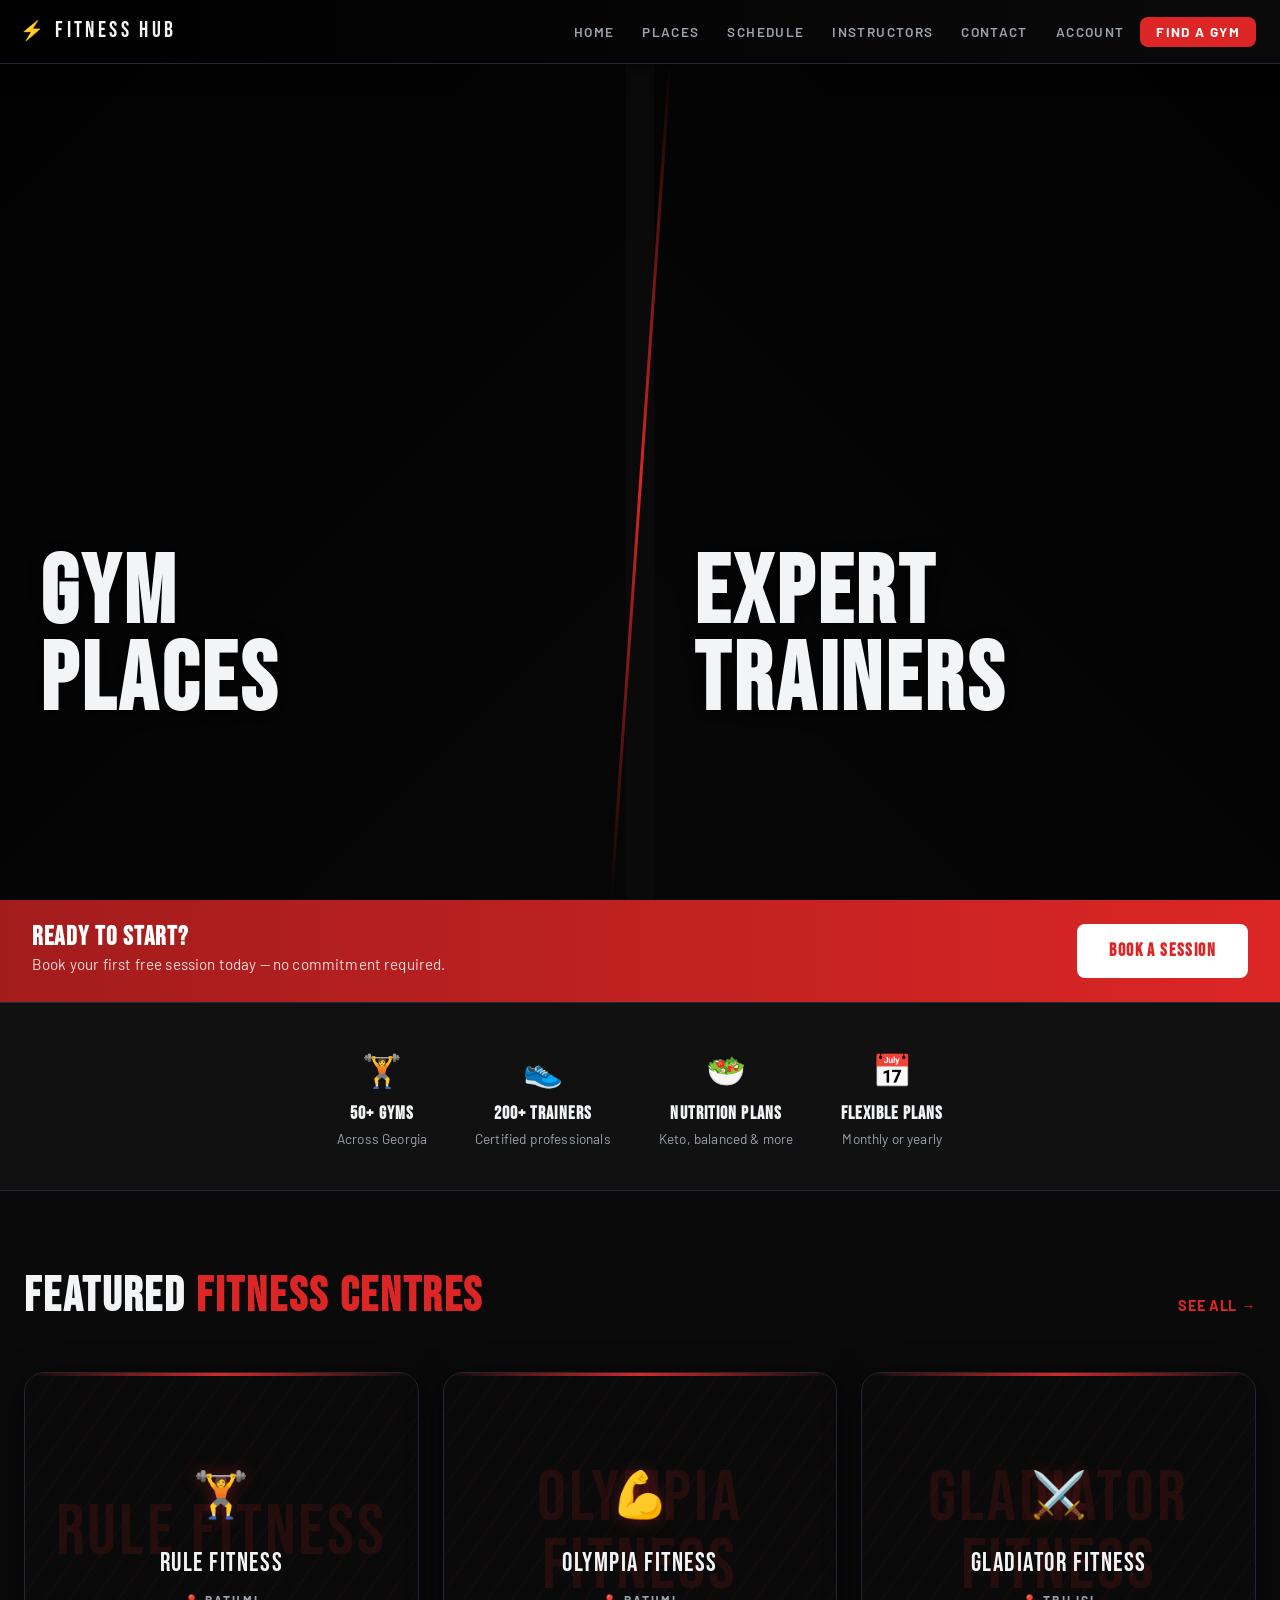
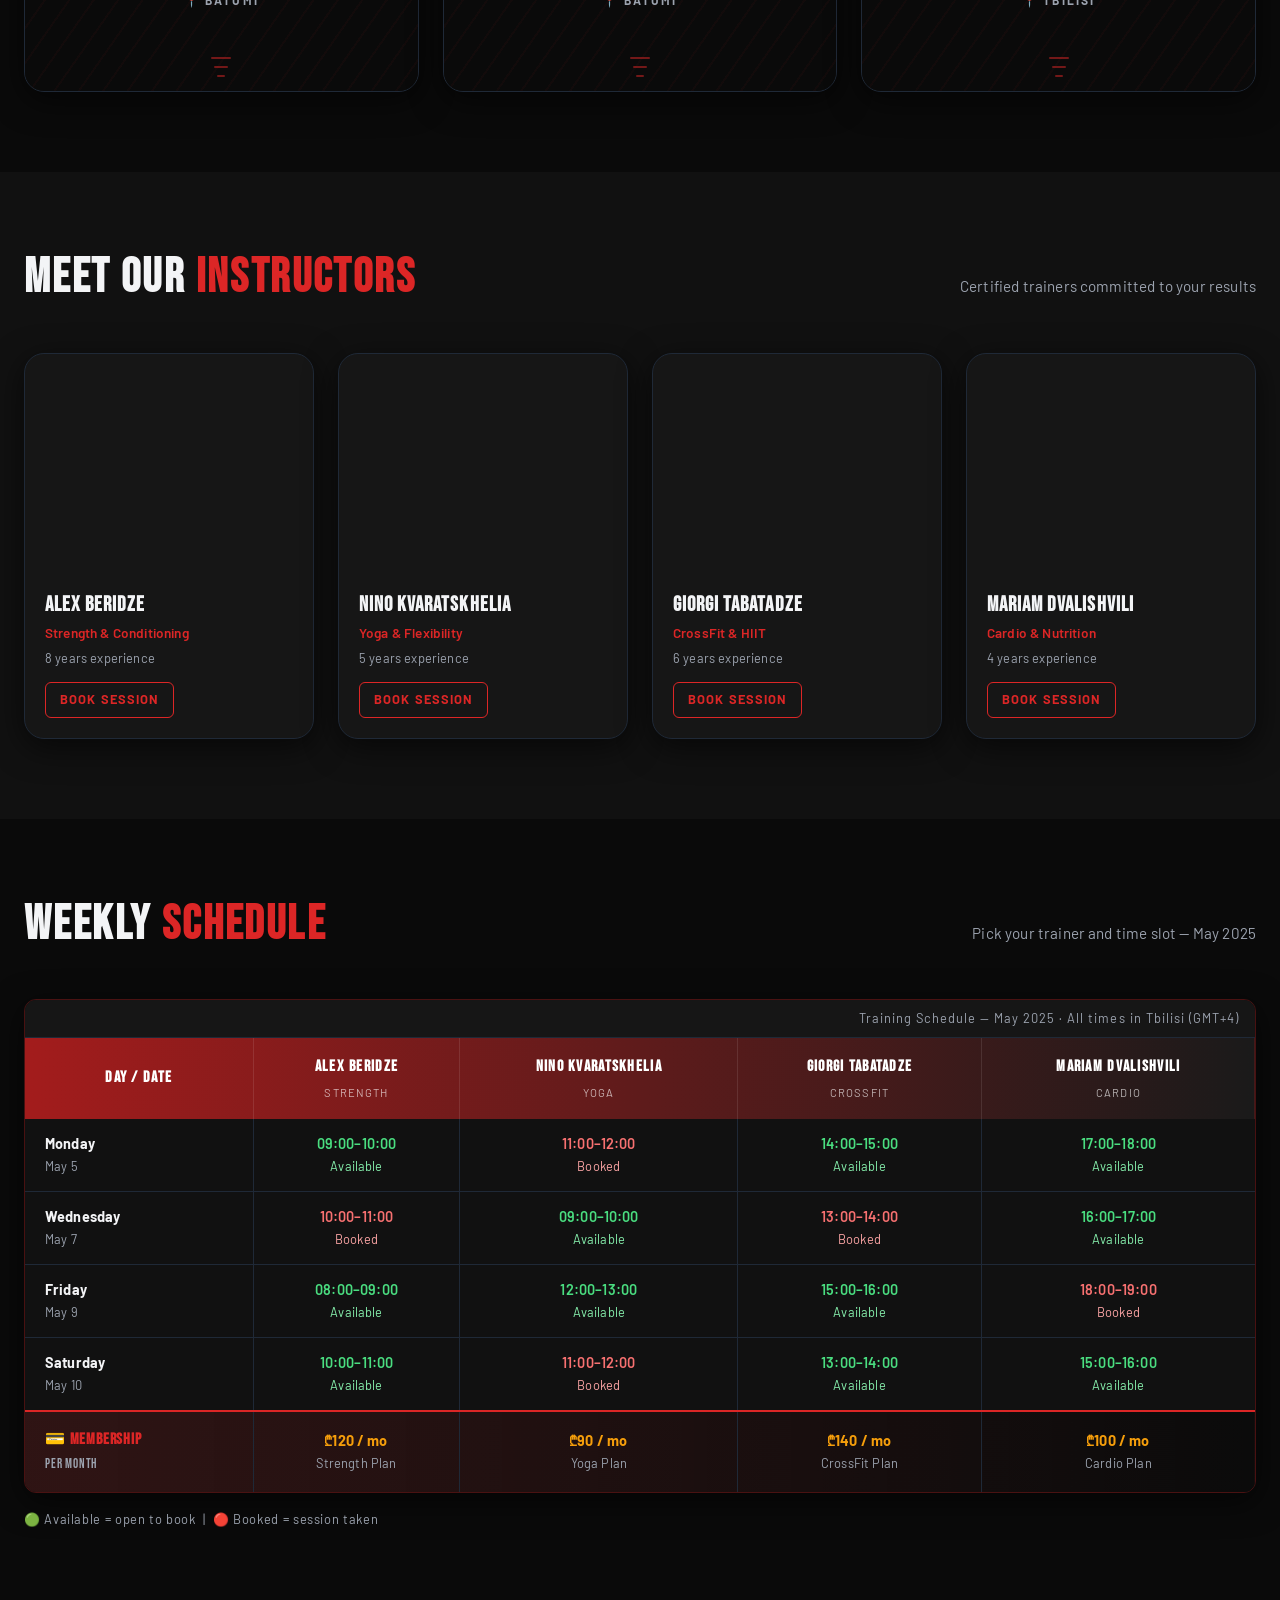
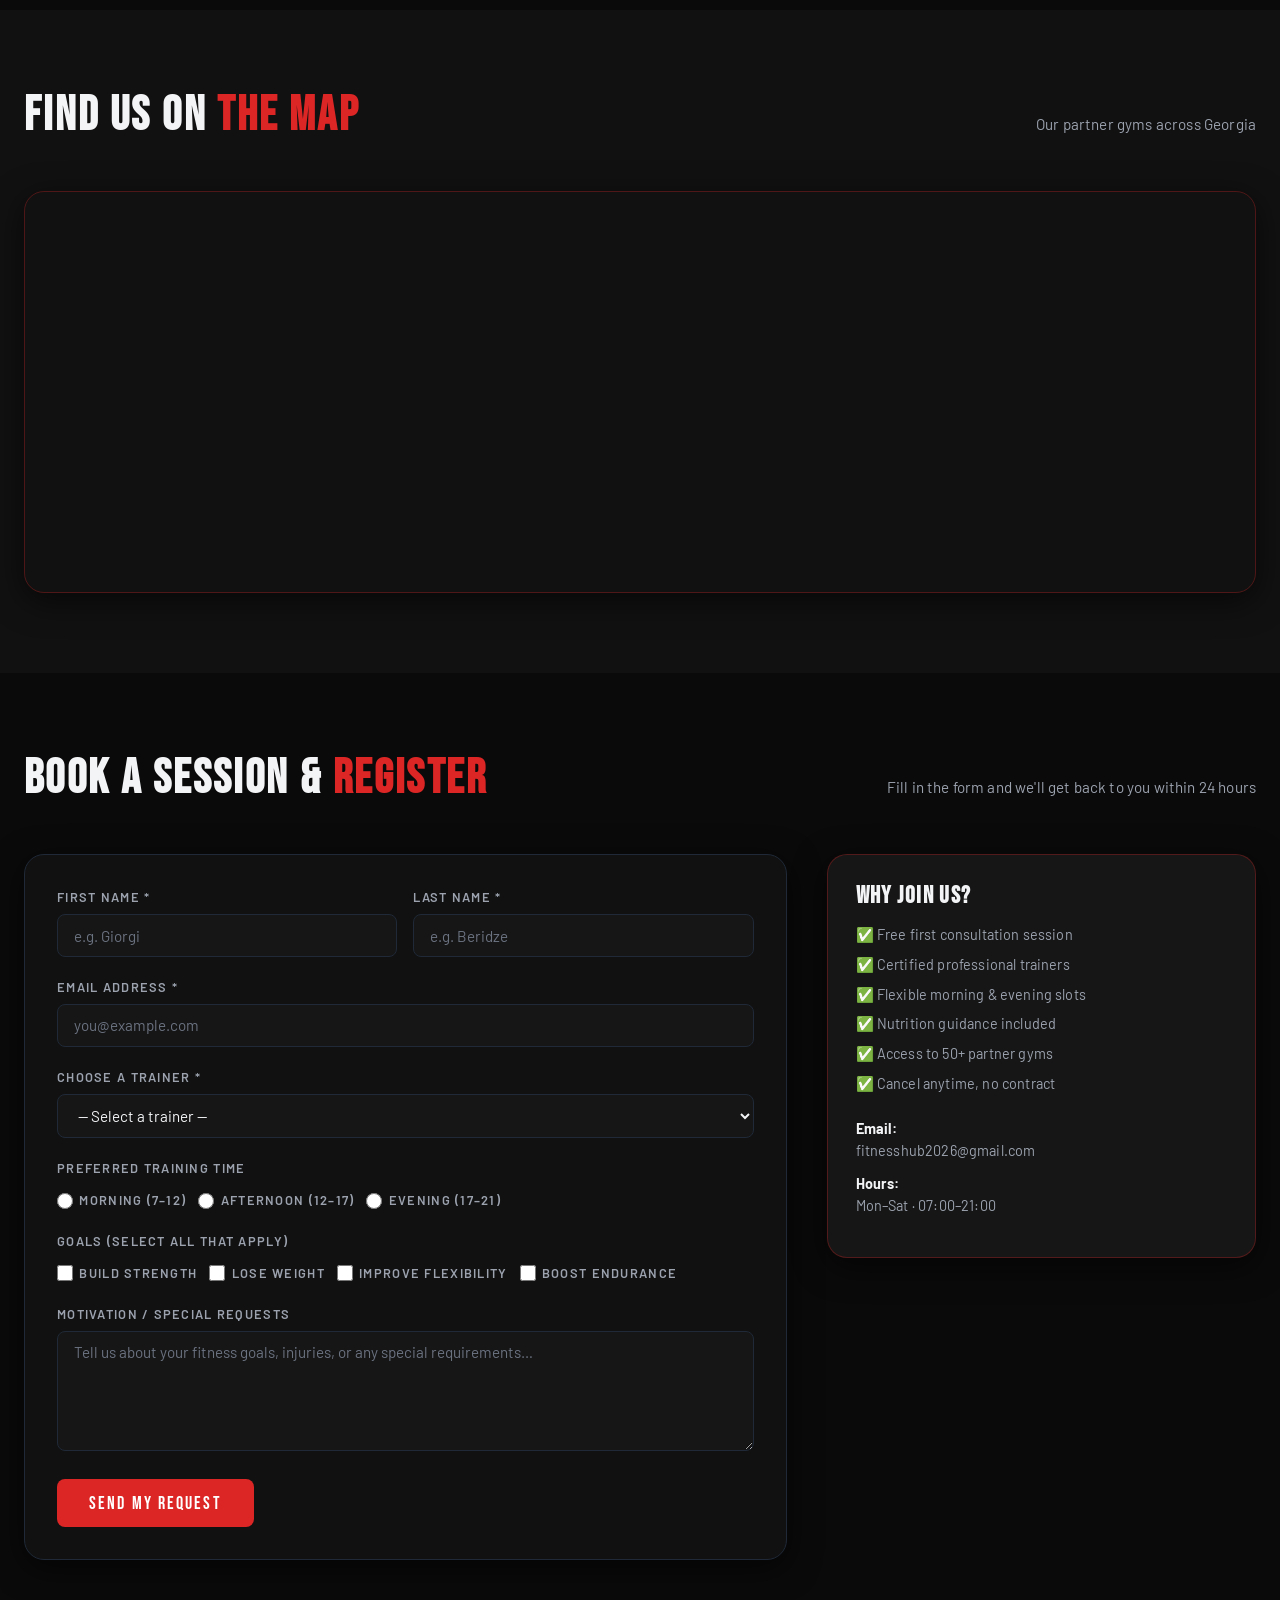
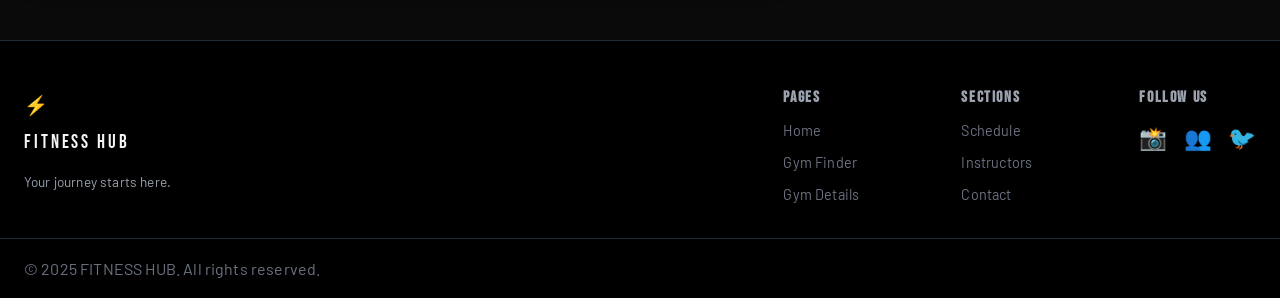
==== FitHub/index.html @ e9c4c748 "Updated Version - FitHub FOLDER ADDED + LOCATIONS ADDED + LOCATIONS FIXED" ====
<!DOCTYPE html>
<html lang="en">
<head>
  <meta charset="UTF-8" />
  <meta name="viewport" content="width=device-width, initial-scale=1.0"/>
  <title>FITNESS HUB — Start Training Now</title>
  <link rel="preconnect" href="https://fonts.googleapis.com" />
  <link rel="preconnect" href="https://fonts.gstatic.com" crossorigin />
  <link href="https://fonts.googleapis.com/css2?family=Bebas+Neue&family=Barlow:ital,wght@0,300;0,400;0,600;0,700;1,400&display=swap" rel="stylesheet"/>
  <link rel="stylesheet" href="style.css" />
</head>
<body>

  <!-- ===================== HEADER / NAV ===================== -->
  <header>
    <nav class="nav-container">
      <a href="index.html" class="nav-logo">
        <span class="logo-icon">⚡</span>
        FITNESS HUB
      </a>
      <ul class="nav-links">
        <li><a href="#hero" class="nav-link">Home</a></li>
        <li><a href="gyms.html" class="nav-link">Places</a></li>
        <li><a href="#schedule" class="nav-link">Schedule</a></li>
        <li><a href="#instructors-section" class="nav-link">Instructors</a></li>
        <li><a href="#contact" class="nav-link">Contact</a></li>
        <li><a href="account.html" class="nav-link">Account</a></li>
        <li><a href="gym-place.html" class="nav-link nav-cta">Find a Gym</a></li>
      </ul>
      <!-- Mobile hamburger (CSS only toggle trick) -->
      <label class="hamburger" for="mobile-toggle">
        <span></span><span></span><span></span>
      </label>
      <input type="checkbox" id="mobile-toggle" class="mobile-toggle-input" />
      <ul class="mobile-menu">
        <li><a href="#hero">Home</a></li>
        <li><a href="gyms.html">Places</a></li>
        <li><a href="#schedule">Schedule</a></li>
        <li><a href="#instructors-section">Instructors</a></li>
        <li><a href="#contact">Contact</a></li>
        <li><a href="gym-place.html">Find a Gym</a></li>
      </ul>
    </nav>
  </header>

  <main>

    <!-- ===================== SPLIT CURTAIN HERO ===================== -->
    <section id="hero" class="hero-split">

      <!-- LEFT PANEL — GYM PLACES -->
      <div class="hero-panel panel-left">
        <div class="panel-bg panel-bg-left"></div>
        <div class="panel-overlay overlay-left"></div>
        <div class="panel-content">
          <span class="panel-tag">Explore</span>
          <h2 class="panel-heading">GYM<br>PLACES</h2>
          <p class="panel-sub">Find the best fitness centres near you — rated, reviewed and ready.</p>
          <a href="gyms.html" class="panel-btn">Browse Gyms →</a>
        </div>
      </div>

      <!-- DIVIDER — flex child so it moves with the panels -->
      <div class="curtain-divider" aria-hidden="true">
        <div class="divider-line"></div>
      </div>

      <!-- RIGHT PANEL — INSTRUCTORS -->
      <div class="hero-panel panel-right">
        <div class="panel-bg panel-bg-right"></div>
        <div class="panel-overlay overlay-right"></div>
        <div class="panel-content">
          <span class="panel-tag">Meet</span>
          <h2 class="panel-heading">EXPERT<br>TRAINERS</h2>
          <p class="panel-sub">Connect with certified personal trainers who push you further.</p>
          <a href="#instructors-section" class="panel-btn">Meet Trainers →</a>
        </div>
      </div>

    </section>

    <!-- ===================== BOOK A SESSION BANNER ===================== -->
    <section class="book-banner">
      <div class="book-banner-inner">
        <div class="book-banner-text">
          <h3>Ready to Start?</h3>
          <p>Book your first free session today — no commitment required.</p>
        </div>
        <a href="#contact" class="book-banner-btn">Book a Session</a>
      </div>
    </section>

    <!-- ===================== FEATURES STRIP ===================== -->
    <section class="features-strip">
      <div class="feature-item">
        <span class="feature-icon">🏋️</span>
        <h4>50+ Gyms</h4>
        <p>Across Georgia</p>
      </div>
      <div class="feature-item">
        <span class="feature-icon">👟</span>
        <h4>200+ Trainers</h4>
        <p>Certified professionals</p>
      </div>
      <div class="feature-item">
        <span class="feature-icon">🥗</span>
        <h4>Nutrition Plans</h4>
        <p>Keto, balanced &amp; more</p>
      </div>
      <div class="feature-item">
        <span class="feature-icon">📅</span>
        <h4>Flexible Plans</h4>
        <p>Monthly or yearly</p>
      </div>
    </section>

    <!-- ===================== FEATURED GYM PLACES ===================== -->
    <section id="places-section" class="section-container">
      <div class="section-header">
        <h2 class="section-title">Featured <span class="accent">Fitness Centres</span></h2>
        <a href="gyms.html" class="section-link">See All →</a>
      </div>
      <div class="cards-grid">
        <article class="gym-card">
          <div class="gym-card-inner">
            <!-- Visual panel (default visible) -->
            <div class="gym-card-visual">
              <div class="gym-card-watermark">Rule Fitness</div>
              <div class="gym-card-visual-info">
                <span class="gym-icon">🏋️</span>
                <p class="gym-name-big">Rule Fitness</p>
                <p class="gym-location-tag">📍 Batumi</p>
              </div>
              <div class="gym-card-scroll-hint">
                <span></span><span></span><span></span>
              </div>
            </div>
            <!-- Body panel (revealed on hover) -->
            <div class="gym-card-body">
              <h3>Rule Fitness</h3>
              <p class="gym-meta">Batumi · Premium</p>
              <p class="gym-rating">★ 4.8 <span style="color:var(--red);font-size:0.7rem;font-weight:700;letter-spacing:0.12em;background:rgba(220,38,38,0.12);padding:0.15rem 0.5rem;border-radius:4px;border:1px solid rgba(220,38,38,0.3);">PREMIUM</span></p>
              <p class="gym-card-desc">Top-tier equipment, powerlifting platforms, sauna &amp; full recovery zone. The best in Batumi.</p>
              <a href="gym-place.html" class="gym-card-btn">View Details →</a>
            </div>
          </div>
        </article>

        <article class="gym-card">
          <div class="gym-card-inner">
            <div class="gym-card-visual">
              <div class="gym-card-watermark">Olympia Fitness</div>
              <div class="gym-card-visual-info">
                <span class="gym-icon">💪</span>
                <p class="gym-name-big">Olympia Fitness</p>
                <p class="gym-location-tag">📍 Batumi</p>
              </div>
              <div class="gym-card-scroll-hint">
                <span></span><span></span><span></span>
              </div>
            </div>
            <div class="gym-card-body">
              <h3>Olympia Fitness</h3>
              <p class="gym-meta">Batumi · Budget</p>
              <p class="gym-rating">★ 4.5 <span style="color:#4ADE80;font-size:0.7rem;font-weight:700;letter-spacing:0.12em;background:rgba(74,222,128,0.08);padding:0.15rem 0.5rem;border-radius:4px;border:1px solid rgba(74,222,128,0.25);">BUDGET</span></p>
              <p class="gym-card-desc">Affordable, clean, solid cardio section and free weights area. Perfect for students and daily trainers.</p>
              <a href="gym-place.html" class="gym-card-btn">View Details →</a>
            </div>
          </div>
        </article>

        <article class="gym-card">
          <div class="gym-card-inner">
            <div class="gym-card-visual">
              <div class="gym-card-watermark">Gladiator Fitness</div>
              <div class="gym-card-visual-info">
                <span class="gym-icon">⚔️</span>
                <p class="gym-name-big">Gladiator Fitness</p>
                <p class="gym-location-tag">📍 Tbilisi</p>
              </div>
              <div class="gym-card-scroll-hint">
                <span></span><span></span><span></span>
              </div>
            </div>
            <div class="gym-card-body">
              <h3>Gladiator Fitness</h3>
              <p class="gym-meta">Tbilisi · Premium</p>
              <p class="gym-rating">★ 4.9 <span style="color:var(--red);font-size:0.7rem;font-weight:700;letter-spacing:0.12em;background:rgba(220,38,38,0.12);padding:0.15rem 0.5rem;border-radius:4px;border:1px solid rgba(220,38,38,0.3);">PREMIUM</span></p>
              <p class="gym-card-desc">World-class CrossFit boxes, Olympic lifting platforms and elite coaching. Tbilisi's #1 rated gym.</p>
              <a href="gym-place.html" class="gym-card-btn">View Details →</a>
            </div>
          </div>
        </article>
      </div>
    </section>

    <!-- ===================== INSTRUCTORS ===================== -->
    <section id="instructors-section" class="section-container section-dark">
      <div class="section-header">
        <h2 class="section-title">Meet Our <span class="accent">Instructors</span></h2>
        <p class="section-subtitle">Certified trainers committed to your results</p>
      </div>
      <div class="instructors-grid">
        <article class="instructor-card">
          <div class="instructor-img" style="background-image:url('https://placehold.co/300x320/111/DC2626?text=TRAINER')"></div>
          <div class="instructor-info">
            <h3>Alex Beridze</h3>
            <p class="instructor-spec">Strength &amp; Conditioning</p>
            <p class="instructor-exp">8 years experience</p>
            <a href="#contact" class="instructor-btn">Book Session</a>
          </div>
        </article>
        <article class="instructor-card">
          <div class="instructor-img" style="background-image:url('https://placehold.co/300x320/111/DC2626?text=TRAINER')"></div>
          <div class="instructor-info">
            <h3>Nino Kvaratskhelia</h3>
            <p class="instructor-spec">Yoga &amp; Flexibility</p>
            <p class="instructor-exp">5 years experience</p>
            <a href="#contact" class="instructor-btn">Book Session</a>
          </div>
        </article>
        <article class="instructor-card">
          <div class="instructor-img" style="background-image:url('https://placehold.co/300x320/111/DC2626?text=TRAINER')"></div>
          <div class="instructor-info">
            <h3>Giorgi Tabatadze</h3>
            <p class="instructor-spec">CrossFit &amp; HIIT</p>
            <p class="instructor-exp">6 years experience</p>
            <a href="#contact" class="instructor-btn">Book Session</a>
          </div>
        </article>
        <article class="instructor-card">
          <div class="instructor-img" style="background-image:url('https://placehold.co/300x320/111/DC2626?text=TRAINER')"></div>
          <div class="instructor-info">
            <h3>Mariam Dvalishvili</h3>
            <p class="instructor-spec">Cardio &amp; Nutrition</p>
            <p class="instructor-exp">4 years experience</p>
            <a href="#contact" class="instructor-btn">Book Session</a>
          </div>
        </article>
      </div>
    </section>

    <!-- ===================== SCHEDULE + PRICING TABLE ===================== -->
    <section id="schedule" class="section-container">
      <div class="section-header">
        <h2 class="section-title">Weekly <span class="accent">Schedule</span></h2>
        <p class="section-subtitle">Pick your trainer and time slot — May 2025</p>
      </div>

      <div class="table-wrapper">
        <table class="schedule-table">
          <caption>Training Schedule — May 2025 · All times in Tbilisi (GMT+4)</caption>
          <thead>
            <tr>
              <th>Day / Date</th>
              <th>Alex Beridze<br><small>Strength</small></th>
              <th>Nino Kvaratskhelia<br><small>Yoga</small></th>
              <th>Giorgi Tabatadze<br><small>CrossFit</small></th>
              <th>Mariam Dvalishvili<br><small>Cardio</small></th>
            </tr>
          </thead>
          <tbody>
            <tr>
              <td class="day-cell">Monday<br><small>May 5</small></td>
              <td class="slot-available">09:00–10:00<br><small>Available</small></td>
              <td class="slot-booked">11:00–12:00<br><small>Booked</small></td>
              <td class="slot-available">14:00–15:00<br><small>Available</small></td>
              <td class="slot-available">17:00–18:00<br><small>Available</small></td>
            </tr>
            <tr>
              <td class="day-cell">Wednesday<br><small>May 7</small></td>
              <td class="slot-booked">10:00–11:00<br><small>Booked</small></td>
              <td class="slot-available">09:00–10:00<br><small>Available</small></td>
              <td class="slot-booked">13:00–14:00<br><small>Booked</small></td>
              <td class="slot-available">16:00–17:00<br><small>Available</small></td>
            </tr>
            <tr>
              <td class="day-cell">Friday<br><small>May 9</small></td>
              <td class="slot-available">08:00–09:00<br><small>Available</small></td>
              <td class="slot-available">12:00–13:00<br><small>Available</small></td>
              <td class="slot-available">15:00–16:00<br><small>Available</small></td>
              <td class="slot-booked">18:00–19:00<br><small>Booked</small></td>
            </tr>
            <tr>
              <td class="day-cell">Saturday<br><small>May 10</small></td>
              <td class="slot-available">10:00–11:00<br><small>Available</small></td>
              <td class="slot-booked">11:00–12:00<br><small>Booked</small></td>
              <td class="slot-available">13:00–14:00<br><small>Available</small></td>
              <td class="slot-available">15:00–16:00<br><small>Available</small></td>
            </tr>
          </tbody>
          <!-- Membership pricing row pinned at the bottom -->
          <tfoot>
            <tr class="pricing-row">
              <td class="pricing-label">💳 Membership<br><small>per month</small></td>
              <td>₾120 / mo<br><small>Strength Plan</small></td>
              <td>₾90 / mo<br><small>Yoga Plan</small></td>
              <td>₾140 / mo<br><small>CrossFit Plan</small></td>
              <td>₾100 / mo<br><small>Cardio Plan</small></td>
            </tr>
          </tfoot>
        </table>
      </div>
      <p class="table-note">🟢 Available = open to book &nbsp;|&nbsp; 🔴 Booked = session taken</p>
    </section>

    <!-- ===================== MAP SECTION ===================== -->
    <section id="map-section" class="section-container section-dark">
      <div class="section-header">
        <h2 class="section-title">Find Us on <span class="accent">the Map</span></h2>
        <p class="section-subtitle">Our partner gyms across Georgia</p>
      </div>
      <div class="map-wrapper">
        <iframe
          src="https://www.google.com/maps/embed?pb=!1m14!1m12!1m3!1d95986.04028507668!2d44.8130!3d41.6940!2m3!1f0!2f0!3f0!3m2!1i1024!2i768!4f13.1!5e0!3m2!1sen!2sge!4v1700000000000"
          width="100%"
          height="400"
          style="border:0;"
          allowfullscreen=""
          loading="lazy"
          title="Fitness Hub locations in Georgia"
        ></iframe>
      </div>
    </section>

    <!-- ===================== CONTACT / REGISTRATION FORM ===================== -->
    <section id="contact" class="section-container">
      <div class="section-header">
        <h2 class="section-title">Book a Session &amp; <span class="accent">Register</span></h2>
        <p class="section-subtitle">Fill in the form and we'll get back to you within 24 hours</p>
      </div>

      <div class="form-layout">
        <form class="contact-form" action="#" method="post">
          <div class="form-row">
            <div class="form-group">
              <label for="fname">First Name *</label>
              <input type="text" id="fname" name="fname" placeholder="e.g. Giorgi" required />
            </div>
            <div class="form-group">
              <label for="lname">Last Name *</label>
              <input type="text" id="lname" name="lname" placeholder="e.g. Beridze" required />
            </div>
          </div>

          <div class="form-group">
            <label for="email">Email Address *</label>
            <input type="email" id="email" name="email" placeholder="you@example.com" required />
          </div>

          <div class="form-group">
            <label for="trainer">Choose a Trainer *</label>
            <select id="trainer" name="trainer" required>
              <option value="" disabled selected>— Select a trainer —</option>
              <option value="alex">Alex Beridze — Strength &amp; Conditioning</option>
              <option value="nino">Nino Kvaratskhelia — Yoga &amp; Flexibility</option>
              <option value="giorgi">Giorgi Tabatadze — CrossFit &amp; HIIT</option>
              <option value="mariam">Mariam Dvalishvili — Cardio &amp; Nutrition</option>
            </select>
          </div>

          <div class="form-group">
            <label>Preferred Training Time</label>
            <div class="radio-group">
              <label class="radio-label">
                <input type="radio" name="time" value="morning" /> Morning (7–12)
              </label>
              <label class="radio-label">
                <input type="radio" name="time" value="afternoon" /> Afternoon (12–17)
              </label>
              <label class="radio-label">
                <input type="radio" name="time" value="evening" /> Evening (17–21)
              </label>
            </div>
          </div>

          <div class="form-group">
            <label>Goals (select all that apply)</label>
            <div class="checkbox-group">
              <label class="checkbox-label">
                <input type="checkbox" name="goals" value="strength" /> Build Strength
              </label>
              <label class="checkbox-label">
                <input type="checkbox" name="goals" value="weight" /> Lose Weight
              </label>
              <label class="checkbox-label">
                <input type="checkbox" name="goals" value="flexibility" /> Improve Flexibility
              </label>
              <label class="checkbox-label">
                <input type="checkbox" name="goals" value="endurance" /> Boost Endurance
              </label>
            </div>
          </div>

          <div class="form-group">
            <label for="motivation">Motivation / Special Requests</label>
            <textarea id="motivation" name="motivation" rows="5"
              placeholder="Tell us about your fitness goals, injuries, or any special requirements…"></textarea>
          </div>

          <button type="submit" class="form-submit">Send My Request</button>
        </form>

        <!-- Side info card -->
        <aside class="form-aside">
          <h3>Why Join Us?</h3>
          <ul class="aside-list">
            <li>✅ Free first consultation session</li>
            <li>✅ Certified professional trainers</li>
            <li>✅ Flexible morning &amp; evening slots</li>
            <li>✅ Nutrition guidance included</li>
            <li>✅ Access to 50+ partner gyms</li>
            <li>✅ Cancel anytime, no contract</li>
          </ul>
          <div class="aside-contact">
            <p><strong>Email:</strong><br>fitnesshub2026@gmail.com</p>
            <p><strong>Hours:</strong><br>Mon–Sat · 07:00–21:00</p>
          </div>
        </aside>
      </div>
    </section>

  </main>

  <!-- ===================== FOOTER ===================== -->
  <footer>
    <div class="footer-inner">
      <div class="footer-brand">
        <span class="logo-icon">⚡</span>
        <span>FITNESS HUB</span>
        <p>Your journey starts here.</p>
      </div>
      <div class="footer-links">
        <h4>Pages</h4>
        <a href="index.html">Home</a>
        <a href="gyms.html">Gym Finder</a>
        <a href="gym-place.html">Gym Details</a>
      </div>
      <div class="footer-links">
        <h4>Sections</h4>
        <a href="#schedule">Schedule</a>
        <a href="#instructors-section">Instructors</a>
        <a href="#contact">Contact</a>
      </div>
      <div class="footer-social">
        <h4>Follow Us</h4>
        <div class="social-icons">
          <a href="https://www.instagram.com" target="_blank" aria-label="Instagram">📸</a>
          <a href="https://www.facebook.com" target="_blank" aria-label="Facebook">👥</a>
          <a href="https://twitter.com" target="_blank" aria-label="Twitter">🐦</a>
        </div>
      </div>
    </div>
    <div class="footer-bottom">
      <p>&copy; 2025 FITNESS HUB. All rights reserved.</p>
    </div>
  </footer>

</body>
</html>
---- FitHub/style.css ----
/* ============================================================
   FITNESS HUB — style.css
   Pure CSS: no JavaScript dependencies
   Covers: index.html | gyms.html | gym-place.html
   ============================================================ */

/* ===================== GOOGLE FONTS ===================== */
/* Bebas Neue (display) + Barlow (body) — imported in HTML */

/* ===================== CSS VARIABLES ===================== */
:root {
  --red:        #DC2626;
  --red-dark:   #A31C1C;
  --red-glow:   rgba(220, 38, 38, 0.35);
  --black:      #000000;
  --near-black: #0A0A0A;
  --dark-card:  #111111;
  --dark-card2: #161616;
  --border:     #1f2937;
  --border-red: rgba(220, 38, 38, 0.3);
  --text:       #F3F4F6;
  --text-muted: #9CA3AF;
  --text-dim:   #6B7280;

  --font-display: 'Bebas Neue', 'Impact', sans-serif;
  --font-body:    'Barlow', 'Segoe UI', sans-serif;

  --radius:   12px;
  --radius-lg: 20px;
  --shadow:   0 8px 32px rgba(0,0,0,0.6);
  --shadow-red: 0 0 24px rgba(220,38,38,0.25);

  --nav-h: 64px;
  --transition: 0.28s ease;
}

/* ===================== RESET & BASE ===================== */
*, *::before, *::after { box-sizing: border-box; margin: 0; padding: 0; }

html { scroll-behavior: smooth; font-size: 16px; }

body {
  background-color: var(--near-black);
  color: var(--text);
  font-family: var(--font-body);
  font-weight: 400;
  line-height: 1.65;
  letter-spacing: 0.01em;
  min-height: 100vh;
  display: flex;
  flex-direction: column;
}

main { flex-grow: 1; }

img { max-width: 100%; display: block; }

a { color: inherit; text-decoration: none; }

ul { list-style: none; }

/* ===================== TYPOGRAPHY ===================== */
h1, h2, h3, h4 {
  font-family: var(--font-display);
  line-height: 1.1;
  letter-spacing: 0.04em;
}

h1 { font-size: clamp(2.8rem, 7vw, 5.5rem); }
h2 { font-size: clamp(2rem, 4vw, 3.2rem); }
h3 { font-size: clamp(1.3rem, 2.5vw, 1.8rem); }
h4 { font-size: 1.1rem; }

p { font-size: 1rem; line-height: 1.7; }
small { font-size: 0.8rem; }

.accent { color: var(--red); }

/* ===================== HEADER / NAV ===================== */
header {
  position: sticky;
  top: 0;
  z-index: 100;
  height: var(--nav-h);
  background: linear-gradient(to right, rgba(0,0,0,0.97), rgba(10,10,10,0.95));
  backdrop-filter: blur(8px);
  -webkit-backdrop-filter: blur(8px);
  border-bottom: 1px solid var(--border);
  box-shadow: 0 2px 20px rgba(0,0,0,0.5);
}

.nav-container {
  max-width: 1280px;
  margin: 0 auto;
  padding: 0 1.5rem;
  height: 100%;
  display: flex;
  align-items: center;
  justify-content: space-between;
  position: relative;
}

.nav-logo {
  display: flex;
  align-items: center;
  gap: 0.5rem;
  font-family: var(--font-display);
  font-size: 1.4rem;
  letter-spacing: 0.15em;
  color: var(--text);
  transition: color var(--transition);
  margin-left: -0.5rem; /* nudge logo further left */
  padding-left: 0.25rem;
}
.nav-logo:hover { color: var(--red); }
.logo-icon { font-size: 1.2rem; }

.nav-links {
  display: flex;
  align-items: center;
  gap: 0.25rem;
}

.nav-link {
  padding: 0.4rem 0.75rem;
  font-size: 0.85rem;
  font-weight: 600;
  letter-spacing: 0.1em;
  text-transform: uppercase;
  color: var(--text-muted);
  border-radius: 6px;
  transition: color var(--transition), background var(--transition), transform 0.15s;
}
.nav-link:hover { color: var(--text); background: rgba(255,255,255,0.06); }
.nav-link:active { transform: scale(0.96); }
.nav-link.active { color: var(--red); }

.nav-cta {
  background: var(--red);
  color: #fff !important;
  padding: 0.4rem 1rem;
  border-radius: 8px;
  font-weight: 700;
  transition: background var(--transition), transform 0.15s, box-shadow var(--transition);
}
.nav-cta:hover {
  background: var(--red-dark);
  box-shadow: var(--shadow-red);
  transform: translateY(-1px);
}
.nav-cta:active { transform: translateY(0) scale(0.97); }

/* Mobile hamburger toggle (CSS only) */
.hamburger {
  display: none;
  flex-direction: column;
  gap: 5px;
  cursor: pointer;
  padding: 0.4rem;
  z-index: 101;
}
.hamburger span {
  display: block;
  width: 24px;
  height: 2px;
  background: var(--text);
  border-radius: 2px;
  transition: transform 0.3s, opacity 0.3s;
}
.mobile-toggle-input { display: none; }

.mobile-menu {
  display: none;
  position: absolute;
  top: var(--nav-h);
  left: 0;
  right: 0;
  background: var(--black);
  border-bottom: 1px solid var(--border);
  padding: 1rem 1.5rem;
  flex-direction: column;
  gap: 0.25rem;
}
.mobile-menu li a {
  display: block;
  padding: 0.6rem 0;
  font-size: 0.95rem;
  font-weight: 600;
  letter-spacing: 0.08em;
  text-transform: uppercase;
  color: var(--text-muted);
  border-bottom: 1px solid var(--border);
  transition: color var(--transition);
}
.mobile-menu li:last-child a { border-bottom: none; }
.mobile-menu li a:hover { color: var(--red); }

/* Show mobile menu when checkbox checked */
.mobile-toggle-input:checked ~ .mobile-menu { display: flex; }
.mobile-toggle-input:checked + .hamburger span:nth-child(1) { transform: translateY(7px) rotate(45deg); }
.mobile-toggle-input:checked + .hamburger span:nth-child(2) { opacity: 0; }
.mobile-toggle-input:checked + .hamburger span:nth-child(3) { transform: translateY(-7px) rotate(-45deg); }

/* ===================== HERO — SPLIT CURTAIN ===================== */
.hero-split {
  display: flex;
  height: calc(100vh - var(--nav-h));
  min-height: 520px;
  position: relative;
  overflow: hidden;
  /* Fade-in entry animation */
  animation: heroFadeIn 0.9s ease both;
}

@keyframes heroFadeIn {
  from { opacity: 0; transform: translateY(20px); }
  to   { opacity: 1; transform: translateY(0); }
}

/* Each panel takes 50% by default, expands on hover */
.hero-panel {
  position: relative;
  flex: 1;
  overflow: hidden;
  cursor: pointer;
  transition: flex 0.55s cubic-bezier(0.77, 0, 0.175, 1);
}

/* On hover, the hovered panel grows and the other shrinks */
.hero-split:hover .hero-panel { flex: 0.55; }
.hero-split .hero-panel:hover { flex: 1.45 !important; }

/* Background images */
.panel-bg {
  position: absolute;
  inset: 0;
  background-size: cover;
  background-position: center;
  transition: transform 0.55s cubic-bezier(0.77, 0, 0.175, 1);
}
.panel-bg-left {
  background-image: url('https://placehold.co/900x700/0A0A0A/DC2626?text=GYM+PLACES');
}
.panel-bg-right {
  background-image: url('https://placehold.co/900x700/111111/DC2626?text=INSTRUCTORS');
}

.hero-panel:hover .panel-bg { transform: scale(1.07); }

/* Overlays */
.panel-overlay {
  position: absolute;
  inset: 0;
  transition: opacity var(--transition);
}
.overlay-left  { background: linear-gradient(135deg, rgba(0,0,0,0.75) 0%, rgba(0,0,0,0.3) 100%); }
.overlay-right { background: linear-gradient(225deg, rgba(0,0,0,0.75) 0%, rgba(0,0,0,0.3) 100%); }
.hero-panel:hover .panel-overlay { opacity: 0.45; }

/* Panel content */
.panel-content {
  position: absolute;
  inset: 0;
  display: flex;
  flex-direction: column;
  justify-content: flex-end;
  padding: 2.5rem;
  z-index: 2;
}

.panel-tag {
  display: inline-block;
  font-size: 0.75rem;
  font-weight: 700;
  letter-spacing: 0.2em;
  text-transform: uppercase;
  color: var(--red);
  margin-bottom: 0.5rem;
  opacity: 0;
  transform: translateY(10px);
  transition: opacity 0.4s 0.1s, transform 0.4s 0.1s;
}
.hero-panel:hover .panel-tag { opacity: 1; transform: translateY(0); }

.panel-heading {
  font-family: var(--font-display);
  font-size: clamp(3rem, 8vw, 6rem);
  line-height: 0.9;
  color: var(--text);
  text-shadow: 0 2px 20px rgba(0,0,0,0.8);
  transition: transform 0.4s ease, color 0.3s;
}
.hero-panel:hover .panel-heading { color: #fff; transform: translateY(-4px); }

.panel-sub {
  font-size: 1rem;
  color: var(--text-muted);
  margin-top: 0.75rem;
  max-width: 320px;
  opacity: 0;
  transform: translateY(12px);
  transition: opacity 0.4s 0.15s, transform 0.4s 0.15s;
}
.hero-panel:hover .panel-sub { opacity: 1; transform: translateY(0); }

.panel-btn {
  display: inline-block;
  margin-top: 1.25rem;
  padding: 0.65rem 1.5rem;
  background: var(--red);
  color: #fff;
  font-family: var(--font-display);
  font-size: 1.05rem;
  letter-spacing: 0.1em;
  border-radius: 8px;
  width: fit-content;
  opacity: 0;
  transform: translateY(10px);
  transition: opacity 0.4s 0.2s, transform 0.4s 0.2s, background 0.2s, box-shadow 0.2s;
}
.hero-panel:hover .panel-btn { opacity: 1; transform: translateY(0); }
.panel-btn:hover { background: var(--red-dark); box-shadow: var(--shadow-red); }

/* Centre divider — flex child so it naturally moves with panels */
.curtain-divider {
  position: relative;
  transform: skewX(-4deg);
  width: 28px;
  flex-shrink: 0;
  display: flex;
  flex-direction: column;
  align-items: center;
  justify-content: center;
  z-index: 10;
  pointer-events: none;
  gap: 0;
}

.divider-line {
  flex: 1;
  width: 3px;
  background: linear-gradient(to bottom, transparent 0%, var(--red) 50%, transparent 100%);
}

.divider-logo {
  background: var(--red);
  color: #fff;
  font-family: var(--font-display);
  font-size: 0.85rem;
  letter-spacing: 0.12em;
  padding: 0.45rem 0.55rem;
  border-radius: 6px;
  box-shadow: var(--shadow-red);
  flex-shrink: 0;
  transform: skewX(4deg);
  transition: transform 0.3s ease, box-shadow 0.3s ease;
}

.hero-split:hover .divider-logo {
  box-shadow: 0 0 18px rgba(220,38,38,0.7), var(--shadow-red);
}

/* ===================== BOOK BANNER ===================== */
.book-banner {
  background: linear-gradient(90deg, var(--red-dark), var(--red));
  padding: 1.5rem 2rem;
  /* Entry animation */
  animation: slideInBanner 0.7s 0.4s ease both;
}
@keyframes slideInBanner {
  from { opacity: 0; transform: translateX(-30px); }
  to   { opacity: 1; transform: translateX(0); }
}

.book-banner-inner {
  max-width: 1280px;
  margin: 0 auto;
  display: flex;
  align-items: center;
  justify-content: space-between;
  gap: 1.5rem;
  flex-wrap: wrap;
}
.book-banner-text h3 {
  font-family: var(--font-display);
  font-size: 1.6rem;
  letter-spacing: 0.06em;
  color: #fff;
}
.book-banner-text p { color: rgba(255,255,255,0.85); font-size: 0.95rem; }
.book-banner-btn {
  padding: 0.75rem 2rem;
  background: #fff;
  color: var(--red);
  font-family: var(--font-display);
  font-size: 1.1rem;
  letter-spacing: 0.08em;
  border-radius: 8px;
  font-weight: 700;
  white-space: nowrap;
  transition: background 0.2s, transform 0.15s, box-shadow 0.2s;
}
.book-banner-btn:hover {
  background: var(--near-black);
  color: var(--red);
  transform: translateY(-2px);
  box-shadow: 0 6px 20px rgba(0,0,0,0.4);
}
.book-banner-btn:active { transform: scale(0.97); }

/* ===================== FEATURES STRIP ===================== */
.features-strip {
  background: var(--dark-card);
  border-top: 1px solid var(--border);
  border-bottom: 1px solid var(--border);
  padding: 2.5rem 2rem;
  display: flex;
  justify-content: center;
  gap: 3rem;
  flex-wrap: wrap;
}

.feature-item {
  text-align: center;
  transition: transform var(--transition);
  animation: featurePopIn 0.5s ease both;
}
.feature-item:nth-child(1) { animation-delay: 0.1s; }
.feature-item:nth-child(2) { animation-delay: 0.2s; }
.feature-item:nth-child(3) { animation-delay: 0.3s; }
.feature-item:nth-child(4) { animation-delay: 0.4s; }

@keyframes featurePopIn {
  from { opacity: 0; transform: scale(0.8) translateY(10px); }
  to   { opacity: 1; transform: scale(1) translateY(0); }
}

.feature-item:hover { transform: translateY(-4px); }
.feature-icon { font-size: 2rem; display: block; margin-bottom: 0.5rem; }
.feature-item h4 {
  font-family: var(--font-display);
  font-size: 1.15rem;
  letter-spacing: 0.06em;
  color: var(--text);
}
.feature-item p { color: var(--text-muted); font-size: 0.85rem; margin-top: 0.2rem; }

/* ===================== SECTION CONTAINERS ===================== */
.section-container {
  max-width: 1280px;
  margin: 0 auto;
  padding: 5rem 1.5rem;
}

.section-dark {
  background: var(--dark-card);
  max-width: none;
  padding-left: 2rem;
  padding-right: 2rem;
}
.section-dark > * { max-width: 1280px; margin-left: auto; margin-right: auto; }
.section-dark.section-container { padding-left: 1.5rem; padding-right: 1.5rem; }
/* Fix: for section-dark + section-container combined */
section.section-container.section-dark {
  max-width: none;
}

.section-header {
  display: flex;
  align-items: baseline;
  justify-content: space-between;
  flex-wrap: wrap;
  gap: 1rem;
  margin-bottom: 3rem;
}
.section-title {
  font-family: var(--font-display);
  font-size: clamp(2rem, 4vw, 3rem);
  letter-spacing: 0.05em;
}
.section-subtitle {
  color: var(--text-muted);
  font-size: 0.95rem;
  margin-top: 0.3rem;
}
.section-link {
  font-size: 0.9rem;
  font-weight: 700;
  color: var(--red);
  letter-spacing: 0.05em;
  text-transform: uppercase;
  transition: color var(--transition), letter-spacing var(--transition);
}
.section-link:hover { color: #fff; letter-spacing: 0.12em; }

/* ===================== GYM CARDS (index) ===================== */
.cards-grid {
  display: flex;
  gap: 1.5rem;
  flex-wrap: wrap;
}

/* Card is a fixed-height container — overflow hidden clips the scroll panel */
.gym-card {
  flex: 1;
  min-width: 260px;
  height: 320px;               /* fixed height so scroll effect works */
  background: var(--dark-card);
  border: 1px solid var(--border);
  border-radius: var(--radius-lg);
  overflow: hidden;
  box-shadow: var(--shadow);
  position: relative;
  cursor: pointer;
  transition: border-color var(--transition), box-shadow var(--transition), transform var(--transition);
}
.gym-card:hover {
  border-color: var(--red);
  box-shadow: var(--shadow), var(--shadow-red);
  transform: translateY(-5px);
}
.gym-card:active { transform: scale(0.98); }

/* Inner scroll track — slides up on hover */
.gym-card-inner {
  display: flex;
  flex-direction: column;
  transition: transform 0.45s cubic-bezier(0.77, 0, 0.175, 1);
  height: 200%;           /* tall enough for visual panel + body panel */
}
.gym-card:hover .gym-card-inner {
  transform: translateY(-50%);  /* scroll up to reveal body */
}

/* TOP visual panel — dark with gym name watermark */
.gym-card-visual {
  height: 320px;               /* same as card height */
  flex-shrink: 0;
  position: relative;
  display: flex;
  flex-direction: column;
  align-items: center;
  justify-content: center;
  overflow: hidden;
  background: var(--near-black);
}

/* Subtle red diagonal stripe background */
.gym-card-visual::before {
  content: '';
  position: absolute;
  inset: 0;
  background:
    repeating-linear-gradient(
      -55deg,
      transparent,
      transparent 18px,
      rgba(220,38,38,0.04) 18px,
      rgba(220,38,38,0.04) 20px
    );
}

/* Large watermark gym name in background */
.gym-card-watermark {
  font-family: var(--font-display);
  font-size: 4.5rem;
  letter-spacing: 0.04em;
  color: rgba(220,38,38,0.12);
  text-align: center;
  line-height: 0.95;
  position: absolute;
  inset: 0;
  display: flex;
  align-items: center;
  justify-content: center;
  padding: 1rem;
  word-break: break-word;
  text-transform: uppercase;
}

/* Foreground info on the visual panel */
.gym-card-visual-info {
  position: relative;
  z-index: 2;
  text-align: center;
  padding: 1.5rem;
}
.gym-card-visual-info .gym-icon {
  font-size: 2.8rem;
  display: block;
  margin-bottom: 0.75rem;
  filter: drop-shadow(0 0 8px rgba(220,38,38,0.4));
}
.gym-card-visual-info .gym-name-big {
  font-family: var(--font-display);
  font-size: 1.6rem;
  letter-spacing: 0.06em;
  color: var(--text);
}
.gym-card-visual-info .gym-location-tag {
  font-size: 0.75rem;
  font-weight: 700;
  letter-spacing: 0.18em;
  text-transform: uppercase;
  color: var(--text-muted);
  margin-top: 0.3rem;
}

/* Scroll hint arrow — fades out on hover */
.gym-card-scroll-hint {
  position: absolute;
  bottom: 1rem;
  left: 50%;
  transform: translateX(-50%);
  z-index: 3;
  display: flex;
  flex-direction: column;
  align-items: center;
  gap: 0.25rem;
  opacity: 0.5;
  transition: opacity 0.3s;
  animation: bounceHint 1.8s ease-in-out infinite;
}
.gym-card:hover .gym-card-scroll-hint { opacity: 0; }
@keyframes bounceHint {
  0%, 100% { transform: translateX(-50%) translateY(0); }
  50%       { transform: translateX(-50%) translateY(5px); }
}
.gym-card-scroll-hint span {
  display: block;
  width: 20px;
  height: 2px;
  background: var(--red);
  border-radius: 2px;
}
.gym-card-scroll-hint span:nth-child(2) { width: 14px; margin-top: 3px; }
.gym-card-scroll-hint span:nth-child(3) { width: 8px; margin-top: 3px; }

/* Red top accent bar on visual panel */
.gym-card-visual::after {
  content: '';
  position: absolute;
  top: 0;
  left: 0;
  right: 0;
  height: 3px;
  background: linear-gradient(90deg, transparent, var(--red), transparent);
}

/* BOTTOM body panel — revealed on scroll */
.gym-card-body {
  height: 320px;               /* same as card height */
  flex-shrink: 0;
  padding: 1.5rem 1.25rem;
  display: flex;
  flex-direction: column;
  gap: 0.5rem;
  background: var(--dark-card);
  position: relative;
}

/* Red top border when body revealed */
.gym-card-body::before {
  content: '';
  position: absolute;
  top: 0; left: 0; right: 0;
  height: 2px;
  background: linear-gradient(90deg, var(--red-dark), var(--red), transparent);
}

.gym-card-body h3 {
  font-family: var(--font-display);
  font-size: 1.5rem;
  letter-spacing: 0.06em;
  color: var(--text);
}
.gym-meta {
  font-size: 0.75rem;
  color: var(--text-muted);
  text-transform: uppercase;
  letter-spacing: 0.12em;
}
.gym-rating {
  font-size: 1rem;
  font-weight: 700;
  color: #F59E0B;
  display: flex;
  align-items: center;
  gap: 0.4rem;
}
.gym-card-desc {
  font-size: 0.85rem;
  color: var(--text-muted);
  line-height: 1.6;
  flex: 1;
}
.gym-card-btn {
  display: inline-block;
  padding: 0.55rem 1.1rem;
  background: var(--red);
  color: #fff;
  font-family: var(--font-display);
  font-size: 0.95rem;
  letter-spacing: 0.1em;
  text-transform: uppercase;
  border-radius: 8px;
  align-self: flex-start;
  margin-top: auto;
  transition: background 0.2s, transform 0.15s, box-shadow 0.2s;
}
.gym-card-btn:hover {
  background: var(--red-dark);
  transform: translateX(3px);
  box-shadow: var(--shadow-red);
}

/* ===================== INSTRUCTORS GRID ===================== */
.instructors-grid {
  display: flex;
  gap: 1.5rem;
  flex-wrap: wrap;
  max-width: 1280px;
  margin: 0 auto;
}

.instructor-card {
  flex: 1;
  min-width: 220px;
  background: var(--dark-card2);
  border: 1px solid var(--border);
  border-radius: var(--radius-lg);
  overflow: hidden;
  transition: transform var(--transition), border-color var(--transition), box-shadow var(--transition);
  box-shadow: var(--shadow);
}
.instructor-card:hover {
  transform: translateY(-8px);
  border-color: var(--red);
  box-shadow: var(--shadow), var(--shadow-red);
}

.instructor-img {
  height: 220px;
  background-size: cover;
  background-position: top center;
  transition: transform 0.5s ease;
}
.instructor-card:hover .instructor-img { transform: scale(1.06); }

.instructor-info {
  padding: 1.25rem;
}
.instructor-info h3 {
  font-family: var(--font-display);
  font-size: 1.3rem;
  letter-spacing: 0.05em;
  color: var(--text);
}
.instructor-spec { color: var(--red); font-size: 0.85rem; font-weight: 600; margin: 0.25rem 0; }
.instructor-exp { color: var(--text-muted); font-size: 0.8rem; margin-bottom: 0.75rem; }

.instructor-btn {
  display: inline-block;
  padding: 0.4rem 0.9rem;
  background: transparent;
  color: var(--red);
  border: 1px solid var(--red);
  font-size: 0.8rem;
  font-weight: 700;
  letter-spacing: 0.08em;
  text-transform: uppercase;
  border-radius: 6px;
  transition: background 0.2s, color 0.2s, transform 0.15s;
}
.instructor-btn:hover { background: var(--red); color: #fff; transform: scale(1.04); }

/* ===================== SCHEDULE TABLE ===================== */
.table-wrapper {
  overflow-x: auto;
  border-radius: var(--radius);
  border: 1px solid var(--border-red);
  box-shadow: var(--shadow);
}

.schedule-table {
  width: 100%;
  border-collapse: collapse;
  background: var(--dark-card);
  font-size: 0.9rem;
}

.schedule-table caption {
  font-size: 0.8rem;
  color: var(--text-muted);
  letter-spacing: 0.08em;
  text-align: right;
  padding: 0.5rem 1rem;
  background: var(--dark-card2);
  border-bottom: 1px solid var(--border);
}

.schedule-table thead tr {
  background: linear-gradient(90deg, var(--red-dark), #1a1a1a);
}
.schedule-table thead th {
  padding: 1rem 1.25rem;
  text-align: center;
  font-family: var(--font-display);
  font-size: 1rem;
  letter-spacing: 0.08em;
  color: #fff;
  border-right: 1px solid rgba(255,255,255,0.1);
}
.schedule-table thead th:last-child { border-right: none; }
.schedule-table thead th small {
  display: block;
  font-family: var(--font-body);
  font-size: 0.7rem;
  font-weight: 400;
  color: rgba(255,255,255,0.65);
  text-transform: uppercase;
  letter-spacing: 0.1em;
  margin-top: 0.2rem;
}

.schedule-table tbody tr {
  border-bottom: 1px solid var(--border);
  transition: background 0.2s;
}
.schedule-table tbody tr:hover { background: rgba(220,38,38,0.05); }

.schedule-table tbody td {
  padding: 0.9rem 1.25rem;
  text-align: center;
  vertical-align: middle;
  border-right: 1px solid var(--border);
  line-height: 1.5;
}
.schedule-table tbody td:last-child { border-right: none; }

.day-cell {
  font-weight: 700;
  color: var(--text);
  text-align: left !important;
  min-width: 110px;
}
.day-cell small { color: var(--text-muted); font-weight: 400; }

.slot-available {
  color: #4ADE80;
  font-weight: 600;
}
.slot-available small { color: #86EFAC; font-weight: 400; }

.slot-booked {
  color: #F87171;
  font-weight: 600;
}
.slot-booked small { color: #FCA5A5; font-weight: 400; }

/* Pricing footer row */
.schedule-table tfoot .pricing-row {
  background: linear-gradient(90deg, rgba(220,38,38,0.15), rgba(10,10,10,0.9));
  border-top: 2px solid var(--red);
}
.pricing-row td {
  padding: 1rem 1.25rem;
  text-align: center;
  font-weight: 700;
  color: #F59E0B;
  border-right: 1px solid var(--border);
  line-height: 1.5;
}
.pricing-row td:last-child { border-right: none; }
.pricing-label {
  text-align: left !important;
  color: var(--red) !important;
  font-family: var(--font-display);
  font-size: 1rem;
  letter-spacing: 0.05em;
}
.pricing-row small { color: var(--text-muted); font-weight: 400; }

.table-note {
  margin-top: 1rem;
  font-size: 0.8rem;
  color: var(--text-muted);
  letter-spacing: 0.05em;
}

/* ===================== MAP SECTION ===================== */
.map-wrapper {
  border-radius: var(--radius-lg);
  overflow: hidden;
  border: 1px solid var(--border-red);
  box-shadow: var(--shadow);
}
.map-wrapper iframe { display: block; filter: grayscale(80%) contrast(1.1); }

/* ===================== CONTACT FORM ===================== */
.form-layout {
  display: flex;
  gap: 2.5rem;
  align-items: flex-start;
  flex-wrap: wrap;
}

.contact-form {
  flex: 1.5;
  min-width: 280px;
  background: var(--dark-card);
  border: 1px solid var(--border);
  border-radius: var(--radius-lg);
  padding: 2rem;
  box-shadow: var(--shadow);
  display: flex;
  flex-direction: column;
  gap: 1.25rem;
}

.form-row {
  display: flex;
  gap: 1rem;
  flex-wrap: wrap;
}
.form-row .form-group { flex: 1; min-width: 140px; }

.form-group {
  display: flex;
  flex-direction: column;
  gap: 0.4rem;
}
.form-group label {
  font-size: 0.8rem;
  font-weight: 600;
  letter-spacing: 0.1em;
  text-transform: uppercase;
  color: var(--text-muted);
}

.form-group input[type="text"],
.form-group input[type="email"],
.form-group select,
.form-group textarea {
  background: var(--dark-card2);
  border: 1px solid var(--border);
  border-radius: 8px;
  padding: 0.7rem 1rem;
  color: var(--text);
  font-family: var(--font-body);
  font-size: 0.95rem;
  outline: none;
  transition: border-color var(--transition), box-shadow var(--transition);
  width: 100%;
}
.form-group input:focus,
.form-group select:focus,
.form-group textarea:focus {
  border-color: var(--red);
  box-shadow: 0 0 0 3px rgba(220,38,38,0.2);
}
.form-group select option { background: var(--dark-card2); }
.form-group textarea { resize: vertical; min-height: 120px; }
.form-group input::placeholder,
.form-group textarea::placeholder { color: var(--text-dim); }

.radio-group, .checkbox-group {
  display: flex;
  flex-wrap: wrap;
  gap: 0.75rem;
  margin-top: 0.25rem;
}
.radio-label, .checkbox-label {
  display: flex;
  align-items: center;
  gap: 0.4rem;
  font-size: 0.9rem;
  color: var(--text-muted);
  cursor: pointer;
  transition: color var(--transition);
}
.radio-label:hover, .checkbox-label:hover { color: var(--text); }
.radio-label input, .checkbox-label input {
  accent-color: var(--red);
  width: 1rem;
  height: 1rem;
  cursor: pointer;
}

.form-submit {
  padding: 0.85rem 2rem;
  background: var(--red);
  color: #fff;
  font-family: var(--font-display);
  font-size: 1.1rem;
  letter-spacing: 0.12em;
  border: none;
  border-radius: 8px;
  cursor: pointer;
  transition: background var(--transition), transform 0.15s, box-shadow var(--transition);
  align-self: flex-start;
  margin-top: 0.5rem;
}
.form-submit:hover {
  background: var(--red-dark);
  transform: translateY(-2px);
  box-shadow: var(--shadow-red);
}
.form-submit:active { transform: scale(0.97) translateY(0); }

/* Form aside */
.form-aside {
  flex: 0.8;
  min-width: 240px;
  background: var(--dark-card2);
  border: 1px solid var(--border-red);
  border-radius: var(--radius-lg);
  padding: 1.75rem;
  box-shadow: var(--shadow);
}
.form-aside h3 {
  font-family: var(--font-display);
  font-size: 1.5rem;
  letter-spacing: 0.06em;
  color: var(--text);
  margin-bottom: 1rem;
}
.aside-list {
  display: flex;
  flex-direction: column;
  gap: 0.6rem;
  margin-bottom: 1.5rem;
}
.aside-list li { font-size: 0.9rem; color: var(--text-muted); line-height: 1.4; }
.aside-contact p { font-size: 0.9rem; color: var(--text-muted); margin-bottom: 0.75rem; line-height: 1.5; }
.aside-contact strong { color: var(--text); }

/* ===================== FOOTER ===================== */
footer {
  background: var(--black);
  border-top: 1px solid var(--border);
  margin-top: auto;
}

.footer-inner {
  max-width: 1280px;
  margin: 0 auto;
  padding: 3rem 1.5rem 2rem;
  display: flex;
  gap: 3rem;
  flex-wrap: wrap;
}

.footer-brand {
  flex: 1;
  min-width: 180px;
  display: flex;
  flex-direction: column;
  gap: 0.4rem;
}
.footer-brand span:nth-child(2) {
  font-family: var(--font-display);
  font-size: 1.2rem;
  letter-spacing: 0.15em;
}
.footer-brand p { font-size: 0.85rem; color: var(--text-muted); margin-top: 0.25rem; }

.footer-links {
  display: flex;
  flex-direction: column;
  gap: 0.5rem;
  min-width: 130px;
}
.footer-links h4 {
  font-family: var(--font-display);
  font-size: 1rem;
  letter-spacing: 0.1em;
  color: var(--text-muted);
  text-transform: uppercase;
  margin-bottom: 0.25rem;
}
.footer-links a {
  font-size: 0.9rem;
  color: var(--text-dim);
  transition: color var(--transition);
}
.footer-links a:hover { color: var(--red); }

.footer-social h4 {
  font-family: var(--font-display);
  font-size: 1rem;
  letter-spacing: 0.1em;
  color: var(--text-muted);
  text-transform: uppercase;
  margin-bottom: 0.75rem;
}
.social-icons { display: flex; gap: 1rem; }
.social-icons a {
  font-size: 1.4rem;
  text-decoration: none;
  transition: transform var(--transition), filter var(--transition);
}
.social-icons a:hover { transform: scale(1.2) translateY(-2px); filter: drop-shadow(0 0 6px var(--red)); }

.footer-bottom {
  max-width: 1280px;
  margin: 0 auto;
  padding: 1rem 1.5rem;
  border-top: 1px solid var(--border);
  font-size: 0.8rem;
  color: var(--text-dim);
}

/* ===================== PAGE TAG ===================== */
.page-tag {
  display: inline-block;
  font-size: 0.7rem;
  font-weight: 700;
  letter-spacing: 0.25em;
  text-transform: uppercase;
  color: var(--red);
  border: 1px solid var(--red);
  padding: 0.2rem 0.6rem;
  border-radius: 4px;
  margin-bottom: 0.75rem;
}

/* ===================== GYMS PAGE (gyms.html) ===================== */
.gyms-page { background: var(--near-black); }

.gyms-hero {
  background: radial-gradient(ellipse at 60% 40%, rgba(220,38,38,0.18) 0%, rgba(0,0,0,0.92) 60%, var(--near-black) 100%);
  padding: 5rem 1.5rem 3rem;
  text-align: center;
  animation: heroFadeIn 0.8s ease both;
}
.gyms-hero-inner { max-width: 700px; margin: 0 auto; }
.gyms-hero h1 { margin-top: 0.5rem; }
.gyms-hero p { color: var(--text-muted); margin-top: 1rem; font-size: 1.05rem; }

/* Filter */
.filter-section {
  max-width: 900px;
  margin: -1rem auto 0;
  padding: 0 1.5rem 2rem;
  position: relative;
  z-index: 5;
}
.filter-bar {
  background: var(--dark-card);
  border: 1px solid var(--border-red);
  border-radius: var(--radius-lg);
  padding: 1.5rem;
  display: flex;
  gap: 1rem;
  flex-wrap: wrap;
  align-items: flex-end;
  box-shadow: var(--shadow);
}
.filter-group {
  display: flex;
  flex-direction: column;
  gap: 0.35rem;
  flex: 1;
  min-width: 140px;
}
.filter-group label {
  font-size: 0.75rem;
  font-weight: 700;
  letter-spacing: 0.12em;
  text-transform: uppercase;
  color: var(--text-muted);
}
.filter-group select {
  background: var(--dark-card2);
  border: 1px solid var(--border);
  border-radius: 8px;
  padding: 0.65rem 1rem;
  color: var(--text);
  font-family: var(--font-body);
  font-size: 0.9rem;
  outline: none;
  transition: border-color var(--transition), box-shadow var(--transition);
  width: 100%;
}
.filter-group select:focus {
  border-color: var(--red);
  box-shadow: 0 0 0 3px var(--red-glow);
}
.filter-btn {
  padding: 0.7rem 1.75rem;
  background: var(--red);
  color: #fff;
  font-family: var(--font-display);
  font-size: 1rem;
  letter-spacing: 0.1em;
  border: none;
  border-radius: 8px;
  cursor: pointer;
  white-space: nowrap;
  align-self: flex-end;
  transition: background 0.2s, transform 0.15s, box-shadow 0.2s;
  text-transform: uppercase;
}
.filter-btn:hover {
  background: var(--red-dark);
  transform: translateY(-2px);
  box-shadow: var(--shadow-red);
}

/* Gyms layout */
.gyms-layout {
  display: flex;
  gap: 2.5rem;
  align-items: flex-start;
  flex-wrap: wrap;
}
.gyms-list { flex: 1.4; min-width: 280px; }
.gyms-list .section-title { margin-bottom: 1.5rem; }

/* Gym list cards */
.gym-list-card {
  display: flex;
  gap: 1rem;
  background: var(--dark-card);
  border: 1px solid var(--border);
  border-radius: var(--radius-lg);
  overflow: hidden;
  margin-bottom: 1.25rem;
  box-shadow: var(--shadow);
  transition: transform var(--transition), border-color var(--transition), box-shadow var(--transition);
}
.gym-list-card:hover {
  transform: translateY(-4px);
  border-color: var(--red);
  box-shadow: var(--shadow), var(--shadow-red);
}

.glc-img {
  width: 120px;
  min-height: 100%;
  flex-shrink: 0;
  background-size: cover;
  background-position: center;
  transition: transform 0.4s;
}
.gym-list-card:hover .glc-img { transform: scale(1.04); }

.glc-body { padding: 1rem 1.25rem; flex: 1; display: flex; flex-direction: column; gap: 0.5rem; min-width: 0; }
.glc-top {
  display: flex;
  justify-content: space-between;
  align-items: flex-start; /* rating pins to the top-right */
  gap: 0.75rem;
  flex-wrap: nowrap; /* never let it drop below */
}
.glc-top > div:first-child { min-width: 0; flex: 1; } /* text side stretches */
.glc-body h3 { font-family: var(--font-display); font-size: 1.3rem; letter-spacing: 0.04em; }
.glc-meta { font-size: 0.75rem; color: var(--text-muted); letter-spacing: 0.1em; text-transform: uppercase; }
.glc-desc { font-size: 0.9rem; color: var(--text-muted); line-height: 1.5; }
.glc-rating {
  text-align: right;
  flex-shrink: 0;      /* never squish or wrap */
  display: flex;
  flex-direction: column;
  align-items: flex-end;
  gap: 0.3rem;
}
.stars { font-size: 1rem; font-weight: 700; color: #F59E0B; white-space: nowrap; }
.price-tag {
  display: inline-block;
  font-size: 0.7rem;
  font-weight: 700;
  letter-spacing: 0.15em;
  text-transform: uppercase;
  padding: 0.15rem 0.5rem;
  border-radius: 4px;
  white-space: nowrap;
}
.price-tag.premium { background: rgba(220,38,38,0.15); color: var(--red); border: 1px solid var(--red-glow); }
.price-tag.budget  { background: rgba(74,222,128,0.1); color: #4ADE80; border: 1px solid rgba(74,222,128,0.3); }

.glc-reviews { font-size: 0.8rem; color: var(--text-dim); line-height: 1.6; font-style: italic; }
.glc-reviews p::before { content: '"'; }
.glc-reviews p::after { content: '"'; }

.glc-actions { display: flex; gap: 0.75rem; flex-wrap: wrap; margin-top: 0.25rem; }
.glc-btn {
  padding: 0.4rem 0.9rem;
  background: var(--red);
  color: #fff;
  font-size: 0.8rem;
  font-weight: 700;
  letter-spacing: 0.08em;
  text-transform: uppercase;
  border-radius: 6px;
  transition: background 0.2s, transform 0.15s;
}
.glc-btn:hover { background: var(--red-dark); transform: scale(1.04); }
.glc-btn-outline {
  background: transparent;
  color: var(--text-muted);
  border: 1px solid var(--border);
}
.glc-btn-outline:hover { border-color: var(--red); color: var(--red); background: transparent; transform: scale(1.04); }

/* Map panel */
.gyms-map-panel {
  flex: 0.9;
  min-width: 280px;
  background: var(--dark-card);
  border: 1px solid var(--border);
  border-radius: var(--radius-lg);
  padding: 1.5rem;
  position: sticky;
  top: calc(var(--nav-h) + 1rem);
  box-shadow: var(--shadow);
}
.gyms-map-panel h3 {
  font-family: var(--font-display);
  font-size: 1.4rem;
  letter-spacing: 0.05em;
  margin-bottom: 0.5rem;
}
.map-hint { font-size: 0.8rem; color: var(--text-muted); margin-bottom: 1rem; }
.map-embed { border-radius: var(--radius); overflow: hidden; border: 1px solid var(--border); }
.map-embed iframe { display: block; filter: grayscale(80%); }
.map-embed-small { margin-top: 0.75rem; }

.map-legend {
  display: flex;
  gap: 1.5rem;
  margin-top: 1rem;
  font-size: 0.8rem;
  color: var(--text-muted);
}
.legend-item { display: flex; align-items: center; gap: 0.4rem; }
.legend-dot { width: 10px; height: 10px; border-radius: 50%; }
.premium-dot { background: var(--red); }
.budget-dot { background: #4ADE80; }

/* ===================== GYM PLACE PAGE (gym-place.html) ===================== */
.gym-place-page { background: var(--near-black); }

/* Place hero */
.place-hero {
  position: relative;
  height: 380px;
  overflow: hidden;
  animation: heroFadeIn 0.8s ease both;
}
.place-hero-bg {
  position: absolute;
  inset: 0;
  background-size: cover;
  background-position: center;
  transition: transform 0.5s ease;
}
.place-hero:hover .place-hero-bg { transform: scale(1.03); }
.place-hero-overlay {
  position: absolute;
  inset: 0;
  background: linear-gradient(to top, rgba(0,0,0,0.92) 0%, rgba(0,0,0,0.4) 60%, transparent 100%);
}
.place-hero-content {
  position: absolute;
  bottom: 0;
  left: 0;
  right: 0;
  padding: 2rem 2.5rem;
  z-index: 2;
}
.back-link {
  display: inline-block;
  font-size: 0.8rem;
  font-weight: 700;
  letter-spacing: 0.1em;
  text-transform: uppercase;
  color: var(--text-muted);
  margin-bottom: 0.75rem;
  transition: color var(--transition);
}
.back-link:hover { color: var(--red); }
.place-meta {
  display: flex;
  align-items: center;
  gap: 1rem;
  margin-top: 0.5rem;
  flex-wrap: wrap;
}
.place-rating { font-size: 1.1rem; font-weight: 700; color: #F59E0B; }
.place-city { font-size: 0.9rem; color: var(--text-muted); }
.premium-badge {
  font-size: 0.7rem;
  font-weight: 700;
  letter-spacing: 0.15em;
  text-transform: uppercase;
  padding: 0.2rem 0.6rem;
  border-radius: 4px;
  background: rgba(220,38,38,0.2);
  color: var(--red);
  border: 1px solid var(--red-glow);
}

/* Place details layout */
.place-details {
  display: flex;
  gap: 2.5rem;
  align-items: flex-start;
  flex-wrap: wrap;
}
.place-info { flex: 1.5; min-width: 280px; }
.place-sidebar { flex: 0.8; min-width: 260px; position: sticky; top: calc(var(--nav-h) + 1rem); }

.info-block {
  margin-bottom: 2.5rem;
}
.info-block h2, .info-block h3 {
  margin-bottom: 1rem;
}
.info-block p { color: var(--text-muted); font-size: 0.95rem; line-height: 1.7; }

/* Gallery */
.gallery-grid {
  display: flex;
  gap: 1rem;
  flex-wrap: wrap;
}
.gallery-img {
  flex: 1;
  min-width: 200px;
  border-radius: var(--radius);
  border: 1px solid var(--border);
  object-fit: cover;
  height: 160px;
  transition: transform var(--transition), border-color var(--transition), box-shadow var(--transition);
}
.gallery-img:hover {
  transform: scale(1.04);
  border-color: var(--red);
  box-shadow: var(--shadow-red);
}

/* Amenities */
.amenities-list {
  display: grid;
  grid-template-columns: repeat(auto-fill, minmax(220px, 1fr));
  gap: 0.6rem;
  list-style: none;
}
.amenities-list li {
  font-size: 0.9rem;
  color: var(--text-muted);
  padding: 0.6rem 0.8rem;
  background: var(--dark-card2);
  border: 1px solid var(--border);
  border-radius: 8px;
  transition: border-color var(--transition), color var(--transition);
}
.amenities-list li:hover { border-color: var(--red); color: var(--text); }

/* Membership table extras */
.membership-table tbody tr:nth-child(even) { background: rgba(255,255,255,0.02); }
.price-cell { font-weight: 700; color: #F59E0B; }
.accent-cell { color: var(--red) !important; }

/* Hours */
.hours-grid { display: flex; flex-direction: column; gap: 0.5rem; }
.hours-row {
  display: flex;
  justify-content: space-between;
  padding: 0.6rem 1rem;
  background: var(--dark-card2);
  border: 1px solid var(--border);
  border-radius: 8px;
  font-size: 0.9rem;
  color: var(--text-muted);
}
.hours-time { font-weight: 700; color: var(--text); }

/* Sidebar cards */
.sidebar-card {
  background: var(--dark-card);
  border: 1px solid var(--border);
  border-radius: var(--radius-lg);
  padding: 1.5rem;
  margin-bottom: 1.25rem;
  box-shadow: var(--shadow);
}
.sidebar-card h3 {
  font-family: var(--font-display);
  font-size: 1.25rem;
  letter-spacing: 0.05em;
  margin-bottom: 1rem;
  color: var(--text);
}

.quick-info-list {
  display: flex;
  flex-direction: column;
  gap: 0.75rem;
  margin-bottom: 1.25rem;
}
.quick-info-list li {
  display: flex;
  justify-content: space-between;
  gap: 0.75rem;
  font-size: 0.85rem;
  padding-bottom: 0.6rem;
  border-bottom: 1px solid var(--border);
}
.quick-info-list li:last-child { border-bottom: none; padding-bottom: 0; }
.quick-info-list li span:first-child { color: var(--text-muted); white-space: nowrap; }
.quick-info-list li span:last-child { color: var(--text); text-align: right; font-weight: 600; }

.sidebar-cta {
  display: block;
  padding: 0.7rem 1rem;
  background: var(--red);
  color: #fff;
  text-align: center;
  font-family: var(--font-display);
  font-size: 1rem;
  letter-spacing: 0.08em;
  border-radius: 8px;
  margin-bottom: 0.65rem;
  transition: background 0.2s, transform 0.15s, box-shadow 0.2s;
}
.sidebar-cta:hover {
  background: var(--red-dark);
  transform: translateY(-2px);
  box-shadow: var(--shadow-red);
}
.sidebar-cta-outline {
  background: transparent;
  color: var(--red);
  border: 1px solid var(--red-glow);
}
.sidebar-cta-outline:hover { background: rgba(220,38,38,0.08); color: var(--red); transform: translateY(-2px); box-shadow: none; }

/* Reviews */
.review-item {
  padding: 0.75rem 0;
  border-bottom: 1px solid var(--border);
}
.review-item:last-child { border-bottom: none; }
.review-stars { color: #F59E0B; font-size: 0.85rem; margin-bottom: 0.3rem; }
.review-item p { font-size: 0.85rem; color: var(--text-muted); font-style: italic; line-height: 1.5; }
.reviewer { font-size: 0.75rem; color: var(--text-dim); margin-top: 0.3rem; display: block; }

/* Place CTA band */
.place-cta-band {
  background: linear-gradient(135deg, var(--red-dark) 0%, #1a0000 100%);
  text-align: center;
  padding: 4rem 1.5rem;
  margin-top: 0;
}
.place-cta-band h2 {
  font-family: var(--font-display);
  font-size: clamp(2rem, 5vw, 3.5rem);
  letter-spacing: 0.05em;
  color: #fff;
  margin-bottom: 0.75rem;
}
.place-cta-band p { color: rgba(255,255,255,0.75); font-size: 1.05rem; margin-bottom: 2rem; }

/* ===================== KEYFRAME ANIMATIONS ===================== */

/* Hero entry — used on all hero sections */
@keyframes heroFadeIn {
  from { opacity: 0; transform: translateY(20px); }
  to   { opacity: 1; transform: translateY(0); }
}

/* Staggered card entrance (for gym cards grid) */
@keyframes cardSlideUp {
  from { opacity: 0; transform: translateY(30px); }
  to   { opacity: 1; transform: translateY(0); }
}
.cards-grid .gym-card:nth-child(1) { animation: cardSlideUp 0.5s 0.1s ease both; }
.cards-grid .gym-card:nth-child(2) { animation: cardSlideUp 0.5s 0.2s ease both; }
.cards-grid .gym-card:nth-child(3) { animation: cardSlideUp 0.5s 0.3s ease both; }

/* Instructor cards entrance */
.instructors-grid .instructor-card:nth-child(1) { animation: cardSlideUp 0.5s 0.15s ease both; }
.instructors-grid .instructor-card:nth-child(2) { animation: cardSlideUp 0.5s 0.25s ease both; }
.instructors-grid .instructor-card:nth-child(3) { animation: cardSlideUp 0.5s 0.35s ease both; }
.instructors-grid .instructor-card:nth-child(4) { animation: cardSlideUp 0.5s 0.45s ease both; }

/* Pulsing red glow on nav CTA */
@keyframes pulseRed {
  0%, 100% { box-shadow: 0 0 0 0 rgba(220,38,38,0.5); }
  50%       { box-shadow: 0 0 0 8px rgba(220,38,38,0); }
}
.nav-cta { animation: pulseRed 2.5s infinite; }

/* Gym list cards stagger */
.gym-list-card:nth-child(1) { animation: cardSlideUp 0.45s 0.1s ease both; }
.gym-list-card:nth-child(2) { animation: cardSlideUp 0.45s 0.2s ease both; }
.gym-list-card:nth-child(3) { animation: cardSlideUp 0.45s 0.3s ease both; }
.gym-list-card:nth-child(4) { animation: cardSlideUp 0.45s 0.4s ease both; }
.gym-list-card:nth-child(5) { animation: cardSlideUp 0.45s 0.5s ease both; }

/* ===================== RESPONSIVE — MOBILE ===================== */
@media (max-width: 768px) {

  /* Nav */
  .nav-links { display: none; }
  .hamburger { display: flex; }

  /* Split hero: stack vertically on mobile */
  .hero-split {
    flex-direction: column;
    height: auto;
    min-height: auto;
  }
  .hero-panel { flex: none !important; height: 50vw; min-height: 220px; }
  .hero-split:hover .hero-panel,
  .hero-split .hero-panel:hover { flex: none !important; }
  .curtain-divider {
    transform: none;
    width: 100%;
    height: 28px;
    flex-direction: row;
    align-items: center;
    justify-content: center;
  }
  .divider-line {
    flex: 1;
    height: 3px;
    width: auto;
    background: linear-gradient(to right, transparent 0%, var(--red) 50%, transparent 100%);
  }
  .divider-logo { display: none; }

  /* Panel content always visible on mobile */
  .panel-tag, .panel-sub, .panel-btn {
    opacity: 1;
    transform: none;
  }

  /* Features strip: 2 columns */
  .features-strip { gap: 1.5rem; }
  .feature-item { flex: 0 0 calc(50% - 0.75rem); }

  /* Cards: single column */
  .cards-grid { flex-direction: column; }
  .gym-card { min-width: 100%; height: 300px; }
  /* On mobile: always show body panel (no hover) */
  .gym-card .gym-card-inner { transform: translateY(-50%); }
  .gym-card .gym-card-scroll-hint { display: none; }

  /* Instructors: 2 columns */
  .instructors-grid { flex-direction: row; }
  .instructor-card { flex: 0 0 calc(50% - 0.75rem); min-width: auto; }

  /* Form layout: stack */
  .form-layout { flex-direction: column; }
  .form-aside { width: 100%; }

  /* Footer */
  .footer-inner { flex-direction: column; gap: 1.5rem; }

  /* Gyms page */
  .gyms-layout { flex-direction: column; }
  .gyms-map-panel { position: static; width: 100%; }
  .gym-list-card { flex-direction: column; }
  .glc-img { width: 100%; height: 140px; }

  /* Place page */
  .place-details { flex-direction: column; }
  .place-sidebar { position: static; width: 100%; }
  .gallery-grid { flex-direction: column; }
  .gallery-img { min-width: 100%; height: 200px; }

  /* Book banner */
  .book-banner-inner { flex-direction: column; text-align: center; }

  /* Filter bar */
  .filter-bar { flex-direction: column; }
  .filter-btn { width: 100%; text-align: center; padding: 0.75rem; }

  /* Section header */
  .section-header { flex-direction: column; align-items: flex-start; }

  /* Table: allow horizontal scroll */
  .table-wrapper { overflow-x: auto; -webkit-overflow-scrolling: touch; }
}

@media (max-width: 480px) {
  .instructor-card { flex: 0 0 100%; }
  .feature-item { flex: 0 0 100%; }
  .panel-heading { font-size: 2.5rem; }
  h1 { font-size: 2.5rem; }
}

/* ============================================================
   ACCOUNT PAGE (account.html)
   ============================================================ */

.account-page { background: var(--near-black); }

/* ── HERO ── */
.account-hero {
  background: linear-gradient(135deg, #0f0f0f 0%, rgba(220,38,38,0.12) 50%, #0a0a0a 100%);
  border-bottom: 1px solid var(--border);
  padding: 3rem 2rem 2.5rem;
  animation: heroFadeIn 0.7s ease both;
}
.account-hero-inner {
  max-width: 1280px;
  margin: 0 auto;
  display: flex;
  align-items: center;
  gap: 2rem;
  flex-wrap: wrap;
}

/* Avatar circle */
.account-avatar {
  position: relative;
  flex-shrink: 0;
}
.avatar-initials {
  display: flex;
  align-items: center;
  justify-content: center;
  width: 88px;
  height: 88px;
  border-radius: 50%;
  background: linear-gradient(135deg, var(--red-dark), var(--red));
  font-family: var(--font-display);
  font-size: 2rem;
  letter-spacing: 0.08em;
  color: #fff;
  box-shadow: 0 0 0 3px rgba(220,38,38,0.4), var(--shadow);
}
.avatar-badge {
  position: absolute;
  bottom: 2px;
  right: 2px;
  font-size: 0.6rem;
  font-weight: 700;
  letter-spacing: 0.12em;
  text-transform: uppercase;
  background: #16a34a;
  color: #fff;
  padding: 0.15rem 0.45rem;
  border-radius: 10px;
  border: 2px solid var(--near-black);
}

.account-hero-text h1 { margin-top: 0.35rem; }
.account-since {
  font-size: 0.9rem;
  color: var(--text-muted);
  margin-top: 0.4rem;
  letter-spacing: 0.04em;
}

/* ── LAYOUT: sidebar + content ── */
.account-layout {
  display: flex;
  gap: 2rem;
  align-items: flex-start;
  padding-top: 2.5rem;
  padding-bottom: 4rem;
}

/* ── SIDEBAR NAV ── */
.account-sidebar {
  flex: 0 0 220px;
  position: sticky;
  top: calc(var(--nav-h) + 1rem);
}
.account-nav {
  background: var(--dark-card);
  border: 1px solid var(--border);
  border-radius: var(--radius-lg);
  overflow: hidden;
  box-shadow: var(--shadow);
}
.account-nav-item {
  display: flex;
  align-items: center;
  gap: 0.75rem;
  padding: 0.9rem 1.25rem;
  font-size: 0.9rem;
  font-weight: 600;
  letter-spacing: 0.04em;
  color: var(--text-muted);
  border-left: 3px solid transparent;
  border-bottom: 1px solid var(--border);
  transition: color var(--transition), background var(--transition), border-color var(--transition);
  text-decoration: none;
}
.account-nav-item:last-child { border-bottom: none; }
.account-nav-item:hover {
  color: var(--text);
  background: rgba(255,255,255,0.04);
  border-left-color: var(--red);
}
.account-nav-item.active-tab {
  color: var(--red);
  background: rgba(220,38,38,0.07);
  border-left-color: var(--red);
}
.account-nav-logout {
  color: #F87171 !important;
  margin-top: 0.25rem;
}
.account-nav-logout:hover { background: rgba(248,113,113,0.08) !important; border-left-color: #F87171 !important; }
.anav-icon { font-size: 1rem; flex-shrink: 0; }

/* ── CONTENT AREA ── */
.account-content {
  flex: 1;
  min-width: 0;
  display: flex;
  flex-direction: column;
  gap: 2rem;
}

/* ── PANELS ── */
.account-panel {
  background: var(--dark-card);
  border: 1px solid var(--border);
  border-radius: var(--radius-lg);
  padding: 2rem;
  box-shadow: var(--shadow);
  animation: cardSlideUp 0.45s ease both;
}
.account-panel:nth-child(2) { animation-delay: 0.1s; }
.account-panel:nth-child(3) { animation-delay: 0.2s; }
.account-panel:nth-child(4) { animation-delay: 0.3s; }
.account-panel:nth-child(5) { animation-delay: 0.4s; }

.panel-title-row {
  display: flex;
  justify-content: space-between;
  align-items: center;
  margin-bottom: 1.75rem;
  flex-wrap: wrap;
  gap: 0.75rem;
}
.panel-title-row h2 { margin: 0; }

.panel-edit-btn {
  padding: 0.4rem 1rem;
  font-size: 0.8rem;
  font-weight: 700;
  letter-spacing: 0.1em;
  text-transform: uppercase;
  color: var(--red);
  border: 1px solid var(--red-glow);
  border-radius: 6px;
  background: transparent;
  transition: background 0.2s, color 0.2s, transform 0.15s;
}
.panel-edit-btn:hover { background: var(--red); color: #fff; transform: scale(1.04); }
.panel-upgrade-btn { background: var(--red); color: #fff !important; }
.panel-upgrade-btn:hover { background: var(--red-dark); }

.sub-heading {
  font-family: var(--font-display);
  font-size: 1.15rem;
  letter-spacing: 0.06em;
  color: var(--text-muted);
  text-transform: uppercase;
  margin-bottom: 1rem;
  padding-bottom: 0.4rem;
  border-bottom: 1px solid var(--border);
}

/* ── PROFILE GRID ── */
.profile-grid {
  display: grid;
  grid-template-columns: repeat(auto-fill, minmax(220px, 1fr));
  gap: 1rem;
  margin-bottom: 2rem;
}
.profile-field {
  background: var(--dark-card2);
  border: 1px solid var(--border);
  border-radius: 10px;
  padding: 0.85rem 1.1rem;
  display: flex;
  flex-direction: column;
  gap: 0.3rem;
  transition: border-color var(--transition);
}
.profile-field:hover { border-color: var(--red-glow); }
.profile-field-full { grid-column: 1 / -1; }

.field-label {
  font-size: 0.7rem;
  font-weight: 700;
  letter-spacing: 0.15em;
  text-transform: uppercase;
  color: var(--text-dim);
}
.field-value {
  font-size: 0.95rem;
  font-weight: 600;
  color: var(--text);
}

.goal-tags { display: flex; flex-wrap: wrap; gap: 0.5rem; margin-top: 0.25rem; }
.goal-tag {
  font-size: 0.8rem;
  font-weight: 600;
  padding: 0.25rem 0.7rem;
  background: rgba(220,38,38,0.1);
  color: var(--red);
  border: 1px solid var(--red-glow);
  border-radius: 20px;
}

/* ── STATS ROW ── */
.stats-row {
  display: flex;
  gap: 1rem;
  flex-wrap: wrap;
  border-top: 1px solid var(--border);
  padding-top: 1.5rem;
}
.stat-box {
  flex: 1;
  min-width: 100px;
  background: var(--dark-card2);
  border: 1px solid var(--border);
  border-radius: 10px;
  padding: 1.1rem 1rem;
  text-align: center;
  transition: border-color var(--transition), transform var(--transition);
}
.stat-box:hover { border-color: var(--red); transform: translateY(-3px); }
.stat-num {
  display: block;
  font-family: var(--font-display);
  font-size: 2.2rem;
  letter-spacing: 0.04em;
  color: var(--text);
  line-height: 1;
}
.stat-num.accent { color: var(--red); }
.stat-label {
  display: block;
  font-size: 0.75rem;
  color: var(--text-dim);
  letter-spacing: 0.08em;
  text-transform: uppercase;
  margin-top: 0.35rem;
}

/* ── MEMBERSHIP CARD ── */
.membership-card {
  background: linear-gradient(135deg, rgba(220,38,38,0.12) 0%, var(--dark-card2) 100%);
  border: 1px solid var(--border-red);
  border-radius: var(--radius-lg);
  padding: 1.5rem;
  display: flex;
  justify-content: space-between;
  align-items: center;
  gap: 1.5rem;
  flex-wrap: wrap;
  margin-bottom: 2rem;
  box-shadow: var(--shadow-red);
}
.mc-plan {
  font-family: var(--font-display);
  font-size: 1.8rem;
  letter-spacing: 0.06em;
  color: var(--red);
  display: block;
  margin-bottom: 0.4rem;
}
.mc-includes { font-size: 0.9rem; color: var(--text-muted); margin-bottom: 0.75rem; }
.mc-dates { display: flex; gap: 1.5rem; flex-wrap: wrap; }
.mc-dates span { font-size: 0.8rem; color: var(--text-dim); }
.mc-dates strong { color: var(--text); }
.mc-right { text-align: right; flex-shrink: 0; }
.mc-price {
  display: block;
  font-family: var(--font-display);
  font-size: 2.5rem;
  letter-spacing: 0.04em;
  color: var(--text);
  line-height: 1;
}
.mc-period { display: block; font-size: 0.8rem; color: var(--text-dim); margin-bottom: 0.5rem; }
.mc-status { display: inline-block; }
.active-status {
  font-size: 0.75rem;
  font-weight: 700;
  letter-spacing: 0.12em;
  text-transform: uppercase;
  background: rgba(22,163,74,0.15);
  color: #4ade80;
  border: 1px solid rgba(74,222,128,0.3);
  padding: 0.2rem 0.6rem;
  border-radius: 10px;
}

/* Plans compare table */
.plans-compare { display: flex; flex-direction: column; gap: 0.5rem; }
.plan-row {
  display: flex;
  align-items: center;
  gap: 1rem;
  padding: 0.85rem 1.1rem;
  background: var(--dark-card2);
  border: 1px solid var(--border);
  border-radius: 10px;
  flex-wrap: wrap;
  transition: border-color var(--transition);
}
.plan-row:hover { border-color: var(--red-glow); }
.plan-row-current { border-color: var(--red) !important; background: rgba(220,38,38,0.06); }
.plan-name { font-weight: 700; font-size: 0.95rem; min-width: 70px; color: var(--text); }
.plan-desc { flex: 1; font-size: 0.85rem; color: var(--text-muted); }
.plan-duration { font-size: 0.8rem; color: var(--text-dim); min-width: 80px; text-align: right; }
.plan-price { font-weight: 700; font-size: 1rem; color: #F59E0B; min-width: 55px; text-align: right; }
.plan-select-btn {
  padding: 0.3rem 0.75rem;
  font-size: 0.75rem;
  font-weight: 700;
  letter-spacing: 0.08em;
  text-transform: uppercase;
  background: transparent;
  color: var(--red);
  border: 1px solid var(--red-glow);
  border-radius: 6px;
  transition: background 0.2s, color 0.2s;
  white-space: nowrap;
}
.plan-select-btn:hover { background: var(--red); color: #fff; }
.plan-current-badge {
  font-size: 0.7rem;
  font-weight: 700;
  letter-spacing: 0.1em;
  text-transform: uppercase;
  color: var(--red);
  border: 1px solid var(--red-glow);
  padding: 0.25rem 0.6rem;
  border-radius: 6px;
  background: rgba(220,38,38,0.08);
  white-space: nowrap;
}

/* ── BOOKINGS ── */
.bookings-list { display: flex; flex-direction: column; gap: 0.75rem; }
.booking-item {
  display: flex;
  align-items: center;
  gap: 1.25rem;
  padding: 1rem 1.25rem;
  background: var(--dark-card2);
  border: 1px solid var(--border);
  border-radius: 12px;
  flex-wrap: wrap;
  transition: border-color var(--transition), transform var(--transition);
}
.booking-upcoming:hover { border-color: var(--red); transform: translateX(4px); }
.booking-past { opacity: 0.65; }
.booking-past:hover { opacity: 0.9; border-color: var(--border); transform: none; }

.booking-date-box {
  display: flex;
  flex-direction: column;
  align-items: center;
  justify-content: center;
  min-width: 52px;
  height: 52px;
  background: linear-gradient(135deg, var(--red-dark), var(--red));
  border-radius: 10px;
  flex-shrink: 0;
  box-shadow: 0 4px 12px rgba(220,38,38,0.3);
}
.past-box { background: linear-gradient(135deg, #374151, #1f2937); box-shadow: none; }
.bdate-day { font-family: var(--font-display); font-size: 1.3rem; line-height: 1; color: #fff; }
.bdate-month { font-size: 0.65rem; font-weight: 700; letter-spacing: 0.1em; text-transform: uppercase; color: rgba(255,255,255,0.75); }

.booking-details { flex: 1; min-width: 160px; }
.booking-details h4 { font-family: var(--font-display); font-size: 1.1rem; letter-spacing: 0.04em; color: var(--text); margin-bottom: 0.2rem; }
.booking-details p { font-size: 0.82rem; color: var(--text-muted); line-height: 1.5; }
.booking-gym { color: var(--text-dim) !important; font-size: 0.78rem !important; }

.booking-status-badge {
  font-size: 0.7rem;
  font-weight: 700;
  letter-spacing: 0.12em;
  text-transform: uppercase;
  padding: 0.25rem 0.65rem;
  border-radius: 10px;
  white-space: nowrap;
  flex-shrink: 0;
}
.upcoming-badge { background: rgba(220,38,38,0.12); color: var(--red); border: 1px solid var(--red-glow); }
.past-badge { background: rgba(55,65,81,0.6); color: var(--text-dim); border: 1px solid var(--border); }

/* ── MY TRAINERS GRID ── */
.my-trainers-grid { display: flex; flex-direction: column; gap: 0.75rem; }
.my-trainer-card {
  display: flex;
  align-items: center;
  gap: 1.25rem;
  padding: 1rem 1.25rem;
  background: var(--dark-card2);
  border: 1px solid var(--border);
  border-radius: 12px;
  transition: border-color var(--transition), transform var(--transition);
  flex-wrap: wrap;
}
.my-trainer-card:hover { border-color: var(--red); transform: translateX(4px); }
.mt-avatar {
  width: 56px;
  height: 56px;
  border-radius: 50%;
  background-size: cover;
  background-position: center;
  border: 2px solid var(--red-glow);
  flex-shrink: 0;
}
.mt-info { flex: 1; min-width: 140px; }
.mt-info h4 { font-family: var(--font-display); font-size: 1.1rem; letter-spacing: 0.04em; color: var(--text); margin-bottom: 0.2rem; }
.mt-spec { font-size: 0.8rem; color: var(--red); font-weight: 600; }
.mt-sessions { font-size: 0.78rem; color: var(--text-dim); margin-top: 0.15rem; }
.mt-stars { font-size: 0.85rem; color: #F59E0B; margin-top: 0.2rem; }
.mt-book-btn {
  padding: 0.4rem 0.9rem;
  font-size: 0.8rem;
  font-weight: 700;
  letter-spacing: 0.08em;
  text-transform: uppercase;
  background: var(--red);
  color: #fff;
  border-radius: 6px;
  white-space: nowrap;
  transition: background 0.2s, transform 0.15s;
  flex-shrink: 0;
}
.mt-book-btn:hover { background: var(--red-dark); transform: scale(1.04); }

/* ── SETTINGS FORM ── */
.settings-form { display: flex; flex-direction: column; gap: 1.1rem; }
.settings-actions {
  display: flex;
  align-items: center;
  gap: 1.25rem;
  margin-top: 0.75rem;
  padding-top: 1.25rem;
  border-top: 1px solid var(--border);
}
.settings-cancel {
  font-size: 0.9rem;
  color: var(--text-muted);
  font-weight: 600;
  transition: color var(--transition);
}
.settings-cancel:hover { color: var(--red); }

/* ── ACCOUNT RESPONSIVE ── */
@media (max-width: 768px) {
  .account-layout { flex-direction: column; }
  .account-sidebar { position: static; width: 100%; flex: none; }
  .account-nav { display: flex; flex-wrap: wrap; border-radius: var(--radius); }
  .account-nav-item { flex: 1; min-width: 100px; border-left: none; border-bottom: 3px solid transparent; justify-content: center; font-size: 0.75rem; padding: 0.6rem 0.5rem; }
  .account-nav-item:hover, .account-nav-item.active-tab { border-left: none; border-bottom-color: var(--red); }
  .account-hero-inner { gap: 1.25rem; }
  .avatar-initials { width: 68px; height: 68px; font-size: 1.6rem; }
  .stats-row { flex-wrap: wrap; }
  .stat-box { flex: 0 0 calc(50% - 0.5rem); }
  .membership-card { flex-direction: column; }
  .mc-right { text-align: left; }
  .plan-row { gap: 0.5rem; }
  .plan-desc { display: none; }
  .my-trainer-card, .booking-item { flex-wrap: wrap; }
}
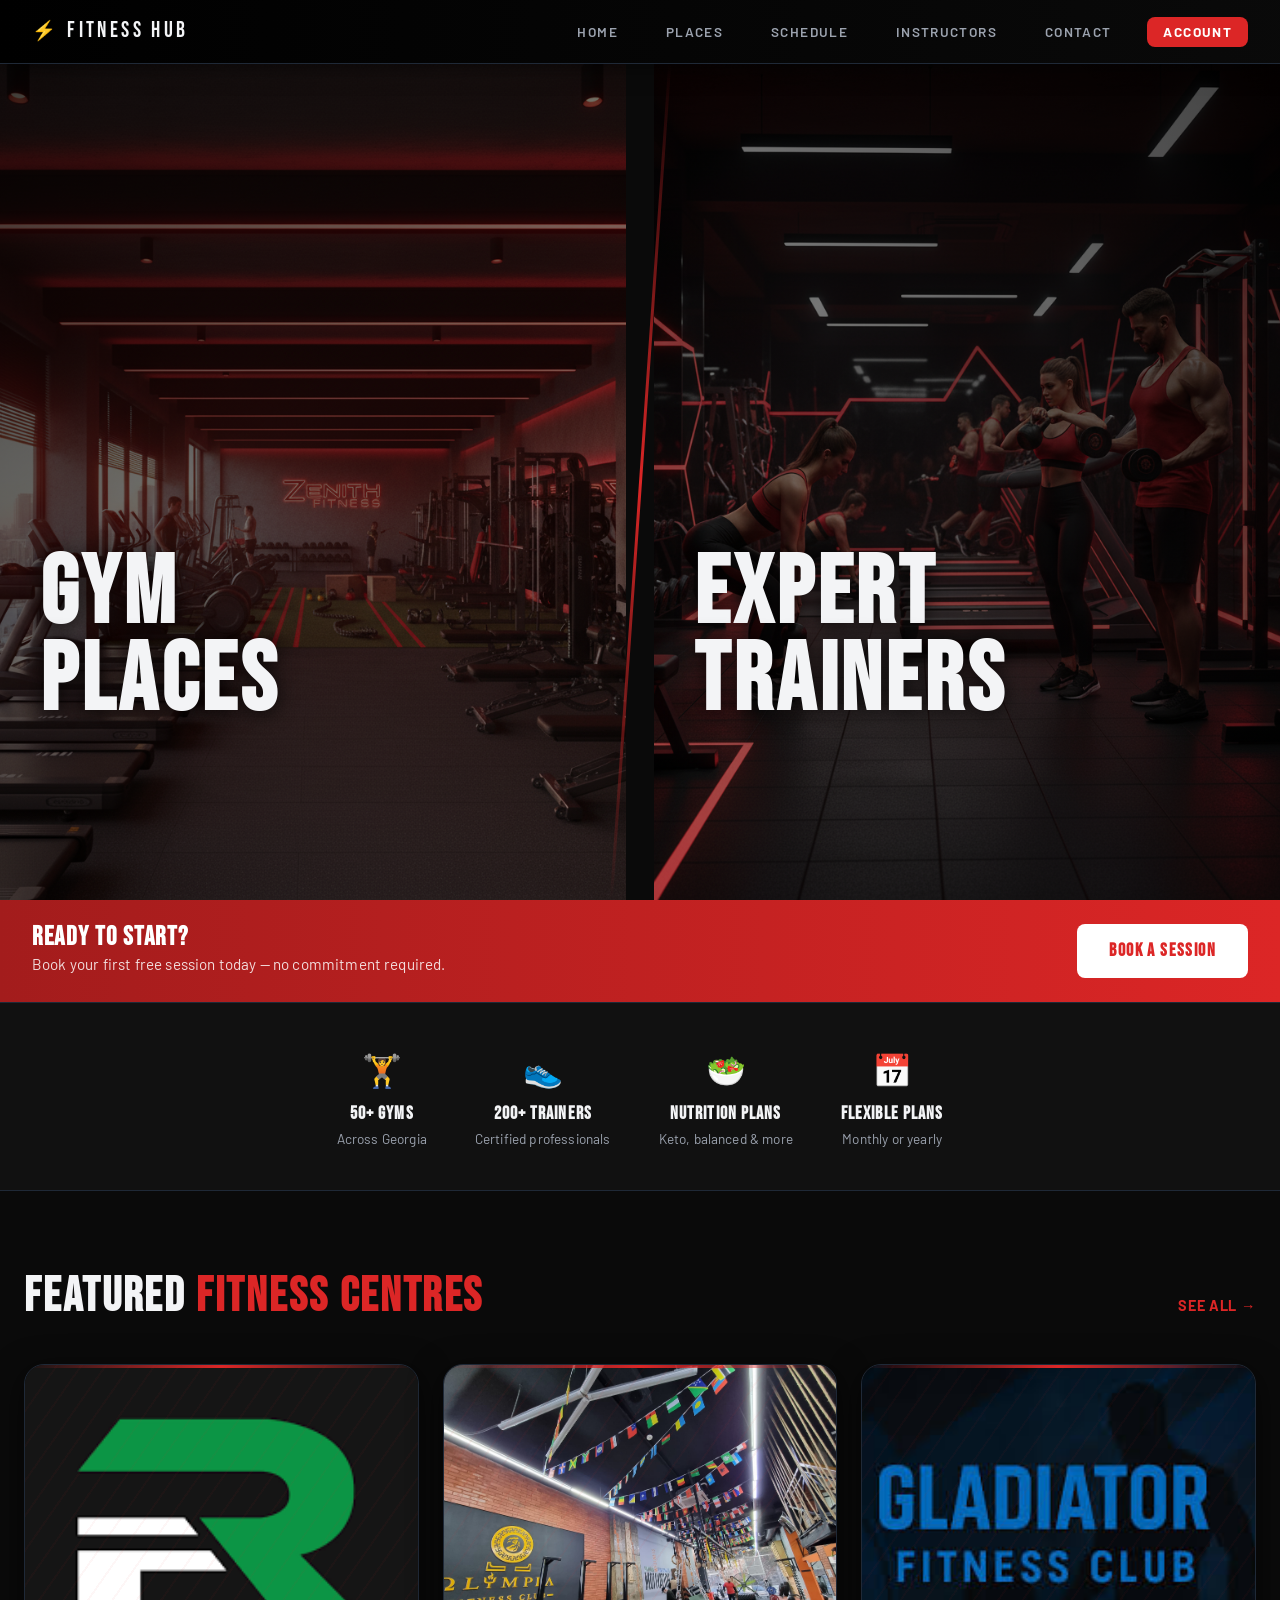
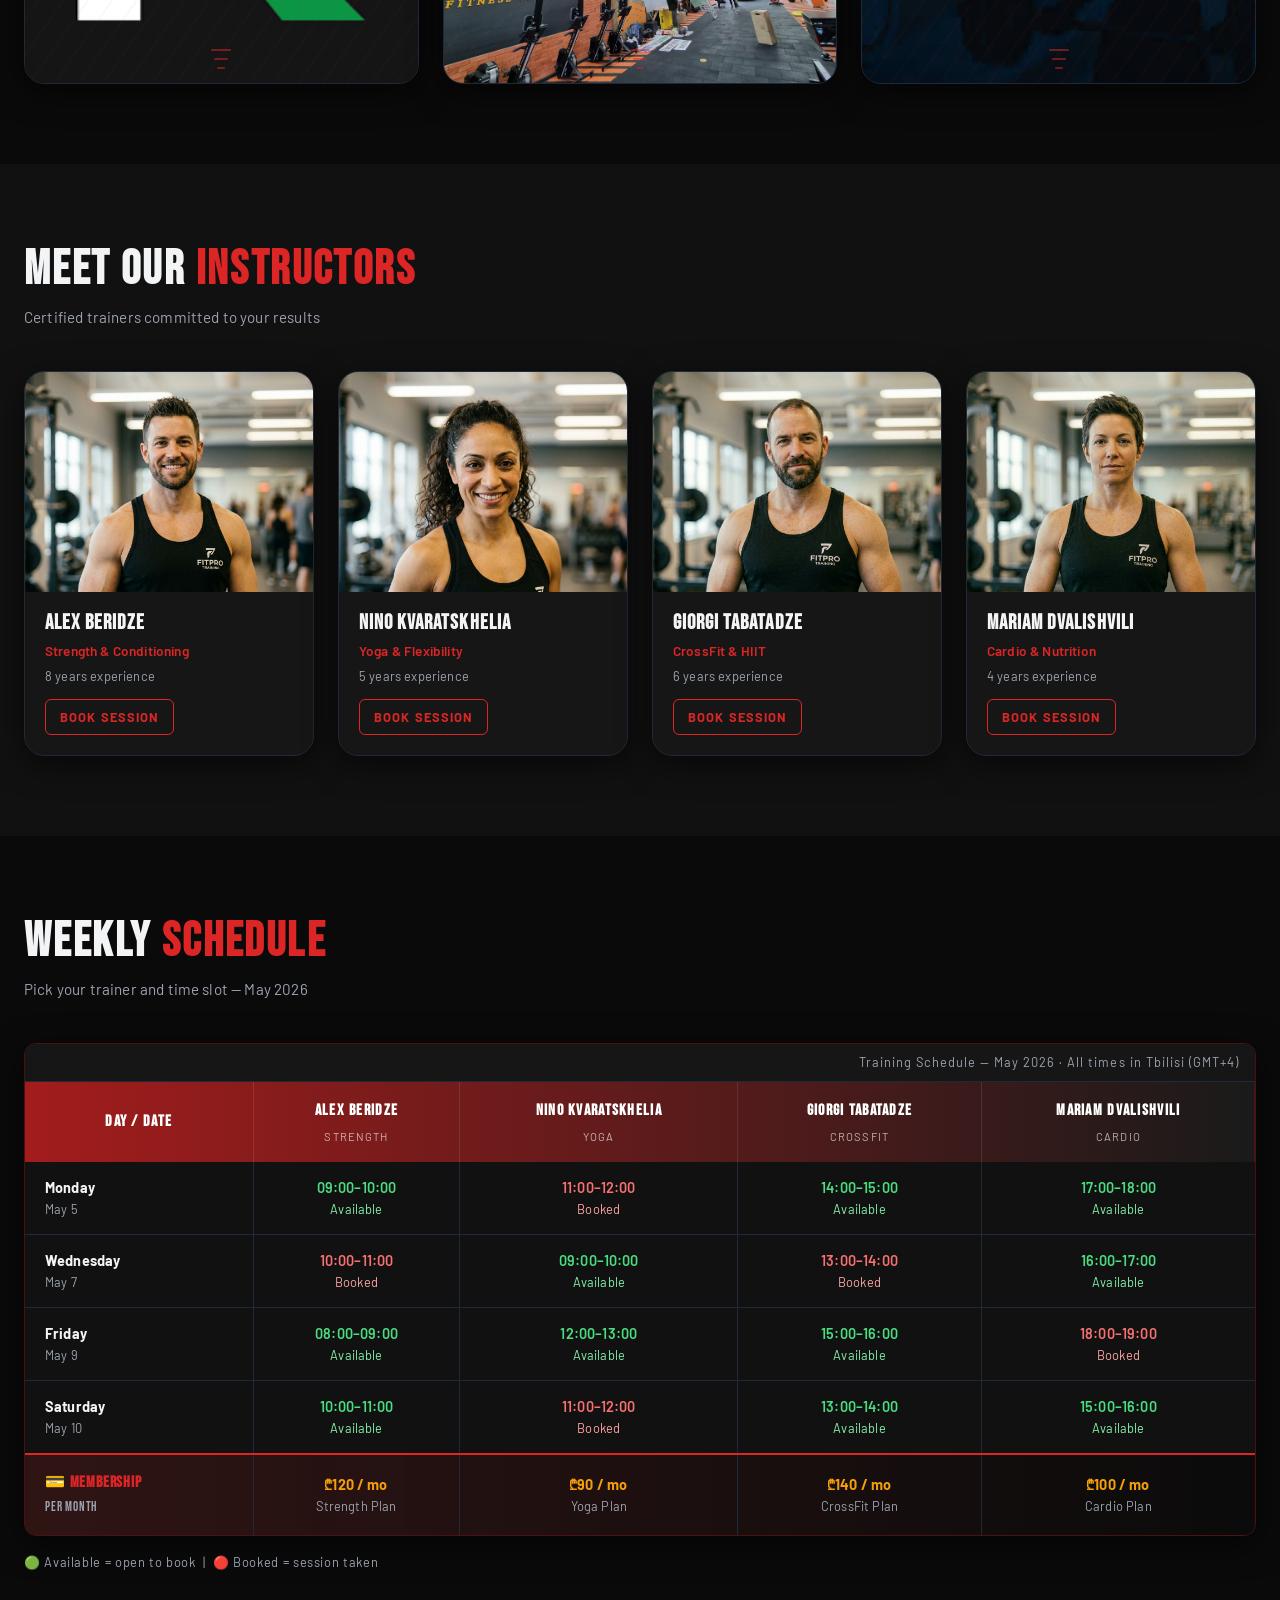
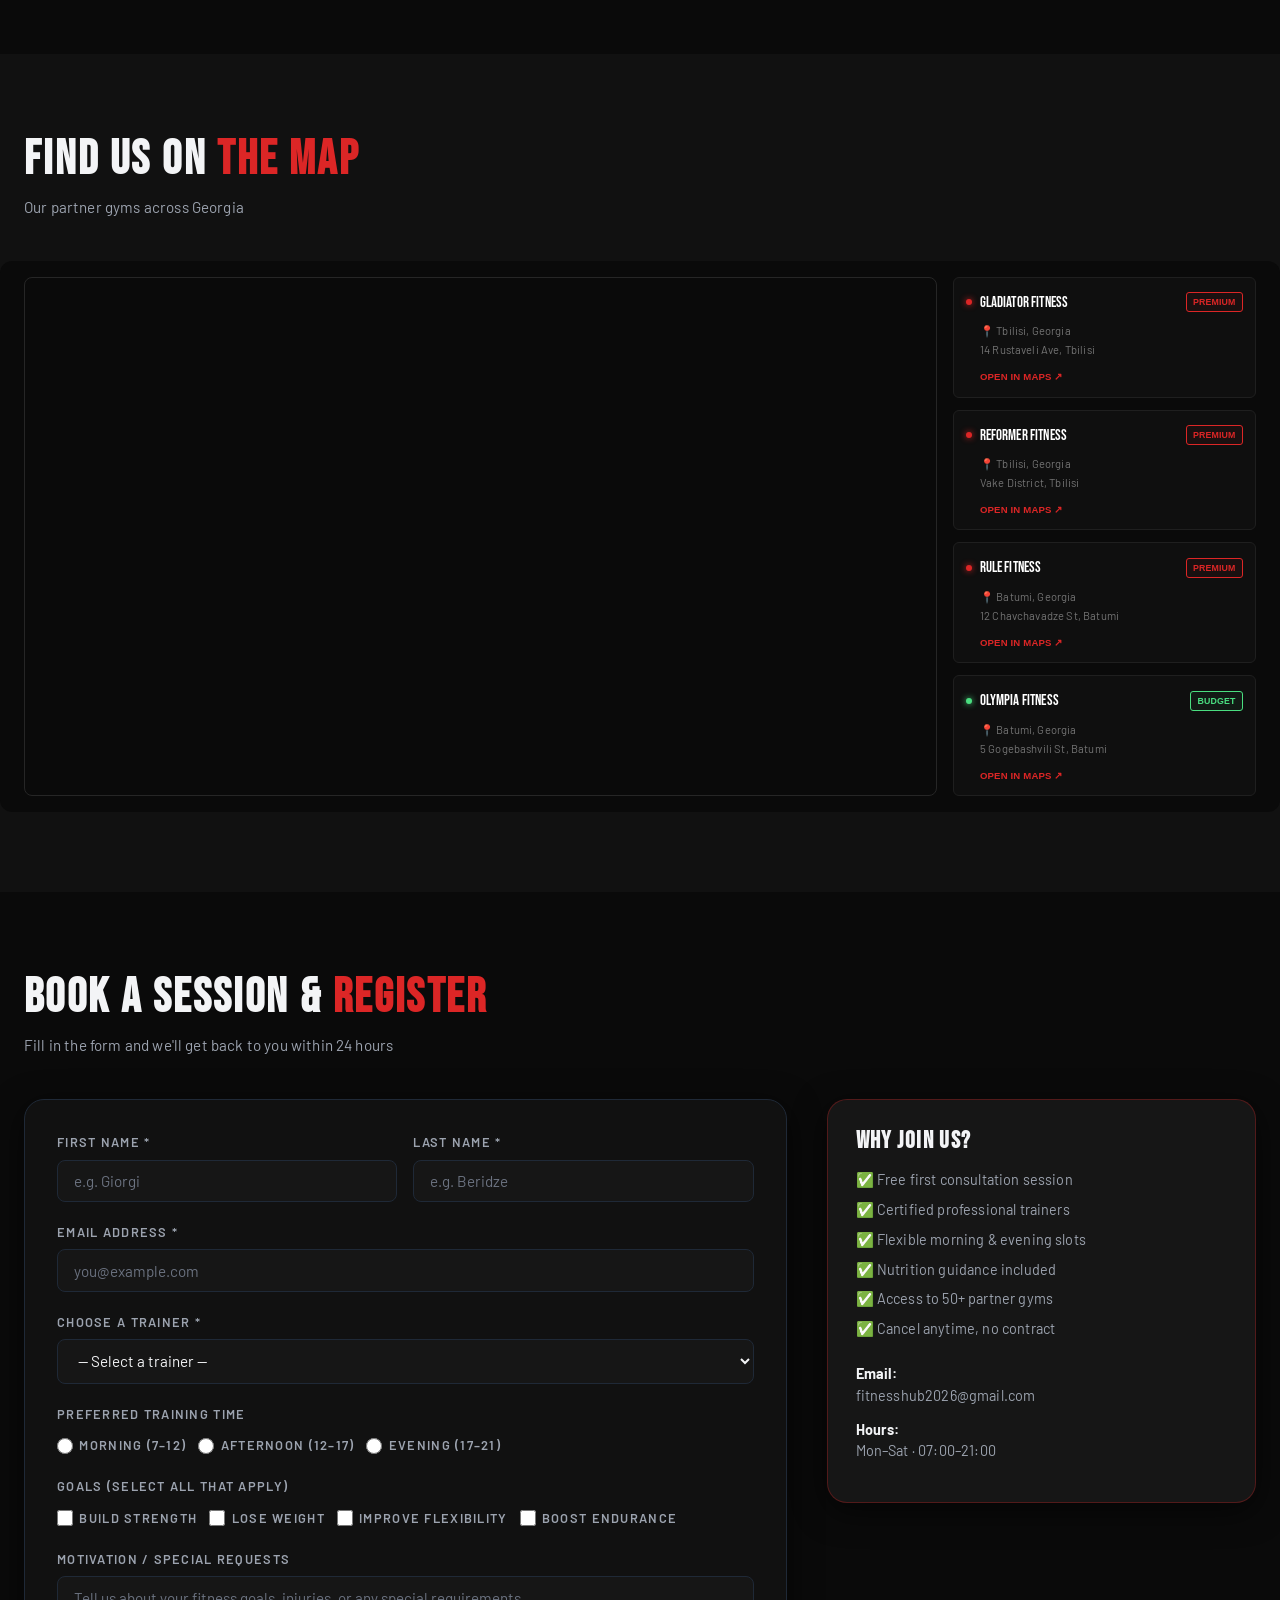
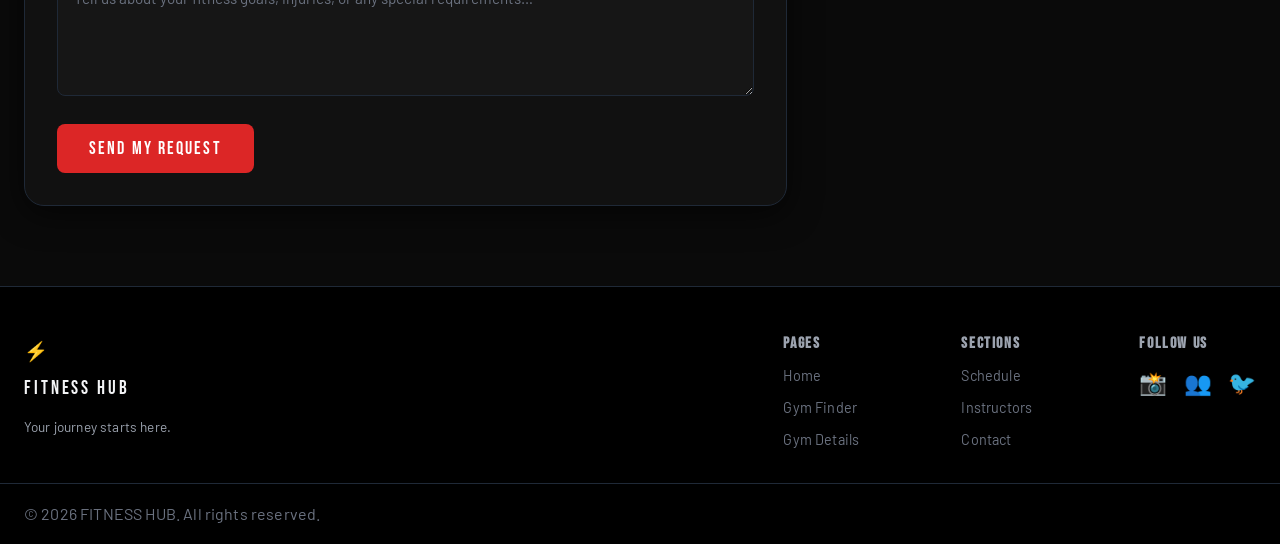
==== commit 2f90b638: "UPDATED FILES 1 UPDATE LEFT HTML CSS ONLY, gym-place TO BE UPDATED" ====
--- a/FitHub/index.html
+++ b/FitHub/index.html
@@ -8,26 +8,153 @@
   <link rel="preconnect" href="https://fonts.gstatic.com" crossorigin />
   <link href="https://fonts.googleapis.com/css2?family=Bebas+Neue&family=Barlow:ital,wght@0,300;0,400;0,600;0,700;1,400&display=swap" rel="stylesheet"/>
   <link rel="stylesheet" href="style.css" />
+
+
+  <style>
+    
+  
+    .nav-container {
+      display: flex !important;
+      align-items: center !important;
+      justify-content: space-between !important; 
+      width: 100% !important;
+      max-width: 100% !important; 
+      padding: 0.5rem 2rem !important; 
+      box-sizing: border-box !important;
+    } 
+    .nav-logo {
+      margin-right: auto !important; 
+      display: flex;
+      align-items: center;
+    }
+
+    .nav-links {
+      margin-left: auto !important; 
+      display: flex;
+      align-items: center;
+      gap: 1.5rem;
+      list-style: none;
+      padding: 0;
+      margin: 0;
+    }
+
+    /*  header gasworebuli saboloo / importantebi gamoyenebulia overridebistvis */
+    .section-header {
+      display: block !important;        
+      text-align: left;
+      margin-bottom: 2.5rem;
+    }
+    .section-subtitle {
+      display: block !important;
+      margin-top: 0.5rem !important;
+      text-align: left !important;
+      width: auto !important;
+      margin-left: 0 !important;
+    }
+    
+    #places-section .section-header {
+      display: flex !important;
+      align-items: baseline;
+      justify-content: space-between;
+    }
+
+    /* IFRAME ADGILISTVIS */
+    .map-section-layout {
+      display: flex;
+      gap: 1rem;
+      align-items: stretch;
+      flex-wrap: nowrap;
+      background: #0a0a0a;
+      padding: 1rem;
+      border-radius: 12px;
+    }
+    .map-iframe-wrap {
+      flex: 3;
+      min-width: 300px;
+      border-radius: 8px;
+      overflow: hidden;
+      border: 1px solid #262626;
+    }
+    .map-iframe-wrap iframe {
+      display: block;
+      width: 100%;
+      height: 450px;
+      filter: contrast(1.2);
+      border: 0;
+    }
+    .map-locations-panel {
+      flex: 1;
+      min-width: 260px;
+      display: flex;
+      flex-direction: column;
+      gap: 0.75rem;
+      padding-right: 0;
+    }
+    .map-locations-panel::-webkit-scrollbar { width: 4px; }
+    .map-locations-panel::-webkit-scrollbar-track { background: #0a0a0a; }
+    .map-locations-panel::-webkit-scrollbar-thumb { background: #262626; border-radius: 10px; }
+
+    .map-loc-card {
+      background: #0f0f0f;
+      border: 1px solid #1f1f1f;
+      border-radius: 6px;
+      padding: 0.75rem;
+      transition: all 0.2s;
+      text-decoration: none;
+    }
+    .map-loc-card:hover {
+      border-color: #DC2626;
+      background: #141414;
+    }
+    .mlc-top { display: flex; align-items: center; gap: 0.5rem; margin-bottom: 0.4rem; }
+    .mlc-dot { width: 6px; height: 6px; border-radius: 50%; }
+    .mlc-dot.red   { background: #DC2626; box-shadow: 0 0 6px #DC2626; }
+    .mlc-dot.green { background: #4ADE80; box-shadow: 0 0 6px #4ADE80; }
+    .mlc-name { font-family: 'Bebas Neue', sans-serif; font-size: 0.95rem; color: #fff; }
+    .mlc-badge {
+      margin-left: auto;
+      font-size: 0.55rem;
+      font-weight: 800;
+      padding: 0.1rem 0.4rem;
+      border-radius: 3px;
+      text-transform: uppercase;
+    }
+    .mlc-badge.premium { color: #DC2626; border: 1px solid #DC2626; background: rgba(220,38,38,0.05); }
+    .mlc-badge.budget  { color: #4ADE80; border: 1px solid #4ADE80; background: rgba(74,222,128,0.05); }
+    .mlc-city, .mlc-addr { font-size: 0.7rem; color: #737373; margin-left: 0.9rem; }
+    .mlc-open-btn {
+      display: block;
+      margin-top: 0.6rem;
+      margin-left: 0.9rem;
+      font-size: 0.6rem;
+      font-weight: 800;
+      text-transform: uppercase;
+      color: #DC2626;
+      text-decoration: none;
+    }
+    /* @media */
+    @media (max-width: 992px) {
+      .map-section-layout { flex-direction: column; }
+      .map-locations-panel { max-height: none; width: 100%; }
+      .map-iframe-wrap { height: 300px; }
+    }
+  </style>
 </head>
 <body>
 
-  <!-- ===================== HEADER / NAV ===================== -->
   <header>
     <nav class="nav-container">
       <a href="index.html" class="nav-logo">
-        <span class="logo-icon">⚡</span>
-        FITNESS HUB
+        <span class="logo-icon">⚡</span>FITNESS HUB
       </a>
       <ul class="nav-links">
-        <li><a href="#hero" class="nav-link">Home</a></li>
-        <li><a href="gyms.html" class="nav-link">Places</a></li>
-        <li><a href="#schedule" class="nav-link">Schedule</a></li>
+        <li><a href="#hero"               class="nav-link">Home</a></li>
+        <li><a href="gyms.html"           class="nav-link">Places</a></li>
+        <li><a href="#schedule"           class="nav-link">Schedule</a></li>
         <li><a href="#instructors-section" class="nav-link">Instructors</a></li>
-        <li><a href="#contact" class="nav-link">Contact</a></li>
-        <li><a href="account.html" class="nav-link">Account</a></li>
-        <li><a href="gym-place.html" class="nav-link nav-cta">Find a Gym</a></li>
+        <li><a href="#contact"            class="nav-link">Contact</a></li>
+        <li><a href="account.html"        class="nav-link nav-cta">Account</a></li>
       </ul>
-      <!-- Mobile hamburger (CSS only toggle trick) -->
       <label class="hamburger" for="mobile-toggle">
         <span></span><span></span><span></span>
       </label>
@@ -38,6 +165,7 @@
         <li><a href="#schedule">Schedule</a></li>
         <li><a href="#instructors-section">Instructors</a></li>
         <li><a href="#contact">Contact</a></li>
+        <li><a href="account.html">Account</a></li>
         <li><a href="gym-place.html">Find a Gym</a></li>
       </ul>
     </nav>
@@ -45,10 +173,8 @@
 
   <main>
 
-    <!-- ===================== SPLIT CURTAIN HERO ===================== -->
+    <!-- HERO -->
     <section id="hero" class="hero-split">
-
-      <!-- LEFT PANEL — GYM PLACES -->
       <div class="hero-panel panel-left">
         <div class="panel-bg panel-bg-left"></div>
         <div class="panel-overlay overlay-left"></div>
@@ -59,13 +185,9 @@
           <a href="gyms.html" class="panel-btn">Browse Gyms →</a>
         </div>
       </div>
-
-      <!-- DIVIDER — flex child so it moves with the panels -->
       <div class="curtain-divider" aria-hidden="true">
         <div class="divider-line"></div>
       </div>
-
-      <!-- RIGHT PANEL — INSTRUCTORS -->
       <div class="hero-panel panel-right">
         <div class="panel-bg panel-bg-right"></div>
         <div class="panel-overlay overlay-right"></div>
@@ -76,10 +198,9 @@
           <a href="#instructors-section" class="panel-btn">Meet Trainers →</a>
         </div>
       </div>
-
-    </section>
-
-    <!-- ===================== BOOK A SESSION BANNER ===================== -->
+    </section>
+
+    <!-- Book banner - dasajavshni -->
     <section class="book-banner">
       <div class="book-banner-inner">
         <div class="book-banner-text">
@@ -90,7 +211,7 @@
       </div>
     </section>
 
-    <!-- ===================== FEATURES STRIP ===================== -->
+    <!-- features strip - ras vtavazobt -->
     <section class="features-strip">
       <div class="feature-item">
         <span class="feature-icon">🏋️</span>
@@ -114,87 +235,66 @@
       </div>
     </section>
 
-    <!-- ===================== FEATURED GYM PLACES ===================== -->
+    <!-- gym card-ebi modzraobit scrollebit -->
     <section id="places-section" class="section-container">
       <div class="section-header">
         <h2 class="section-title">Featured <span class="accent">Fitness Centres</span></h2>
         <a href="gyms.html" class="section-link">See All →</a>
       </div>
       <div class="cards-grid">
+
         <article class="gym-card">
           <div class="gym-card-inner">
-            <!-- Visual panel (default visible) -->
-            <div class="gym-card-visual">
-              <div class="gym-card-watermark">Rule Fitness</div>
-              <div class="gym-card-visual-info">
-                <span class="gym-icon">🏋️</span>
-                <p class="gym-name-big">Rule Fitness</p>
-                <p class="gym-location-tag">📍 Batumi</p>
-              </div>
-              <div class="gym-card-scroll-hint">
-                <span></span><span></span><span></span>
-              </div>
-            </div>
-            <!-- Body panel (revealed on hover) -->
+            <div class="gym-card-visual" style="background-image:url('Images/Rulefit.png'); background-size:cover; background-position:center;">
+              <div class="gym-card-visual-info"></div>
+              <div class="gym-card-scroll-hint"><span></span><span></span><span></span></div>
+            </div>
             <div class="gym-card-body">
               <h3>Rule Fitness</h3>
               <p class="gym-meta">Batumi · Premium</p>
-              <p class="gym-rating">★ 4.8 <span style="color:var(--red);font-size:0.7rem;font-weight:700;letter-spacing:0.12em;background:rgba(220,38,38,0.12);padding:0.15rem 0.5rem;border-radius:4px;border:1px solid rgba(220,38,38,0.3);">PREMIUM</span></p>
-              <p class="gym-card-desc">Top-tier equipment, powerlifting platforms, sauna &amp; full recovery zone. The best in Batumi.</p>
-              <a href="gym-place.html" class="gym-card-btn">View Details →</a>
+              <span class="gym-rating">★ 4.8</span>
+              <p class="gym-card-desc">Top-tier equipment, powerlifting area, sauna &amp; recovery zone.</p>
+              <a href="gym-place.html" class="gym-card-btn">View Details</a>
             </div>
           </div>
         </article>
 
         <article class="gym-card">
           <div class="gym-card-inner">
-            <div class="gym-card-visual">
-              <div class="gym-card-watermark">Olympia Fitness</div>
-              <div class="gym-card-visual-info">
-                <span class="gym-icon">💪</span>
-                <p class="gym-name-big">Olympia Fitness</p>
-                <p class="gym-location-tag">📍 Batumi</p>
-              </div>
-              <div class="gym-card-scroll-hint">
-                <span></span><span></span><span></span>
-              </div>
+            <div class="gym-card-visual" style="background-image:url('Images/Olympiafit.jpg'); background-size:cover; background-position:center;">
+              <div class="gym-card-visual-info"></div>
+              <div class="gym-card-scroll-hint"><span></span><span></span><span></span></div>
             </div>
             <div class="gym-card-body">
               <h3>Olympia Fitness</h3>
               <p class="gym-meta">Batumi · Budget</p>
-              <p class="gym-rating">★ 4.5 <span style="color:#4ADE80;font-size:0.7rem;font-weight:700;letter-spacing:0.12em;background:rgba(74,222,128,0.08);padding:0.15rem 0.5rem;border-radius:4px;border:1px solid rgba(74,222,128,0.25);">BUDGET</span></p>
-              <p class="gym-card-desc">Affordable, clean, solid cardio section and free weights area. Perfect for students and daily trainers.</p>
-              <a href="gym-place.html" class="gym-card-btn">View Details →</a>
+              <span class="gym-rating">★ 4.5</span>
+              <p class="gym-card-desc">Affordable, clean, solid cardio section and free weights area.</p>
+              <a href="gym-place.html" class="gym-card-btn">View Details</a>
             </div>
           </div>
         </article>
 
         <article class="gym-card">
           <div class="gym-card-inner">
-            <div class="gym-card-visual">
-              <div class="gym-card-watermark">Gladiator Fitness</div>
-              <div class="gym-card-visual-info">
-                <span class="gym-icon">⚔️</span>
-                <p class="gym-name-big">Gladiator Fitness</p>
-                <p class="gym-location-tag">📍 Tbilisi</p>
-              </div>
-              <div class="gym-card-scroll-hint">
-                <span></span><span></span><span></span>
-              </div>
+            <div class="gym-card-visual" style="background-image:url('Images/Gladiatorfit.jpg'); background-size:cover; background-position:center;">
+              <div class="gym-card-visual-info"></div>
+              <div class="gym-card-scroll-hint"><span></span><span></span><span></span></div>
             </div>
             <div class="gym-card-body">
               <h3>Gladiator Fitness</h3>
               <p class="gym-meta">Tbilisi · Premium</p>
-              <p class="gym-rating">★ 4.9 <span style="color:var(--red);font-size:0.7rem;font-weight:700;letter-spacing:0.12em;background:rgba(220,38,38,0.12);padding:0.15rem 0.5rem;border-radius:4px;border:1px solid rgba(220,38,38,0.3);">PREMIUM</span></p>
-              <p class="gym-card-desc">World-class CrossFit boxes, Olympic lifting platforms and elite coaching. Tbilisi's #1 rated gym.</p>
-              <a href="gym-place.html" class="gym-card-btn">View Details →</a>
-            </div>
-          </div>
-        </article>
-      </div>
-    </section>
-
-    <!-- ===================== INSTRUCTORS ===================== -->
+              <span class="gym-rating">★ 4.9</span>
+              <p class="gym-card-desc">World-class CrossFit boxes, Olympic lifting platforms, elite coaching.</p>
+              <a href="gym-place.html" class="gym-card-btn">View Details</a>
+            </div>
+          </div>
+        </article>
+
+      </div>
+    </section>
+
+    <!-- INSTRUCTORS -->
     <section id="instructors-section" class="section-container section-dark">
       <div class="section-header">
         <h2 class="section-title">Meet Our <span class="accent">Instructors</span></h2>
@@ -202,7 +302,7 @@
       </div>
       <div class="instructors-grid">
         <article class="instructor-card">
-          <div class="instructor-img" style="background-image:url('https://placehold.co/300x320/111/DC2626?text=TRAINER')"></div>
+          <div class="instructor-img" style="background-image:url('Images/TrainerALEX.png')"></div>
           <div class="instructor-info">
             <h3>Alex Beridze</h3>
             <p class="instructor-spec">Strength &amp; Conditioning</p>
@@ -211,7 +311,7 @@
           </div>
         </article>
         <article class="instructor-card">
-          <div class="instructor-img" style="background-image:url('https://placehold.co/300x320/111/DC2626?text=TRAINER')"></div>
+          <div class="instructor-img" style="background-image:url('Images/TrainerNINO.png')"></div>
           <div class="instructor-info">
             <h3>Nino Kvaratskhelia</h3>
             <p class="instructor-spec">Yoga &amp; Flexibility</p>
@@ -220,7 +320,7 @@
           </div>
         </article>
         <article class="instructor-card">
-          <div class="instructor-img" style="background-image:url('https://placehold.co/300x320/111/DC2626?text=TRAINER')"></div>
+          <div class="instructor-img" style="background-image:url('Images/TrainerGIO.png')"></div>
           <div class="instructor-info">
             <h3>Giorgi Tabatadze</h3>
             <p class="instructor-spec">CrossFit &amp; HIIT</p>
@@ -229,7 +329,7 @@
           </div>
         </article>
         <article class="instructor-card">
-          <div class="instructor-img" style="background-image:url('https://placehold.co/300x320/111/DC2626?text=TRAINER')"></div>
+          <div class="instructor-img" style="background-image:url('Images/TrainerMARIAM.png')"></div>
           <div class="instructor-info">
             <h3>Mariam Dvalishvili</h3>
             <p class="instructor-spec">Cardio &amp; Nutrition</p>
@@ -240,16 +340,15 @@
       </div>
     </section>
 
-    <!-- ===================== SCHEDULE + PRICING TABLE ===================== -->
+    <!-- SCHEDULE  -->
     <section id="schedule" class="section-container">
       <div class="section-header">
         <h2 class="section-title">Weekly <span class="accent">Schedule</span></h2>
-        <p class="section-subtitle">Pick your trainer and time slot — May 2025</p>
-      </div>
-
+        <p class="section-subtitle">Pick your trainer and time slot — May 2026</p>
+      </div>
       <div class="table-wrapper">
         <table class="schedule-table">
-          <caption>Training Schedule — May 2025 · All times in Tbilisi (GMT+4)</caption>
+          <caption>Training Schedule — May 2026 · All times in Tbilisi (GMT+4)</caption>
           <thead>
             <tr>
               <th>Day / Date</th>
@@ -289,7 +388,6 @@
               <td class="slot-available">15:00–16:00<br><small>Available</small></td>
             </tr>
           </tbody>
-          <!-- Membership pricing row pinned at the bottom -->
           <tfoot>
             <tr class="pricing-row">
               <td class="pricing-label">💳 Membership<br><small>per month</small></td>
@@ -304,32 +402,72 @@
       <p class="table-note">🟢 Available = open to book &nbsp;|&nbsp; 🔴 Booked = session taken</p>
     </section>
 
-    <!-- ===================== MAP SECTION ===================== -->
+    <!-- RUKA IFRAME -->
     <section id="map-section" class="section-container section-dark">
       <div class="section-header">
         <h2 class="section-title">Find Us on <span class="accent">the Map</span></h2>
         <p class="section-subtitle">Our partner gyms across Georgia</p>
       </div>
-      <div class="map-wrapper">
-        <iframe
-          src="https://www.google.com/maps/embed?pb=!1m14!1m12!1m3!1d95986.04028507668!2d44.8130!3d41.6940!2m3!1f0!2f0!3f0!3m2!1i1024!2i768!4f13.1!5e0!3m2!1sen!2sge!4v1700000000000"
-          width="100%"
-          height="400"
-          style="border:0;"
-          allowfullscreen=""
-          loading="lazy"
-          title="Fitness Hub locations in Georgia"
-        ></iframe>
-      </div>
-    </section>
-
-    <!-- ===================== CONTACT / REGISTRATION FORM ===================== -->
+      <div class="map-section-layout">
+        <div class="map-iframe-wrap">
+          <iframe
+            name="gym-map"
+            src="https://www.google.com/maps/embed?pb=!1m16!1m12!1m3!1d500000!2d44.78!3d41.71!2m3!1f0!2f0!3f0!3m2!1i1024!2i768!4f13.1!2m1!1sgyms+in+georgia!5e0!3m2!1sen!2sge!4v1714890000000"
+            title="Fitness Hub gym locations"
+            loading="lazy"
+          ></iframe>
+        </div>
+        <aside class="map-locations-panel">
+          <a href="#" class="map-loc-card">
+            <div class="mlc-top">
+              <span class="mlc-dot red"></span>
+              <span class="mlc-name">Gladiator Fitness</span>
+              <span class="mlc-badge premium">Premium</span>
+            </div>
+            <p class="mlc-city">📍 Tbilisi, Georgia</p>
+            <p class="mlc-addr">14 Rustaveli Ave, Tbilisi</p>
+            <span class="mlc-open-btn">Open in Maps ↗</span>
+          </a>
+          <a href="#" class="map-loc-card">
+            <div class="mlc-top">
+              <span class="mlc-dot red"></span>
+              <span class="mlc-name">Reformer Fitness</span>
+              <span class="mlc-badge premium">Premium</span>
+            </div>
+            <p class="mlc-city">📍 Tbilisi, Georgia</p>
+            <p class="mlc-addr">Vake District, Tbilisi</p>
+            <span class="mlc-open-btn">Open in Maps ↗</span>
+          </a>
+          <a href="#" class="map-loc-card">
+            <div class="mlc-top">
+              <span class="mlc-dot red"></span>
+              <span class="mlc-name">Rule Fitness</span>
+              <span class="mlc-badge premium">Premium</span>
+            </div>
+            <p class="mlc-city">📍 Batumi, Georgia</p>
+            <p class="mlc-addr">12 Chavchavadze St, Batumi</p>
+            <span class="mlc-open-btn">Open in Maps ↗</span>
+          </a>
+          <a href="#" class="map-loc-card">
+            <div class="mlc-top">
+              <span class="mlc-dot green"></span>
+              <span class="mlc-name">Olympia Fitness</span>
+              <span class="mlc-badge budget">Budget</span>
+            </div>
+            <p class="mlc-city">📍 Batumi, Georgia</p>
+            <p class="mlc-addr">5 Gogebashvili St, Batumi</p>
+            <span class="mlc-open-btn">Open in Maps ↗</span>
+          </a>
+        </aside>
+      </div>
+    </section>
+
+    <!-- Contact informacia -->
     <section id="contact" class="section-container">
       <div class="section-header">
         <h2 class="section-title">Book a Session &amp; <span class="accent">Register</span></h2>
         <p class="section-subtitle">Fill in the form and we'll get back to you within 24 hours</p>
       </div>
-
       <div class="form-layout">
         <form class="contact-form" action="#" method="post">
           <div class="form-row">
@@ -342,12 +480,10 @@
               <input type="text" id="lname" name="lname" placeholder="e.g. Beridze" required />
             </div>
           </div>
-
           <div class="form-group">
             <label for="email">Email Address *</label>
             <input type="email" id="email" name="email" placeholder="you@example.com" required />
           </div>
-
           <div class="form-group">
             <label for="trainer">Choose a Trainer *</label>
             <select id="trainer" name="trainer" required>
@@ -358,50 +494,30 @@
               <option value="mariam">Mariam Dvalishvili — Cardio &amp; Nutrition</option>
             </select>
           </div>
-
           <div class="form-group">
             <label>Preferred Training Time</label>
             <div class="radio-group">
-              <label class="radio-label">
-                <input type="radio" name="time" value="morning" /> Morning (7–12)
-              </label>
-              <label class="radio-label">
-                <input type="radio" name="time" value="afternoon" /> Afternoon (12–17)
-              </label>
-              <label class="radio-label">
-                <input type="radio" name="time" value="evening" /> Evening (17–21)
-              </label>
-            </div>
-          </div>
-
+              <label class="radio-label"><input type="radio" name="time" value="morning" /> Morning (7–12)</label>
+              <label class="radio-label"><input type="radio" name="time" value="afternoon" /> Afternoon (12–17)</label>
+              <label class="radio-label"><input type="radio" name="time" value="evening" /> Evening (17–21)</label>
+            </div>
+          </div>
           <div class="form-group">
             <label>Goals (select all that apply)</label>
             <div class="checkbox-group">
-              <label class="checkbox-label">
-                <input type="checkbox" name="goals" value="strength" /> Build Strength
-              </label>
-              <label class="checkbox-label">
-                <input type="checkbox" name="goals" value="weight" /> Lose Weight
-              </label>
-              <label class="checkbox-label">
-                <input type="checkbox" name="goals" value="flexibility" /> Improve Flexibility
-              </label>
-              <label class="checkbox-label">
-                <input type="checkbox" name="goals" value="endurance" /> Boost Endurance
-              </label>
-            </div>
-          </div>
-
+              <label class="checkbox-label"><input type="checkbox" name="goals" value="strength" /> Build Strength</label>
+              <label class="checkbox-label"><input type="checkbox" name="goals" value="weight" /> Lose Weight</label>
+              <label class="checkbox-label"><input type="checkbox" name="goals" value="flexibility" /> Improve Flexibility</label>
+              <label class="checkbox-label"><input type="checkbox" name="goals" value="endurance" /> Boost Endurance</label>
+            </div>
+          </div>
           <div class="form-group">
             <label for="motivation">Motivation / Special Requests</label>
             <textarea id="motivation" name="motivation" rows="5"
               placeholder="Tell us about your fitness goals, injuries, or any special requirements…"></textarea>
           </div>
-
           <button type="submit" class="form-submit">Send My Request</button>
         </form>
-
-        <!-- Side info card -->
         <aside class="form-aside">
           <h3>Why Join Us?</h3>
           <ul class="aside-list">
@@ -422,7 +538,6 @@
 
   </main>
 
-  <!-- ===================== FOOTER ===================== -->
   <footer>
     <div class="footer-inner">
       <div class="footer-brand">
@@ -452,7 +567,7 @@
       </div>
     </div>
     <div class="footer-bottom">
-      <p>&copy; 2025 FITNESS HUB. All rights reserved.</p>
+      <p>&copy; 2026 FITNESS HUB. All rights reserved.</p>
     </div>
   </footer>
 
--- a/FitHub/style.css
+++ b/FitHub/style.css
@@ -1,13 +1,4 @@
-/* ============================================================
-   FITNESS HUB — style.css
-   Pure CSS: no JavaScript dependencies
-   Covers: index.html | gyms.html | gym-place.html
-   ============================================================ */
-
-/* ===================== GOOGLE FONTS ===================== */
-/* Bebas Neue (display) + Barlow (body) — imported in HTML */
-
-/* ===================== CSS VARIABLES ===================== */
+
 :root {
   --red:        #DC2626;
   --red-dark:   #A31C1C;
@@ -21,62 +12,46 @@
   --text:       #F3F4F6;
   --text-muted: #9CA3AF;
   --text-dim:   #6B7280;
-
   --font-display: 'Bebas Neue', 'Impact', sans-serif;
   --font-body:    'Barlow', 'Segoe UI', sans-serif;
-
-  --radius:   12px;
+  --radius:    12px;
   --radius-lg: 20px;
-  --shadow:   0 8px 32px rgba(0,0,0,0.6);
+  --shadow:    0 8px 32px rgba(0,0,0,0.6);
   --shadow-red: 0 0 24px rgba(220,38,38,0.25);
-
-  --nav-h: 64px;
+  --nav-h:     64px;
   --transition: 0.28s ease;
-}
-
-/* ===================== RESET & BASE ===================== */
+  --max-w:     1280px;
+}
+
+/*  BASE  */
 *, *::before, *::after { box-sizing: border-box; margin: 0; padding: 0; }
-
 html { scroll-behavior: smooth; font-size: 16px; }
-
 body {
   background-color: var(--near-black);
   color: var(--text);
   font-family: var(--font-body);
-  font-weight: 400;
   line-height: 1.65;
   letter-spacing: 0.01em;
   min-height: 100vh;
   display: flex;
   flex-direction: column;
 }
-
 main { flex-grow: 1; }
-
 img { max-width: 100%; display: block; }
-
 a { color: inherit; text-decoration: none; }
-
 ul { list-style: none; }
 
-/* ===================== TYPOGRAPHY ===================== */
-h1, h2, h3, h4 {
-  font-family: var(--font-display);
-  line-height: 1.1;
-  letter-spacing: 0.04em;
-}
-
+/*  typographia  */
+h1, h2, h3, h4 { font-family: var(--font-display); line-height: 1.1; letter-spacing: 0.04em; }
 h1 { font-size: clamp(2.8rem, 7vw, 5.5rem); }
 h2 { font-size: clamp(2rem, 4vw, 3.2rem); }
 h3 { font-size: clamp(1.3rem, 2.5vw, 1.8rem); }
 h4 { font-size: 1.1rem; }
-
 p { font-size: 1rem; line-height: 1.7; }
 small { font-size: 0.8rem; }
-
 .accent { color: var(--red); }
 
-/* ===================== HEADER / NAV ===================== */
+/*  Header da navigacia */
 header {
   position: sticky;
   top: 0;
@@ -84,16 +59,18 @@
   height: var(--nav-h);
   background: linear-gradient(to right, rgba(0,0,0,0.97), rgba(10,10,10,0.95));
   backdrop-filter: blur(8px);
-  -webkit-backdrop-filter: blur(8px);
   border-bottom: 1px solid var(--border);
   box-shadow: 0 2px 20px rgba(0,0,0,0.5);
-}
-
+  width: 100%;
+}
+
+/* nav-cont centrshi */
 .nav-container {
-  max-width: 1280px;
+  max-width: var(--max-w);
   margin: 0 auto;
   padding: 0 1.5rem;
   height: 100%;
+  width: 100%;
   display: flex;
   align-items: center;
   justify-content: space-between;
@@ -109,8 +86,7 @@
   letter-spacing: 0.15em;
   color: var(--text);
   transition: color var(--transition);
-  margin-left: -0.5rem; /* nudge logo further left */
-  padding-left: 0.25rem;
+  flex-shrink: 0;
 }
 .nav-logo:hover { color: var(--red); }
 .logo-icon { font-size: 1.2rem; }
@@ -119,8 +95,10 @@
   display: flex;
   align-items: center;
   gap: 0.25rem;
-}
-
+  list-style: none;
+  padding: 0;
+  margin: 0;
+}
 .nav-link {
   padding: 0.4rem 0.75rem;
   font-size: 0.85rem;
@@ -129,12 +107,10 @@
   text-transform: uppercase;
   color: var(--text-muted);
   border-radius: 6px;
-  transition: color var(--transition), background var(--transition), transform 0.15s;
+  transition: color var(--transition), background var(--transition);
 }
 .nav-link:hover { color: var(--text); background: rgba(255,255,255,0.06); }
-.nav-link:active { transform: scale(0.96); }
 .nav-link.active { color: var(--red); }
-
 .nav-cta {
   background: var(--red);
   color: #fff !important;
@@ -142,39 +118,19 @@
   border-radius: 8px;
   font-weight: 700;
   transition: background var(--transition), transform 0.15s, box-shadow var(--transition);
-}
-.nav-cta:hover {
-  background: var(--red-dark);
-  box-shadow: var(--shadow-red);
-  transform: translateY(-1px);
-}
-.nav-cta:active { transform: translateY(0) scale(0.97); }
-
-/* Mobile hamburger toggle (CSS only) */
-.hamburger {
-  display: none;
-  flex-direction: column;
-  gap: 5px;
-  cursor: pointer;
-  padding: 0.4rem;
-  z-index: 101;
-}
-.hamburger span {
-  display: block;
-  width: 24px;
-  height: 2px;
-  background: var(--text);
-  border-radius: 2px;
-  transition: transform 0.3s, opacity 0.3s;
-}
+  animation: pulseRed 2.5s infinite;
+}
+.nav-cta:hover { background: var(--red-dark); box-shadow: var(--shadow-red); transform: translateY(-1px); }
+
+/* Mobile nav */
+.hamburger { display: none; flex-direction: column; gap: 5px; cursor: pointer; padding: 0.4rem; z-index: 101; }
+.hamburger span { display: block; width: 24px; height: 2px; background: var(--text); border-radius: 2px; transition: transform 0.3s, opacity 0.3s; }
 .mobile-toggle-input { display: none; }
-
 .mobile-menu {
   display: none;
   position: absolute;
   top: var(--nav-h);
-  left: 0;
-  right: 0;
+  left: 0; right: 0;
   background: var(--black);
   border-bottom: 1px solid var(--border);
   padding: 1rem 1.5rem;
@@ -194,30 +150,19 @@
 }
 .mobile-menu li:last-child a { border-bottom: none; }
 .mobile-menu li a:hover { color: var(--red); }
-
-/* Show mobile menu when checkbox checked */
 .mobile-toggle-input:checked ~ .mobile-menu { display: flex; }
 .mobile-toggle-input:checked + .hamburger span:nth-child(1) { transform: translateY(7px) rotate(45deg); }
 .mobile-toggle-input:checked + .hamburger span:nth-child(2) { opacity: 0; }
 .mobile-toggle-input:checked + .hamburger span:nth-child(3) { transform: translateY(-7px) rotate(-45deg); }
 
-/* ===================== HERO — SPLIT CURTAIN ===================== */
+/*  Split-curtain shuaze gayofa  */
 .hero-split {
   display: flex;
   height: calc(100vh - var(--nav-h));
   min-height: 520px;
-  position: relative;
   overflow: hidden;
-  /* Fade-in entry animation */
   animation: heroFadeIn 0.9s ease both;
 }
-
-@keyframes heroFadeIn {
-  from { opacity: 0; transform: translateY(20px); }
-  to   { opacity: 1; transform: translateY(0); }
-}
-
-/* Each panel takes 50% by default, expands on hover */
 .hero-panel {
   position: relative;
   flex: 1;
@@ -225,12 +170,8 @@
   cursor: pointer;
   transition: flex 0.55s cubic-bezier(0.77, 0, 0.175, 1);
 }
-
-/* On hover, the hovered panel grows and the other shrinks */
 .hero-split:hover .hero-panel { flex: 0.55; }
 .hero-split .hero-panel:hover { flex: 1.45 !important; }
-
-/* Background images */
 .panel-bg {
   position: absolute;
   inset: 0;
@@ -238,26 +179,13 @@
   background-position: center;
   transition: transform 0.55s cubic-bezier(0.77, 0, 0.175, 1);
 }
-.panel-bg-left {
-  background-image: url('https://placehold.co/900x700/0A0A0A/DC2626?text=GYM+PLACES');
-}
-.panel-bg-right {
-  background-image: url('https://placehold.co/900x700/111111/DC2626?text=INSTRUCTORS');
-}
-
+.panel-bg-left  { background-image: url('Images/FitnessCentre.png'); }
+.panel-bg-right { background-image: url('Images/smallgym.png'); }
 .hero-panel:hover .panel-bg { transform: scale(1.07); }
-
-/* Overlays */
-.panel-overlay {
-  position: absolute;
-  inset: 0;
-  transition: opacity var(--transition);
-}
+.panel-overlay { position: absolute; inset: 0; transition: opacity var(--transition); }
 .overlay-left  { background: linear-gradient(135deg, rgba(0,0,0,0.75) 0%, rgba(0,0,0,0.3) 100%); }
 .overlay-right { background: linear-gradient(225deg, rgba(0,0,0,0.75) 0%, rgba(0,0,0,0.3) 100%); }
 .hero-panel:hover .panel-overlay { opacity: 0.45; }
-
-/* Panel content */
 .panel-content {
   position: absolute;
   inset: 0;
@@ -267,7 +195,6 @@
   padding: 2.5rem;
   z-index: 2;
 }
-
 .panel-tag {
   display: inline-block;
   font-size: 0.75rem;
@@ -281,7 +208,6 @@
   transition: opacity 0.4s 0.1s, transform 0.4s 0.1s;
 }
 .hero-panel:hover .panel-tag { opacity: 1; transform: translateY(0); }
-
 .panel-heading {
   font-family: var(--font-display);
   font-size: clamp(3rem, 8vw, 6rem);
@@ -291,7 +217,6 @@
   transition: transform 0.4s ease, color 0.3s;
 }
 .hero-panel:hover .panel-heading { color: #fff; transform: translateY(-4px); }
-
 .panel-sub {
   font-size: 1rem;
   color: var(--text-muted);
@@ -302,7 +227,6 @@
   transition: opacity 0.4s 0.15s, transform 0.4s 0.15s;
 }
 .hero-panel:hover .panel-sub { opacity: 1; transform: translateY(0); }
-
 .panel-btn {
   display: inline-block;
   margin-top: 1.25rem;
@@ -316,12 +240,10 @@
   width: fit-content;
   opacity: 0;
   transform: translateY(10px);
-  transition: opacity 0.4s 0.2s, transform 0.4s 0.2s, background 0.2s, box-shadow 0.2s;
+  transition: opacity 0.4s 0.2s, transform 0.4s 0.2s, background 0.2s;
 }
 .hero-panel:hover .panel-btn { opacity: 1; transform: translateY(0); }
 .panel-btn:hover { background: var(--red-dark); box-shadow: var(--shadow-red); }
-
-/* Centre divider — flex child so it naturally moves with panels */
 .curtain-divider {
   position: relative;
   transform: skewX(-4deg);
@@ -333,47 +255,21 @@
   justify-content: center;
   z-index: 10;
   pointer-events: none;
-  gap: 0;
-}
-
+}
 .divider-line {
   flex: 1;
   width: 3px;
   background: linear-gradient(to bottom, transparent 0%, var(--red) 50%, transparent 100%);
 }
 
-.divider-logo {
-  background: var(--red);
-  color: #fff;
-  font-family: var(--font-display);
-  font-size: 0.85rem;
-  letter-spacing: 0.12em;
-  padding: 0.45rem 0.55rem;
-  border-radius: 6px;
-  box-shadow: var(--shadow-red);
-  flex-shrink: 0;
-  transform: skewX(4deg);
-  transition: transform 0.3s ease, box-shadow 0.3s ease;
-}
-
-.hero-split:hover .divider-logo {
-  box-shadow: 0 0 18px rgba(220,38,38,0.7), var(--shadow-red);
-}
-
-/* ===================== BOOK BANNER ===================== */
+/*  Book banneri */
 .book-banner {
   background: linear-gradient(90deg, var(--red-dark), var(--red));
   padding: 1.5rem 2rem;
-  /* Entry animation */
   animation: slideInBanner 0.7s 0.4s ease both;
 }
-@keyframes slideInBanner {
-  from { opacity: 0; transform: translateX(-30px); }
-  to   { opacity: 1; transform: translateX(0); }
-}
-
 .book-banner-inner {
-  max-width: 1280px;
+  max-width: var(--max-w);
   margin: 0 auto;
   display: flex;
   align-items: center;
@@ -381,12 +277,7 @@
   gap: 1.5rem;
   flex-wrap: wrap;
 }
-.book-banner-text h3 {
-  font-family: var(--font-display);
-  font-size: 1.6rem;
-  letter-spacing: 0.06em;
-  color: #fff;
-}
+.book-banner-text h3 { font-family: var(--font-display); font-size: 1.6rem; letter-spacing: 0.06em; color: #fff; }
 .book-banner-text p { color: rgba(255,255,255,0.85); font-size: 0.95rem; }
 .book-banner-btn {
   padding: 0.75rem 2rem;
@@ -398,17 +289,11 @@
   border-radius: 8px;
   font-weight: 700;
   white-space: nowrap;
-  transition: background 0.2s, transform 0.15s, box-shadow 0.2s;
-}
-.book-banner-btn:hover {
-  background: var(--near-black);
-  color: var(--red);
-  transform: translateY(-2px);
-  box-shadow: 0 6px 20px rgba(0,0,0,0.4);
-}
-.book-banner-btn:active { transform: scale(0.97); }
-
-/* ===================== FEATURES STRIP ===================== */
+  transition: background 0.2s, transform 0.15s;
+}
+.book-banner-btn:hover { background: var(--near-black); color: var(--red); transform: translateY(-2px); }
+
+/*  features strip  */
 .features-strip {
   background: var(--dark-card);
   border-top: 1px solid var(--border);
@@ -419,69 +304,69 @@
   gap: 3rem;
   flex-wrap: wrap;
 }
-
-.feature-item {
-  text-align: center;
-  transition: transform var(--transition);
-  animation: featurePopIn 0.5s ease both;
-}
-.feature-item:nth-child(1) { animation-delay: 0.1s; }
-.feature-item:nth-child(2) { animation-delay: 0.2s; }
-.feature-item:nth-child(3) { animation-delay: 0.3s; }
-.feature-item:nth-child(4) { animation-delay: 0.4s; }
-
-@keyframes featurePopIn {
-  from { opacity: 0; transform: scale(0.8) translateY(10px); }
-  to   { opacity: 1; transform: scale(1) translateY(0); }
-}
-
+.feature-item { text-align: center; transition: transform var(--transition); }
 .feature-item:hover { transform: translateY(-4px); }
 .feature-icon { font-size: 2rem; display: block; margin-bottom: 0.5rem; }
-.feature-item h4 {
-  font-family: var(--font-display);
-  font-size: 1.15rem;
-  letter-spacing: 0.06em;
-  color: var(--text);
-}
+.feature-item h4 { font-family: var(--font-display); font-size: 1.15rem; letter-spacing: 0.06em; }
 .feature-item p { color: var(--text-muted); font-size: 0.85rem; margin-top: 0.2rem; }
 
-/* ===================== SECTION CONTAINERS ===================== */
+/*  seqciis containeri margin-left da right autoze  */
 .section-container {
-  max-width: 1280px;
-  margin: 0 auto;
+  max-width: var(--max-w);
+  margin-left: auto;
+  margin-right: auto;
   padding: 5rem 1.5rem;
-}
-
+  width: 100%;
+}
+
+/* dark seqciebi mtlian sigrdeze magram shignita contenti rac aqvt shuashia */
 .section-dark {
   background: var(--dark-card);
-  max-width: none;
-  padding-left: 2rem;
-  padding-right: 2rem;
-}
-.section-dark > * { max-width: 1280px; margin-left: auto; margin-right: auto; }
-.section-dark.section-container { padding-left: 1.5rem; padding-right: 1.5rem; }
-/* Fix: for section-dark + section-container combined */
-section.section-container.section-dark {
-  max-width: none;
-}
-
+  max-width: none;  
+  padding-left: 0;
+  padding-right: 0;
+}
+
+/* shida wrapperi section darkshi gamoyenebuli rom contenti da cap os maxze. */
+.section-dark > *:not(.section-header) {
+  max-width: var(--max-w);
+  margin-left: auto;
+  margin-right: auto;
+  padding-left: 1.5rem;
+  padding-right: 1.5rem;
+}
+.section-dark > .section-header {
+  max-width: var(--max-w);
+  margin-left: auto;
+  margin-right: auto;
+  padding-left: 1.5rem;
+  padding-right: 1.5rem;
+}
+
+/* Section Headeri */
 .section-header {
+  display: block;           /* subtitle sits below title, not floating right */
+  margin-bottom: 3rem;
+}
+/* Yvela See all istvis viyenebt shemdegs:  */
+#places-section .section-header {
   display: flex;
   align-items: baseline;
   justify-content: space-between;
   flex-wrap: wrap;
   gap: 1rem;
-  margin-bottom: 3rem;
-}
+}
+
 .section-title {
   font-family: var(--font-display);
   font-size: clamp(2rem, 4vw, 3rem);
   letter-spacing: 0.05em;
 }
 .section-subtitle {
+  display: block;
   color: var(--text-muted);
   font-size: 0.95rem;
-  margin-top: 0.3rem;
+  margin-top: 0.4rem;
 }
 .section-link {
   font-size: 0.9rem;
@@ -493,18 +378,12 @@
 }
 .section-link:hover { color: #fff; letter-spacing: 0.12em; }
 
-/* ===================== GYM CARDS (index) ===================== */
-.cards-grid {
-  display: flex;
-  gap: 1.5rem;
-  flex-wrap: wrap;
-}
-
-/* Card is a fixed-height container — overflow hidden clips the scroll panel */
+/*  Gym cardebistvis modzraobistvis  */
+.cards-grid { display: flex; gap: 1.5rem; flex-wrap: wrap; }
 .gym-card {
   flex: 1;
   min-width: 260px;
-  height: 320px;               /* fixed height so scroll effect works */
+  height: 320px;
   background: var(--dark-card);
   border: 1px solid var(--border);
   border-radius: var(--radius-lg);
@@ -514,27 +393,16 @@
   cursor: pointer;
   transition: border-color var(--transition), box-shadow var(--transition), transform var(--transition);
 }
-.gym-card:hover {
-  border-color: var(--red);
-  box-shadow: var(--shadow), var(--shadow-red);
-  transform: translateY(-5px);
-}
-.gym-card:active { transform: scale(0.98); }
-
-/* Inner scroll track — slides up on hover */
+.gym-card:hover { border-color: var(--red); box-shadow: var(--shadow), var(--shadow-red); transform: translateY(-5px); }
 .gym-card-inner {
   display: flex;
   flex-direction: column;
   transition: transform 0.45s cubic-bezier(0.77, 0, 0.175, 1);
-  height: 200%;           /* tall enough for visual panel + body panel */
-}
-.gym-card:hover .gym-card-inner {
-  transform: translateY(-50%);  /* scroll up to reveal body */
-}
-
-/* TOP visual panel — dark with gym name watermark */
+  height: 200%;
+}
+.gym-card:hover .gym-card-inner { transform: translateY(-50%); }
 .gym-card-visual {
-  height: 320px;               /* same as card height */
+  height: 320px;
   flex-shrink: 0;
   position: relative;
   display: flex;
@@ -544,23 +412,19 @@
   overflow: hidden;
   background: var(--near-black);
 }
-
-/* Subtle red diagonal stripe background */
 .gym-card-visual::before {
   content: '';
   position: absolute;
   inset: 0;
-  background:
-    repeating-linear-gradient(
-      -55deg,
-      transparent,
-      transparent 18px,
-      rgba(220,38,38,0.04) 18px,
-      rgba(220,38,38,0.04) 20px
-    );
-}
-
-/* Large watermark gym name in background */
+  background: repeating-linear-gradient(-55deg, transparent, transparent 18px, rgba(220,38,38,0.04) 18px, rgba(220,38,38,0.04) 20px);
+}
+.gym-card-visual::after {
+  content: '';
+  position: absolute;
+  top: 0; left: 0; right: 0;
+  height: 3px;
+  background: linear-gradient(90deg, transparent, var(--red), transparent);
+}
 .gym-card-watermark {
   font-family: var(--font-display);
   font-size: 4.5rem;
@@ -574,39 +438,12 @@
   align-items: center;
   justify-content: center;
   padding: 1rem;
-  word-break: break-word;
   text-transform: uppercase;
 }
-
-/* Foreground info on the visual panel */
-.gym-card-visual-info {
-  position: relative;
-  z-index: 2;
-  text-align: center;
-  padding: 1.5rem;
-}
-.gym-card-visual-info .gym-icon {
-  font-size: 2.8rem;
-  display: block;
-  margin-bottom: 0.75rem;
-  filter: drop-shadow(0 0 8px rgba(220,38,38,0.4));
-}
-.gym-card-visual-info .gym-name-big {
-  font-family: var(--font-display);
-  font-size: 1.6rem;
-  letter-spacing: 0.06em;
-  color: var(--text);
-}
-.gym-card-visual-info .gym-location-tag {
-  font-size: 0.75rem;
-  font-weight: 700;
-  letter-spacing: 0.18em;
-  text-transform: uppercase;
-  color: var(--text-muted);
-  margin-top: 0.3rem;
-}
-
-/* Scroll hint arrow — fades out on hover */
+.gym-card-visual-info { position: relative; z-index: 2; text-align: center; padding: 1.5rem; }
+.gym-card-visual-info .gym-icon { font-size: 2.8rem; display: block; margin-bottom: 0.75rem; }
+.gym-card-visual-info .gym-name-big { font-family: var(--font-display); font-size: 1.6rem; letter-spacing: 0.06em; }
+.gym-card-visual-info .gym-location-tag { font-size: 0.75rem; font-weight: 700; letter-spacing: 0.18em; text-transform: uppercase; color: var(--text-muted); margin-top: 0.3rem; }
 .gym-card-scroll-hint {
   position: absolute;
   bottom: 1rem;
@@ -622,34 +459,11 @@
   animation: bounceHint 1.8s ease-in-out infinite;
 }
 .gym-card:hover .gym-card-scroll-hint { opacity: 0; }
-@keyframes bounceHint {
-  0%, 100% { transform: translateX(-50%) translateY(0); }
-  50%       { transform: translateX(-50%) translateY(5px); }
-}
-.gym-card-scroll-hint span {
-  display: block;
-  width: 20px;
-  height: 2px;
-  background: var(--red);
-  border-radius: 2px;
-}
+.gym-card-scroll-hint span { display: block; width: 20px; height: 2px; background: var(--red); border-radius: 2px; }
 .gym-card-scroll-hint span:nth-child(2) { width: 14px; margin-top: 3px; }
 .gym-card-scroll-hint span:nth-child(3) { width: 8px; margin-top: 3px; }
-
-/* Red top accent bar on visual panel */
-.gym-card-visual::after {
-  content: '';
-  position: absolute;
-  top: 0;
-  left: 0;
-  right: 0;
-  height: 3px;
-  background: linear-gradient(90deg, transparent, var(--red), transparent);
-}
-
-/* BOTTOM body panel — revealed on scroll */
 .gym-card-body {
-  height: 320px;               /* same as card height */
+  height: 320px;
   flex-shrink: 0;
   padding: 1.5rem 1.25rem;
   display: flex;
@@ -658,8 +472,6 @@
   background: var(--dark-card);
   position: relative;
 }
-
-/* Red top border when body revealed */
 .gym-card-body::before {
   content: '';
   position: absolute;
@@ -667,33 +479,10 @@
   height: 2px;
   background: linear-gradient(90deg, var(--red-dark), var(--red), transparent);
 }
-
-.gym-card-body h3 {
-  font-family: var(--font-display);
-  font-size: 1.5rem;
-  letter-spacing: 0.06em;
-  color: var(--text);
-}
-.gym-meta {
-  font-size: 0.75rem;
-  color: var(--text-muted);
-  text-transform: uppercase;
-  letter-spacing: 0.12em;
-}
-.gym-rating {
-  font-size: 1rem;
-  font-weight: 700;
-  color: #F59E0B;
-  display: flex;
-  align-items: center;
-  gap: 0.4rem;
-}
-.gym-card-desc {
-  font-size: 0.85rem;
-  color: var(--text-muted);
-  line-height: 1.6;
-  flex: 1;
-}
+.gym-card-body h3 { font-family: var(--font-display); font-size: 1.5rem; letter-spacing: 0.06em; }
+.gym-meta { font-size: 0.75rem; color: var(--text-muted); text-transform: uppercase; letter-spacing: 0.12em; }
+.gym-rating { font-size: 1rem; font-weight: 700; color: #F59E0B; display: flex; align-items: center; gap: 0.4rem; }
+.gym-card-desc { font-size: 0.85rem; color: var(--text-muted); line-height: 1.6; flex: 1; }
 .gym-card-btn {
   display: inline-block;
   padding: 0.55rem 1.1rem;
@@ -702,27 +491,19 @@
   font-family: var(--font-display);
   font-size: 0.95rem;
   letter-spacing: 0.1em;
-  text-transform: uppercase;
   border-radius: 8px;
   align-self: flex-start;
   margin-top: auto;
-  transition: background 0.2s, transform 0.15s, box-shadow 0.2s;
-}
-.gym-card-btn:hover {
-  background: var(--red-dark);
-  transform: translateX(3px);
-  box-shadow: var(--shadow-red);
-}
-
-/* ===================== INSTRUCTORS GRID ===================== */
+  transition: background 0.2s, transform 0.15s;
+}
+.gym-card-btn:hover { background: var(--red-dark); transform: translateX(3px); }
+
+/*  Iinstructorebistvis  */
 .instructors-grid {
   display: flex;
   gap: 1.5rem;
   flex-wrap: wrap;
-  max-width: 1280px;
-  margin: 0 auto;
-}
-
+}
 .instructor-card {
   flex: 1;
   min-width: 220px;
@@ -733,32 +514,13 @@
   transition: transform var(--transition), border-color var(--transition), box-shadow var(--transition);
   box-shadow: var(--shadow);
 }
-.instructor-card:hover {
-  transform: translateY(-8px);
-  border-color: var(--red);
-  box-shadow: var(--shadow), var(--shadow-red);
-}
-
-.instructor-img {
-  height: 220px;
-  background-size: cover;
-  background-position: top center;
-  transition: transform 0.5s ease;
-}
+.instructor-card:hover { transform: translateY(-8px); border-color: var(--red); box-shadow: var(--shadow), var(--shadow-red); }
+.instructor-img { height: 220px; background-size: cover; background-position: top center; transition: transform 0.5s ease; }
 .instructor-card:hover .instructor-img { transform: scale(1.06); }
-
-.instructor-info {
-  padding: 1.25rem;
-}
-.instructor-info h3 {
-  font-family: var(--font-display);
-  font-size: 1.3rem;
-  letter-spacing: 0.05em;
-  color: var(--text);
-}
+.instructor-info { padding: 1.25rem; }
+.instructor-info h3 { font-family: var(--font-display); font-size: 1.3rem; letter-spacing: 0.05em; }
 .instructor-spec { color: var(--red); font-size: 0.85rem; font-weight: 600; margin: 0.25rem 0; }
 .instructor-exp { color: var(--text-muted); font-size: 0.8rem; margin-bottom: 0.75rem; }
-
 .instructor-btn {
   display: inline-block;
   padding: 0.4rem 0.9rem;
@@ -770,141 +532,37 @@
   letter-spacing: 0.08em;
   text-transform: uppercase;
   border-radius: 6px;
-  transition: background 0.2s, color 0.2s, transform 0.15s;
-}
-.instructor-btn:hover { background: var(--red); color: #fff; transform: scale(1.04); }
-
-/* ===================== SCHEDULE TABLE ===================== */
-.table-wrapper {
-  overflow-x: auto;
-  border-radius: var(--radius);
-  border: 1px solid var(--border-red);
-  box-shadow: var(--shadow);
-}
-
-.schedule-table {
-  width: 100%;
-  border-collapse: collapse;
-  background: var(--dark-card);
-  font-size: 0.9rem;
-}
-
-.schedule-table caption {
-  font-size: 0.8rem;
-  color: var(--text-muted);
-  letter-spacing: 0.08em;
-  text-align: right;
-  padding: 0.5rem 1rem;
-  background: var(--dark-card2);
-  border-bottom: 1px solid var(--border);
-}
-
-.schedule-table thead tr {
-  background: linear-gradient(90deg, var(--red-dark), #1a1a1a);
-}
-.schedule-table thead th {
-  padding: 1rem 1.25rem;
-  text-align: center;
-  font-family: var(--font-display);
-  font-size: 1rem;
-  letter-spacing: 0.08em;
-  color: #fff;
-  border-right: 1px solid rgba(255,255,255,0.1);
-}
+  transition: background 0.2s, color 0.2s;
+}
+.instructor-btn:hover { background: var(--red); color: #fff; }
+
+/*  GANRIGIS CXRILI MTLIANI VISUALI  */
+.table-wrapper { overflow-x: auto; border-radius: var(--radius); border: 1px solid var(--border-red); box-shadow: var(--shadow); }
+.schedule-table { width: 100%; border-collapse: collapse; background: var(--dark-card); font-size: 0.9rem; }
+.schedule-table caption { font-size: 0.8rem; color: var(--text-muted); letter-spacing: 0.08em; text-align: right; padding: 0.5rem 1rem; background: var(--dark-card2); border-bottom: 1px solid var(--border); }
+.schedule-table thead tr { background: linear-gradient(90deg, var(--red-dark), #1a1a1a); }
+.schedule-table thead th { padding: 1rem 1.25rem; text-align: center; font-family: var(--font-display); font-size: 1rem; letter-spacing: 0.08em; color: #fff; border-right: 1px solid rgba(255,255,255,0.1); }
 .schedule-table thead th:last-child { border-right: none; }
-.schedule-table thead th small {
-  display: block;
-  font-family: var(--font-body);
-  font-size: 0.7rem;
-  font-weight: 400;
-  color: rgba(255,255,255,0.65);
-  text-transform: uppercase;
-  letter-spacing: 0.1em;
-  margin-top: 0.2rem;
-}
-
-.schedule-table tbody tr {
-  border-bottom: 1px solid var(--border);
-  transition: background 0.2s;
-}
+.schedule-table thead th small { display: block; font-family: var(--font-body); font-size: 0.7rem; font-weight: 400; color: rgba(255,255,255,0.65); text-transform: uppercase; letter-spacing: 0.1em; margin-top: 0.2rem; }
+.schedule-table tbody tr { border-bottom: 1px solid var(--border); transition: background 0.2s; }
 .schedule-table tbody tr:hover { background: rgba(220,38,38,0.05); }
-
-.schedule-table tbody td {
-  padding: 0.9rem 1.25rem;
-  text-align: center;
-  vertical-align: middle;
-  border-right: 1px solid var(--border);
-  line-height: 1.5;
-}
+.schedule-table tbody td { padding: 0.9rem 1.25rem; text-align: center; vertical-align: middle; border-right: 1px solid var(--border); line-height: 1.5; }
 .schedule-table tbody td:last-child { border-right: none; }
-
-.day-cell {
-  font-weight: 700;
-  color: var(--text);
-  text-align: left !important;
-  min-width: 110px;
-}
+.day-cell { font-weight: 700; color: var(--text); text-align: left !important; min-width: 110px; }
 .day-cell small { color: var(--text-muted); font-weight: 400; }
-
-.slot-available {
-  color: #4ADE80;
-  font-weight: 600;
-}
+.slot-available { color: #4ADE80; font-weight: 600; }
 .slot-available small { color: #86EFAC; font-weight: 400; }
-
-.slot-booked {
-  color: #F87171;
-  font-weight: 600;
-}
+.slot-booked { color: #F87171; font-weight: 600; }
 .slot-booked small { color: #FCA5A5; font-weight: 400; }
-
-/* Pricing footer row */
-.schedule-table tfoot .pricing-row {
-  background: linear-gradient(90deg, rgba(220,38,38,0.15), rgba(10,10,10,0.9));
-  border-top: 2px solid var(--red);
-}
-.pricing-row td {
-  padding: 1rem 1.25rem;
-  text-align: center;
-  font-weight: 700;
-  color: #F59E0B;
-  border-right: 1px solid var(--border);
-  line-height: 1.5;
-}
+.schedule-table tfoot .pricing-row { background: linear-gradient(90deg, rgba(220,38,38,0.15), rgba(10,10,10,0.9)); border-top: 2px solid var(--red); }
+.pricing-row td { padding: 1rem 1.25rem; text-align: center; font-weight: 700; color: #F59E0B; border-right: 1px solid var(--border); line-height: 1.5; }
 .pricing-row td:last-child { border-right: none; }
-.pricing-label {
-  text-align: left !important;
-  color: var(--red) !important;
-  font-family: var(--font-display);
-  font-size: 1rem;
-  letter-spacing: 0.05em;
-}
+.pricing-label { text-align: left !important; color: var(--red) !important; font-family: var(--font-display); font-size: 1rem; letter-spacing: 0.05em; }
 .pricing-row small { color: var(--text-muted); font-weight: 400; }
-
-.table-note {
-  margin-top: 1rem;
-  font-size: 0.8rem;
-  color: var(--text-muted);
-  letter-spacing: 0.05em;
-}
-
-/* ===================== MAP SECTION ===================== */
-.map-wrapper {
-  border-radius: var(--radius-lg);
-  overflow: hidden;
-  border: 1px solid var(--border-red);
-  box-shadow: var(--shadow);
-}
-.map-wrapper iframe { display: block; filter: grayscale(80%) contrast(1.1); }
-
-/* ===================== CONTACT FORM ===================== */
-.form-layout {
-  display: flex;
-  gap: 2.5rem;
-  align-items: flex-start;
-  flex-wrap: wrap;
-}
-
+.table-note { margin-top: 1rem; font-size: 0.8rem; color: var(--text-muted); letter-spacing: 0.05em; }
+
+/* SAKONTAKTO FORMA */
+.form-layout { display: flex; gap: 2.5rem; align-items: flex-start; flex-wrap: wrap; }
 .contact-form {
   flex: 1.5;
   min-width: 280px;
@@ -917,27 +575,10 @@
   flex-direction: column;
   gap: 1.25rem;
 }
-
-.form-row {
-  display: flex;
-  gap: 1rem;
-  flex-wrap: wrap;
-}
+.form-row { display: flex; gap: 1rem; flex-wrap: wrap; }
 .form-row .form-group { flex: 1; min-width: 140px; }
-
-.form-group {
-  display: flex;
-  flex-direction: column;
-  gap: 0.4rem;
-}
-.form-group label {
-  font-size: 0.8rem;
-  font-weight: 600;
-  letter-spacing: 0.1em;
-  text-transform: uppercase;
-  color: var(--text-muted);
-}
-
+.form-group { display: flex; flex-direction: column; gap: 0.4rem; }
+.form-group label { font-size: 0.8rem; font-weight: 600; letter-spacing: 0.1em; text-transform: uppercase; color: var(--text-muted); }
 .form-group input[type="text"],
 .form-group input[type="email"],
 .form-group select,
@@ -955,38 +596,14 @@
 }
 .form-group input:focus,
 .form-group select:focus,
-.form-group textarea:focus {
-  border-color: var(--red);
-  box-shadow: 0 0 0 3px rgba(220,38,38,0.2);
-}
+.form-group textarea:focus { border-color: var(--red); box-shadow: 0 0 0 3px rgba(220,38,38,0.2); }
 .form-group select option { background: var(--dark-card2); }
 .form-group textarea { resize: vertical; min-height: 120px; }
-.form-group input::placeholder,
-.form-group textarea::placeholder { color: var(--text-dim); }
-
-.radio-group, .checkbox-group {
-  display: flex;
-  flex-wrap: wrap;
-  gap: 0.75rem;
-  margin-top: 0.25rem;
-}
-.radio-label, .checkbox-label {
-  display: flex;
-  align-items: center;
-  gap: 0.4rem;
-  font-size: 0.9rem;
-  color: var(--text-muted);
-  cursor: pointer;
-  transition: color var(--transition);
-}
+.form-group input::placeholder, .form-group textarea::placeholder { color: var(--text-dim); }
+.radio-group, .checkbox-group { display: flex; flex-wrap: wrap; gap: 0.75rem; margin-top: 0.25rem; }
+.radio-label, .checkbox-label { display: flex; align-items: center; gap: 0.4rem; font-size: 0.9rem; color: var(--text-muted); cursor: pointer; transition: color var(--transition); }
 .radio-label:hover, .checkbox-label:hover { color: var(--text); }
-.radio-label input, .checkbox-label input {
-  accent-color: var(--red);
-  width: 1rem;
-  height: 1rem;
-  cursor: pointer;
-}
-
+.radio-label input, .checkbox-label input { accent-color: var(--red); width: 1rem; height: 1rem; cursor: pointer; }
 .form-submit {
   padding: 0.85rem 2rem;
   background: var(--red);
@@ -997,18 +614,11 @@
   border: none;
   border-radius: 8px;
   cursor: pointer;
-  transition: background var(--transition), transform 0.15s, box-shadow var(--transition);
+  transition: background var(--transition), transform 0.15s;
   align-self: flex-start;
   margin-top: 0.5rem;
 }
-.form-submit:hover {
-  background: var(--red-dark);
-  transform: translateY(-2px);
-  box-shadow: var(--shadow-red);
-}
-.form-submit:active { transform: scale(0.97) translateY(0); }
-
-/* Form aside */
+.form-submit:hover { background: var(--red-dark); transform: translateY(-2px); box-shadow: var(--shadow-red); }
 .form-aside {
   flex: 0.8;
   min-width: 240px;
@@ -1018,100 +628,13 @@
   padding: 1.75rem;
   box-shadow: var(--shadow);
 }
-.form-aside h3 {
-  font-family: var(--font-display);
-  font-size: 1.5rem;
-  letter-spacing: 0.06em;
-  color: var(--text);
-  margin-bottom: 1rem;
-}
-.aside-list {
-  display: flex;
-  flex-direction: column;
-  gap: 0.6rem;
-  margin-bottom: 1.5rem;
-}
+.form-aside h3 { font-family: var(--font-display); font-size: 1.5rem; letter-spacing: 0.06em; margin-bottom: 1rem; }
+.aside-list { display: flex; flex-direction: column; gap: 0.6rem; margin-bottom: 1.5rem; }
 .aside-list li { font-size: 0.9rem; color: var(--text-muted); line-height: 1.4; }
 .aside-contact p { font-size: 0.9rem; color: var(--text-muted); margin-bottom: 0.75rem; line-height: 1.5; }
 .aside-contact strong { color: var(--text); }
 
-/* ===================== FOOTER ===================== */
-footer {
-  background: var(--black);
-  border-top: 1px solid var(--border);
-  margin-top: auto;
-}
-
-.footer-inner {
-  max-width: 1280px;
-  margin: 0 auto;
-  padding: 3rem 1.5rem 2rem;
-  display: flex;
-  gap: 3rem;
-  flex-wrap: wrap;
-}
-
-.footer-brand {
-  flex: 1;
-  min-width: 180px;
-  display: flex;
-  flex-direction: column;
-  gap: 0.4rem;
-}
-.footer-brand span:nth-child(2) {
-  font-family: var(--font-display);
-  font-size: 1.2rem;
-  letter-spacing: 0.15em;
-}
-.footer-brand p { font-size: 0.85rem; color: var(--text-muted); margin-top: 0.25rem; }
-
-.footer-links {
-  display: flex;
-  flex-direction: column;
-  gap: 0.5rem;
-  min-width: 130px;
-}
-.footer-links h4 {
-  font-family: var(--font-display);
-  font-size: 1rem;
-  letter-spacing: 0.1em;
-  color: var(--text-muted);
-  text-transform: uppercase;
-  margin-bottom: 0.25rem;
-}
-.footer-links a {
-  font-size: 0.9rem;
-  color: var(--text-dim);
-  transition: color var(--transition);
-}
-.footer-links a:hover { color: var(--red); }
-
-.footer-social h4 {
-  font-family: var(--font-display);
-  font-size: 1rem;
-  letter-spacing: 0.1em;
-  color: var(--text-muted);
-  text-transform: uppercase;
-  margin-bottom: 0.75rem;
-}
-.social-icons { display: flex; gap: 1rem; }
-.social-icons a {
-  font-size: 1.4rem;
-  text-decoration: none;
-  transition: transform var(--transition), filter var(--transition);
-}
-.social-icons a:hover { transform: scale(1.2) translateY(-2px); filter: drop-shadow(0 0 6px var(--red)); }
-
-.footer-bottom {
-  max-width: 1280px;
-  margin: 0 auto;
-  padding: 1rem 1.5rem;
-  border-top: 1px solid var(--border);
-  font-size: 0.8rem;
-  color: var(--text-dim);
-}
-
-/* ===================== PAGE TAG ===================== */
+/*  page tagi */
 .page-tag {
   display: inline-block;
   font-size: 0.7rem;
@@ -1125,9 +648,23 @@
   margin-bottom: 0.75rem;
 }
 
-/* ===================== GYMS PAGE (gyms.html) ===================== */
-.gyms-page { background: var(--near-black); }
-
+/*  Footer  */
+footer { background: var(--black); border-top: 1px solid var(--border); margin-top: auto; }
+.footer-inner { max-width: var(--max-w); margin: 0 auto; padding: 3rem 1.5rem 2rem; display: flex; gap: 3rem; flex-wrap: wrap; }
+.footer-brand { flex: 1; min-width: 180px; display: flex; flex-direction: column; gap: 0.4rem; }
+.footer-brand span:nth-child(2) { font-family: var(--font-display); font-size: 1.2rem; letter-spacing: 0.15em; }
+.footer-brand p { font-size: 0.85rem; color: var(--text-muted); margin-top: 0.25rem; }
+.footer-links { display: flex; flex-direction: column; gap: 0.5rem; min-width: 130px; }
+.footer-links h4 { font-family: var(--font-display); font-size: 1rem; letter-spacing: 0.1em; color: var(--text-muted); text-transform: uppercase; margin-bottom: 0.25rem; }
+.footer-links a { font-size: 0.9rem; color: var(--text-dim); transition: color var(--transition); }
+.footer-links a:hover { color: var(--red); }
+.footer-social h4 { font-family: var(--font-display); font-size: 1rem; letter-spacing: 0.1em; color: var(--text-muted); text-transform: uppercase; margin-bottom: 0.75rem; }
+.social-icons { display: flex; gap: 1rem; }
+.social-icons a { font-size: 1.4rem; transition: transform var(--transition), filter var(--transition); }
+.social-icons a:hover { transform: scale(1.2) translateY(-2px); filter: drop-shadow(0 0 6px var(--red)); }
+.footer-bottom { max-width: var(--max-w); margin: 0 auto; padding: 1rem 1.5rem; border-top: 1px solid var(--border); font-size: 0.8rem; color: var(--text-dim); }
+
+/*  gym-s pagestvis  */
 .gyms-hero {
   background: radial-gradient(ellipse at 60% 40%, rgba(220,38,38,0.18) 0%, rgba(0,0,0,0.92) 60%, var(--near-black) 100%);
   padding: 5rem 1.5rem 3rem;
@@ -1137,15 +674,7 @@
 .gyms-hero-inner { max-width: 700px; margin: 0 auto; }
 .gyms-hero h1 { margin-top: 0.5rem; }
 .gyms-hero p { color: var(--text-muted); margin-top: 1rem; font-size: 1.05rem; }
-
-/* Filter */
-.filter-section {
-  max-width: 900px;
-  margin: -1rem auto 0;
-  padding: 0 1.5rem 2rem;
-  position: relative;
-  z-index: 5;
-}
+.filter-section { max-width: 900px; margin: -1rem auto 0; padding: 0 1.5rem 2rem; }
 .filter-bar {
   background: var(--dark-card);
   border: 1px solid var(--border-red);
@@ -1157,20 +686,8 @@
   align-items: flex-end;
   box-shadow: var(--shadow);
 }
-.filter-group {
-  display: flex;
-  flex-direction: column;
-  gap: 0.35rem;
-  flex: 1;
-  min-width: 140px;
-}
-.filter-group label {
-  font-size: 0.75rem;
-  font-weight: 700;
-  letter-spacing: 0.12em;
-  text-transform: uppercase;
-  color: var(--text-muted);
-}
+.filter-group { display: flex; flex-direction: column; gap: 0.35rem; flex: 1; min-width: 140px; }
+.filter-group label { font-size: 0.75rem; font-weight: 700; letter-spacing: 0.12em; text-transform: uppercase; color: var(--text-muted); }
 .filter-group select {
   background: var(--dark-card2);
   border: 1px solid var(--border);
@@ -1183,10 +700,7 @@
   transition: border-color var(--transition), box-shadow var(--transition);
   width: 100%;
 }
-.filter-group select:focus {
-  border-color: var(--red);
-  box-shadow: 0 0 0 3px var(--red-glow);
-}
+.filter-group select:focus { border-color: var(--red); box-shadow: 0 0 0 3px var(--red-glow); }
 .filter-btn {
   padding: 0.7rem 1.75rem;
   background: var(--red);
@@ -1199,26 +713,12 @@
   cursor: pointer;
   white-space: nowrap;
   align-self: flex-end;
-  transition: background 0.2s, transform 0.15s, box-shadow 0.2s;
+  transition: background 0.2s, transform 0.15s;
   text-transform: uppercase;
 }
-.filter-btn:hover {
-  background: var(--red-dark);
-  transform: translateY(-2px);
-  box-shadow: var(--shadow-red);
-}
-
-/* Gyms layout */
-.gyms-layout {
-  display: flex;
-  gap: 2.5rem;
-  align-items: flex-start;
-  flex-wrap: wrap;
-}
+.filter-btn:hover { background: var(--red-dark); transform: translateY(-2px); }
+.gyms-layout { display: flex; gap: 2.5rem; align-items: flex-start; flex-wrap: wrap; }
 .gyms-list { flex: 1.4; min-width: 280px; }
-.gyms-list .section-title { margin-bottom: 1.5rem; }
-
-/* Gym list cards */
 .gym-list-card {
   display: flex;
   gap: 1rem;
@@ -1230,81 +730,28 @@
   box-shadow: var(--shadow);
   transition: transform var(--transition), border-color var(--transition), box-shadow var(--transition);
 }
-.gym-list-card:hover {
-  transform: translateY(-4px);
-  border-color: var(--red);
-  box-shadow: var(--shadow), var(--shadow-red);
-}
-
-.glc-img {
-  width: 120px;
-  min-height: 100%;
-  flex-shrink: 0;
-  background-size: cover;
-  background-position: center;
-  transition: transform 0.4s;
-}
+.gym-list-card:hover { transform: translateY(-4px); border-color: var(--red); box-shadow: var(--shadow), var(--shadow-red); }
+.glc-img { width: 120px; min-height: 100%; flex-shrink: 0; background-size: cover; background-position: center; transition: transform 0.4s; }
 .gym-list-card:hover .glc-img { transform: scale(1.04); }
-
 .glc-body { padding: 1rem 1.25rem; flex: 1; display: flex; flex-direction: column; gap: 0.5rem; min-width: 0; }
-.glc-top {
-  display: flex;
-  justify-content: space-between;
-  align-items: flex-start; /* rating pins to the top-right */
-  gap: 0.75rem;
-  flex-wrap: nowrap; /* never let it drop below */
-}
-.glc-top > div:first-child { min-width: 0; flex: 1; } /* text side stretches */
+.glc-top { display: flex; justify-content: space-between; align-items: flex-start; gap: 0.75rem; flex-wrap: nowrap; }
+.glc-top > div:first-child { min-width: 0; flex: 1; }
 .glc-body h3 { font-family: var(--font-display); font-size: 1.3rem; letter-spacing: 0.04em; }
 .glc-meta { font-size: 0.75rem; color: var(--text-muted); letter-spacing: 0.1em; text-transform: uppercase; }
 .glc-desc { font-size: 0.9rem; color: var(--text-muted); line-height: 1.5; }
-.glc-rating {
-  text-align: right;
-  flex-shrink: 0;      /* never squish or wrap */
-  display: flex;
-  flex-direction: column;
-  align-items: flex-end;
-  gap: 0.3rem;
-}
+.glc-rating { text-align: right; flex-shrink: 0; display: flex; flex-direction: column; align-items: flex-end; gap: 0.3rem; }
 .stars { font-size: 1rem; font-weight: 700; color: #F59E0B; white-space: nowrap; }
-.price-tag {
-  display: inline-block;
-  font-size: 0.7rem;
-  font-weight: 700;
-  letter-spacing: 0.15em;
-  text-transform: uppercase;
-  padding: 0.15rem 0.5rem;
-  border-radius: 4px;
-  white-space: nowrap;
-}
+.price-tag { display: inline-block; font-size: 0.7rem; font-weight: 700; letter-spacing: 0.15em; text-transform: uppercase; padding: 0.15rem 0.5rem; border-radius: 4px; white-space: nowrap; }
 .price-tag.premium { background: rgba(220,38,38,0.15); color: var(--red); border: 1px solid var(--red-glow); }
 .price-tag.budget  { background: rgba(74,222,128,0.1); color: #4ADE80; border: 1px solid rgba(74,222,128,0.3); }
-
 .glc-reviews { font-size: 0.8rem; color: var(--text-dim); line-height: 1.6; font-style: italic; }
 .glc-reviews p::before { content: '"'; }
-.glc-reviews p::after { content: '"'; }
-
+.glc-reviews p::after  { content: '"'; }
 .glc-actions { display: flex; gap: 0.75rem; flex-wrap: wrap; margin-top: 0.25rem; }
-.glc-btn {
-  padding: 0.4rem 0.9rem;
-  background: var(--red);
-  color: #fff;
-  font-size: 0.8rem;
-  font-weight: 700;
-  letter-spacing: 0.08em;
-  text-transform: uppercase;
-  border-radius: 6px;
-  transition: background 0.2s, transform 0.15s;
-}
-.glc-btn:hover { background: var(--red-dark); transform: scale(1.04); }
-.glc-btn-outline {
-  background: transparent;
-  color: var(--text-muted);
-  border: 1px solid var(--border);
-}
-.glc-btn-outline:hover { border-color: var(--red); color: var(--red); background: transparent; transform: scale(1.04); }
-
-/* Map panel */
+.glc-btn { padding: 0.4rem 0.9rem; background: var(--red); color: #fff; font-size: 0.8rem; font-weight: 700; letter-spacing: 0.08em; text-transform: uppercase; border-radius: 6px; transition: background 0.2s; }
+.glc-btn:hover { background: var(--red-dark); }
+.glc-btn-outline { background: transparent; color: var(--text-muted); border: 1px solid var(--border); }
+.glc-btn-outline:hover { border-color: var(--red); color: var(--red); background: transparent; }
 .gyms-map-panel {
   flex: 0.9;
   min-width: 280px;
@@ -1316,411 +763,75 @@
   top: calc(var(--nav-h) + 1rem);
   box-shadow: var(--shadow);
 }
-.gyms-map-panel h3 {
-  font-family: var(--font-display);
-  font-size: 1.4rem;
-  letter-spacing: 0.05em;
-  margin-bottom: 0.5rem;
-}
+.gyms-map-panel h3 { font-family: var(--font-display); font-size: 1.4rem; letter-spacing: 0.05em; margin-bottom: 0.5rem; }
 .map-hint { font-size: 0.8rem; color: var(--text-muted); margin-bottom: 1rem; }
 .map-embed { border-radius: var(--radius); overflow: hidden; border: 1px solid var(--border); }
 .map-embed iframe { display: block; filter: grayscale(80%); }
-.map-embed-small { margin-top: 0.75rem; }
-
-.map-legend {
-  display: flex;
-  gap: 1.5rem;
-  margin-top: 1rem;
-  font-size: 0.8rem;
-  color: var(--text-muted);
-}
+.map-legend { display: flex; gap: 1.5rem; margin-top: 1rem; font-size: 0.8rem; color: var(--text-muted); }
 .legend-item { display: flex; align-items: center; gap: 0.4rem; }
 .legend-dot { width: 10px; height: 10px; border-radius: 50%; }
 .premium-dot { background: var(--red); }
 .budget-dot { background: #4ADE80; }
 
-/* ===================== GYM PLACE PAGE (gym-place.html) ===================== */
-.gym-place-page { background: var(--near-black); }
-
-/* Place hero */
-.place-hero {
-  position: relative;
-  height: 380px;
-  overflow: hidden;
-  animation: heroFadeIn 0.8s ease both;
-}
-.place-hero-bg {
-  position: absolute;
-  inset: 0;
-  background-size: cover;
-  background-position: center;
-  transition: transform 0.5s ease;
-}
+/*  gym-place stvis  */
+.place-hero { position: relative; height: 380px; overflow: hidden; animation: heroFadeIn 0.8s ease both; }
+.place-hero-bg { position: absolute; inset: 0; background-size: cover; background-position: center; transition: transform 0.5s ease; }
 .place-hero:hover .place-hero-bg { transform: scale(1.03); }
-.place-hero-overlay {
-  position: absolute;
-  inset: 0;
-  background: linear-gradient(to top, rgba(0,0,0,0.92) 0%, rgba(0,0,0,0.4) 60%, transparent 100%);
-}
-.place-hero-content {
-  position: absolute;
-  bottom: 0;
-  left: 0;
-  right: 0;
-  padding: 2rem 2.5rem;
-  z-index: 2;
-}
-.back-link {
-  display: inline-block;
-  font-size: 0.8rem;
-  font-weight: 700;
-  letter-spacing: 0.1em;
-  text-transform: uppercase;
-  color: var(--text-muted);
-  margin-bottom: 0.75rem;
-  transition: color var(--transition);
-}
+.place-hero-overlay { position: absolute; inset: 0; background: linear-gradient(to top, rgba(0,0,0,0.92) 0%, rgba(0,0,0,0.4) 60%, transparent 100%); }
+.place-hero-content { position: absolute; bottom: 0; left: 0; right: 0; padding: 2rem 2.5rem; z-index: 2; }
+.back-link { display: inline-block; font-size: 0.8rem; font-weight: 700; letter-spacing: 0.1em; text-transform: uppercase; color: var(--text-muted); margin-bottom: 0.75rem; transition: color var(--transition); }
 .back-link:hover { color: var(--red); }
-.place-meta {
-  display: flex;
-  align-items: center;
-  gap: 1rem;
-  margin-top: 0.5rem;
-  flex-wrap: wrap;
-}
+.place-meta { display: flex; align-items: center; gap: 1rem; margin-top: 0.5rem; flex-wrap: wrap; }
 .place-rating { font-size: 1.1rem; font-weight: 700; color: #F59E0B; }
 .place-city { font-size: 0.9rem; color: var(--text-muted); }
-.premium-badge {
-  font-size: 0.7rem;
-  font-weight: 700;
-  letter-spacing: 0.15em;
-  text-transform: uppercase;
-  padding: 0.2rem 0.6rem;
-  border-radius: 4px;
-  background: rgba(220,38,38,0.2);
-  color: var(--red);
-  border: 1px solid var(--red-glow);
-}
-
-/* Place details layout */
-.place-details {
-  display: flex;
-  gap: 2.5rem;
-  align-items: flex-start;
-  flex-wrap: wrap;
-}
+.premium-badge { font-size: 0.7rem; font-weight: 700; letter-spacing: 0.15em; text-transform: uppercase; padding: 0.2rem 0.6rem; border-radius: 4px; background: rgba(220,38,38,0.2); color: var(--red); border: 1px solid var(--red-glow); }
+.place-details { display: flex; gap: 2.5rem; align-items: flex-start; flex-wrap: wrap; }
 .place-info { flex: 1.5; min-width: 280px; }
 .place-sidebar { flex: 0.8; min-width: 260px; position: sticky; top: calc(var(--nav-h) + 1rem); }
-
-.info-block {
-  margin-bottom: 2.5rem;
-}
-.info-block h2, .info-block h3 {
-  margin-bottom: 1rem;
-}
+.info-block { margin-bottom: 2.5rem; }
+.info-block h2, .info-block h3 { margin-bottom: 1rem; }
 .info-block p { color: var(--text-muted); font-size: 0.95rem; line-height: 1.7; }
-
-/* Gallery */
-.gallery-grid {
-  display: flex;
-  gap: 1rem;
-  flex-wrap: wrap;
-}
-.gallery-img {
-  flex: 1;
-  min-width: 200px;
-  border-radius: var(--radius);
-  border: 1px solid var(--border);
-  object-fit: cover;
-  height: 160px;
-  transition: transform var(--transition), border-color var(--transition), box-shadow var(--transition);
-}
-.gallery-img:hover {
-  transform: scale(1.04);
-  border-color: var(--red);
-  box-shadow: var(--shadow-red);
-}
-
-/* Amenities */
-.amenities-list {
-  display: grid;
-  grid-template-columns: repeat(auto-fill, minmax(220px, 1fr));
-  gap: 0.6rem;
-  list-style: none;
-}
-.amenities-list li {
-  font-size: 0.9rem;
-  color: var(--text-muted);
-  padding: 0.6rem 0.8rem;
-  background: var(--dark-card2);
-  border: 1px solid var(--border);
-  border-radius: 8px;
-  transition: border-color var(--transition), color var(--transition);
-}
+.gallery-grid { display: flex; gap: 1rem; flex-wrap: wrap; }
+.gallery-img { flex: 1; min-width: 200px; border-radius: var(--radius); border: 1px solid var(--border); object-fit: cover; height: 160px; transition: transform var(--transition), border-color var(--transition), box-shadow var(--transition); }
+.gallery-img:hover { transform: scale(1.04); border-color: var(--red); box-shadow: var(--shadow-red); }
+.amenities-list { display: grid; grid-template-columns: repeat(auto-fill, minmax(220px, 1fr)); gap: 0.6rem; list-style: none; }
+.amenities-list li { font-size: 0.9rem; color: var(--text-muted); padding: 0.6rem 0.8rem; background: var(--dark-card2); border: 1px solid var(--border); border-radius: 8px; transition: border-color var(--transition), color var(--transition); }
 .amenities-list li:hover { border-color: var(--red); color: var(--text); }
-
-/* Membership table extras */
 .membership-table tbody tr:nth-child(even) { background: rgba(255,255,255,0.02); }
 .price-cell { font-weight: 700; color: #F59E0B; }
 .accent-cell { color: var(--red) !important; }
-
-/* Hours */
 .hours-grid { display: flex; flex-direction: column; gap: 0.5rem; }
-.hours-row {
-  display: flex;
-  justify-content: space-between;
-  padding: 0.6rem 1rem;
-  background: var(--dark-card2);
-  border: 1px solid var(--border);
-  border-radius: 8px;
-  font-size: 0.9rem;
-  color: var(--text-muted);
-}
+.hours-row { display: flex; justify-content: space-between; padding: 0.6rem 1rem; background: var(--dark-card2); border: 1px solid var(--border); border-radius: 8px; font-size: 0.9rem; color: var(--text-muted); }
 .hours-time { font-weight: 700; color: var(--text); }
-
-/* Sidebar cards */
-.sidebar-card {
-  background: var(--dark-card);
-  border: 1px solid var(--border);
-  border-radius: var(--radius-lg);
-  padding: 1.5rem;
-  margin-bottom: 1.25rem;
-  box-shadow: var(--shadow);
-}
-.sidebar-card h3 {
-  font-family: var(--font-display);
-  font-size: 1.25rem;
-  letter-spacing: 0.05em;
-  margin-bottom: 1rem;
-  color: var(--text);
-}
-
-.quick-info-list {
-  display: flex;
-  flex-direction: column;
-  gap: 0.75rem;
-  margin-bottom: 1.25rem;
-}
-.quick-info-list li {
-  display: flex;
-  justify-content: space-between;
-  gap: 0.75rem;
-  font-size: 0.85rem;
-  padding-bottom: 0.6rem;
-  border-bottom: 1px solid var(--border);
-}
+.sidebar-card { background: var(--dark-card); border: 1px solid var(--border); border-radius: var(--radius-lg); padding: 1.5rem; margin-bottom: 1.25rem; box-shadow: var(--shadow); }
+.sidebar-card h3 { font-family: var(--font-display); font-size: 1.25rem; letter-spacing: 0.05em; margin-bottom: 1rem; }
+.quick-info-list { display: flex; flex-direction: column; gap: 0.75rem; margin-bottom: 1.25rem; }
+.quick-info-list li { display: flex; justify-content: space-between; gap: 0.75rem; font-size: 0.85rem; padding-bottom: 0.6rem; border-bottom: 1px solid var(--border); }
 .quick-info-list li:last-child { border-bottom: none; padding-bottom: 0; }
 .quick-info-list li span:first-child { color: var(--text-muted); white-space: nowrap; }
 .quick-info-list li span:last-child { color: var(--text); text-align: right; font-weight: 600; }
-
-.sidebar-cta {
-  display: block;
-  padding: 0.7rem 1rem;
-  background: var(--red);
-  color: #fff;
-  text-align: center;
-  font-family: var(--font-display);
-  font-size: 1rem;
-  letter-spacing: 0.08em;
-  border-radius: 8px;
-  margin-bottom: 0.65rem;
-  transition: background 0.2s, transform 0.15s, box-shadow 0.2s;
-}
-.sidebar-cta:hover {
-  background: var(--red-dark);
-  transform: translateY(-2px);
-  box-shadow: var(--shadow-red);
-}
-.sidebar-cta-outline {
-  background: transparent;
-  color: var(--red);
-  border: 1px solid var(--red-glow);
-}
-.sidebar-cta-outline:hover { background: rgba(220,38,38,0.08); color: var(--red); transform: translateY(-2px); box-shadow: none; }
-
-/* Reviews */
-.review-item {
-  padding: 0.75rem 0;
-  border-bottom: 1px solid var(--border);
-}
+.sidebar-cta { display: block; padding: 0.7rem 1rem; background: var(--red); color: #fff; text-align: center; font-family: var(--font-display); font-size: 1rem; letter-spacing: 0.08em; border-radius: 8px; margin-bottom: 0.65rem; transition: background 0.2s, transform 0.15s; }
+.sidebar-cta:hover { background: var(--red-dark); transform: translateY(-2px); }
+.sidebar-cta-outline { background: transparent; color: var(--red); border: 1px solid var(--red-glow); }
+.sidebar-cta-outline:hover { background: rgba(220,38,38,0.08); transform: translateY(-2px); }
+.review-item { padding: 0.75rem 0; border-bottom: 1px solid var(--border); }
 .review-item:last-child { border-bottom: none; }
 .review-stars { color: #F59E0B; font-size: 0.85rem; margin-bottom: 0.3rem; }
 .review-item p { font-size: 0.85rem; color: var(--text-muted); font-style: italic; line-height: 1.5; }
 .reviewer { font-size: 0.75rem; color: var(--text-dim); margin-top: 0.3rem; display: block; }
-
-/* Place CTA band */
-.place-cta-band {
-  background: linear-gradient(135deg, var(--red-dark) 0%, #1a0000 100%);
-  text-align: center;
-  padding: 4rem 1.5rem;
-  margin-top: 0;
-}
-.place-cta-band h2 {
-  font-family: var(--font-display);
-  font-size: clamp(2rem, 5vw, 3.5rem);
-  letter-spacing: 0.05em;
-  color: #fff;
-  margin-bottom: 0.75rem;
-}
+.place-cta-band { background: linear-gradient(135deg, var(--red-dark) 0%, #1a0000 100%); text-align: center; padding: 4rem 1.5rem; }
+.place-cta-band h2 { font-family: var(--font-display); font-size: clamp(2rem, 5vw, 3.5rem); letter-spacing: 0.05em; color: #fff; margin-bottom: 0.75rem; }
 .place-cta-band p { color: rgba(255,255,255,0.75); font-size: 1.05rem; margin-bottom: 2rem; }
 
-/* ===================== KEYFRAME ANIMATIONS ===================== */
-
-/* Hero entry — used on all hero sections */
-@keyframes heroFadeIn {
-  from { opacity: 0; transform: translateY(20px); }
-  to   { opacity: 1; transform: translateY(0); }
-}
-
-/* Staggered card entrance (for gym cards grid) */
-@keyframes cardSlideUp {
-  from { opacity: 0; transform: translateY(30px); }
-  to   { opacity: 1; transform: translateY(0); }
-}
-.cards-grid .gym-card:nth-child(1) { animation: cardSlideUp 0.5s 0.1s ease both; }
-.cards-grid .gym-card:nth-child(2) { animation: cardSlideUp 0.5s 0.2s ease both; }
-.cards-grid .gym-card:nth-child(3) { animation: cardSlideUp 0.5s 0.3s ease both; }
-
-/* Instructor cards entrance */
-.instructors-grid .instructor-card:nth-child(1) { animation: cardSlideUp 0.5s 0.15s ease both; }
-.instructors-grid .instructor-card:nth-child(2) { animation: cardSlideUp 0.5s 0.25s ease both; }
-.instructors-grid .instructor-card:nth-child(3) { animation: cardSlideUp 0.5s 0.35s ease both; }
-.instructors-grid .instructor-card:nth-child(4) { animation: cardSlideUp 0.5s 0.45s ease both; }
-
-/* Pulsing red glow on nav CTA */
-@keyframes pulseRed {
-  0%, 100% { box-shadow: 0 0 0 0 rgba(220,38,38,0.5); }
-  50%       { box-shadow: 0 0 0 8px rgba(220,38,38,0); }
-}
-.nav-cta { animation: pulseRed 2.5s infinite; }
-
-/* Gym list cards stagger */
-.gym-list-card:nth-child(1) { animation: cardSlideUp 0.45s 0.1s ease both; }
-.gym-list-card:nth-child(2) { animation: cardSlideUp 0.45s 0.2s ease both; }
-.gym-list-card:nth-child(3) { animation: cardSlideUp 0.45s 0.3s ease both; }
-.gym-list-card:nth-child(4) { animation: cardSlideUp 0.45s 0.4s ease both; }
-.gym-list-card:nth-child(5) { animation: cardSlideUp 0.45s 0.5s ease both; }
-
-/* ===================== RESPONSIVE — MOBILE ===================== */
-@media (max-width: 768px) {
-
-  /* Nav */
-  .nav-links { display: none; }
-  .hamburger { display: flex; }
-
-  /* Split hero: stack vertically on mobile */
-  .hero-split {
-    flex-direction: column;
-    height: auto;
-    min-height: auto;
-  }
-  .hero-panel { flex: none !important; height: 50vw; min-height: 220px; }
-  .hero-split:hover .hero-panel,
-  .hero-split .hero-panel:hover { flex: none !important; }
-  .curtain-divider {
-    transform: none;
-    width: 100%;
-    height: 28px;
-    flex-direction: row;
-    align-items: center;
-    justify-content: center;
-  }
-  .divider-line {
-    flex: 1;
-    height: 3px;
-    width: auto;
-    background: linear-gradient(to right, transparent 0%, var(--red) 50%, transparent 100%);
-  }
-  .divider-logo { display: none; }
-
-  /* Panel content always visible on mobile */
-  .panel-tag, .panel-sub, .panel-btn {
-    opacity: 1;
-    transform: none;
-  }
-
-  /* Features strip: 2 columns */
-  .features-strip { gap: 1.5rem; }
-  .feature-item { flex: 0 0 calc(50% - 0.75rem); }
-
-  /* Cards: single column */
-  .cards-grid { flex-direction: column; }
-  .gym-card { min-width: 100%; height: 300px; }
-  /* On mobile: always show body panel (no hover) */
-  .gym-card .gym-card-inner { transform: translateY(-50%); }
-  .gym-card .gym-card-scroll-hint { display: none; }
-
-  /* Instructors: 2 columns */
-  .instructors-grid { flex-direction: row; }
-  .instructor-card { flex: 0 0 calc(50% - 0.75rem); min-width: auto; }
-
-  /* Form layout: stack */
-  .form-layout { flex-direction: column; }
-  .form-aside { width: 100%; }
-
-  /* Footer */
-  .footer-inner { flex-direction: column; gap: 1.5rem; }
-
-  /* Gyms page */
-  .gyms-layout { flex-direction: column; }
-  .gyms-map-panel { position: static; width: 100%; }
-  .gym-list-card { flex-direction: column; }
-  .glc-img { width: 100%; height: 140px; }
-
-  /* Place page */
-  .place-details { flex-direction: column; }
-  .place-sidebar { position: static; width: 100%; }
-  .gallery-grid { flex-direction: column; }
-  .gallery-img { min-width: 100%; height: 200px; }
-
-  /* Book banner */
-  .book-banner-inner { flex-direction: column; text-align: center; }
-
-  /* Filter bar */
-  .filter-bar { flex-direction: column; }
-  .filter-btn { width: 100%; text-align: center; padding: 0.75rem; }
-
-  /* Section header */
-  .section-header { flex-direction: column; align-items: flex-start; }
-
-  /* Table: allow horizontal scroll */
-  .table-wrapper { overflow-x: auto; -webkit-overflow-scrolling: touch; }
-}
-
-@media (max-width: 480px) {
-  .instructor-card { flex: 0 0 100%; }
-  .feature-item { flex: 0 0 100%; }
-  .panel-heading { font-size: 2.5rem; }
-  h1 { font-size: 2.5rem; }
-}
-
-/* ============================================================
-   ACCOUNT PAGE (account.html)
-   ============================================================ */
-
-.account-page { background: var(--near-black); }
-
-/* ── HERO ── */
+/*  account pagestvis  */
 .account-hero {
   background: linear-gradient(135deg, #0f0f0f 0%, rgba(220,38,38,0.12) 50%, #0a0a0a 100%);
   border-bottom: 1px solid var(--border);
   padding: 3rem 2rem 2.5rem;
   animation: heroFadeIn 0.7s ease both;
 }
-.account-hero-inner {
-  max-width: 1280px;
-  margin: 0 auto;
-  display: flex;
-  align-items: center;
-  gap: 2rem;
-  flex-wrap: wrap;
-}
-
-/* Avatar circle */
-.account-avatar {
-  position: relative;
-  flex-shrink: 0;
-}
+.account-hero-inner { max-width: var(--max-w); margin: 0 auto; display: flex; align-items: center; gap: 2rem; flex-wrap: wrap; }
+.account-avatar { position: relative; flex-shrink: 0; }
 .avatar-initials {
   display: flex;
   align-items: center;
@@ -1737,8 +848,7 @@
 }
 .avatar-badge {
   position: absolute;
-  bottom: 2px;
-  right: 2px;
+  bottom: 2px; right: 2px;
   font-size: 0.6rem;
   font-weight: 700;
   letter-spacing: 0.12em;
@@ -1749,37 +859,11 @@
   border-radius: 10px;
   border: 2px solid var(--near-black);
 }
-
 .account-hero-text h1 { margin-top: 0.35rem; }
-.account-since {
-  font-size: 0.9rem;
-  color: var(--text-muted);
-  margin-top: 0.4rem;
-  letter-spacing: 0.04em;
-}
-
-/* ── LAYOUT: sidebar + content ── */
-.account-layout {
-  display: flex;
-  gap: 2rem;
-  align-items: flex-start;
-  padding-top: 2.5rem;
-  padding-bottom: 4rem;
-}
-
-/* ── SIDEBAR NAV ── */
-.account-sidebar {
-  flex: 0 0 220px;
-  position: sticky;
-  top: calc(var(--nav-h) + 1rem);
-}
-.account-nav {
-  background: var(--dark-card);
-  border: 1px solid var(--border);
-  border-radius: var(--radius-lg);
-  overflow: hidden;
-  box-shadow: var(--shadow);
-}
+.account-since { font-size: 0.9rem; color: var(--text-muted); margin-top: 0.4rem; letter-spacing: 0.04em; }
+.account-layout { display: flex; gap: 2rem; align-items: flex-start; padding-top: 2.5rem; padding-bottom: 4rem; }
+.account-sidebar { flex: 0 0 220px; position: sticky; top: calc(var(--nav-h) + 1rem); }
+.account-nav { background: var(--dark-card); border: 1px solid var(--border); border-radius: var(--radius-lg); overflow: hidden; box-shadow: var(--shadow); }
 .account-nav-item {
   display: flex;
   align-items: center;
@@ -1795,165 +879,29 @@
   text-decoration: none;
 }
 .account-nav-item:last-child { border-bottom: none; }
-.account-nav-item:hover {
-  color: var(--text);
-  background: rgba(255,255,255,0.04);
-  border-left-color: var(--red);
-}
-.account-nav-item.active-tab {
-  color: var(--red);
-  background: rgba(220,38,38,0.07);
-  border-left-color: var(--red);
-}
-.account-nav-logout {
-  color: #F87171 !important;
-  margin-top: 0.25rem;
-}
-.account-nav-logout:hover { background: rgba(248,113,113,0.08) !important; border-left-color: #F87171 !important; }
+.account-nav-item:hover { color: var(--text); background: rgba(255,255,255,0.04); border-left-color: var(--red); }
+.account-nav-item.active-tab { color: var(--red); background: rgba(220,38,38,0.07); border-left-color: var(--red); }
 .anav-icon { font-size: 1rem; flex-shrink: 0; }
-
-/* ── CONTENT AREA ── */
-.account-content {
-  flex: 1;
-  min-width: 0;
-  display: flex;
-  flex-direction: column;
-  gap: 2rem;
-}
-
-/* ── PANELS ── */
-.account-panel {
-  background: var(--dark-card);
-  border: 1px solid var(--border);
-  border-radius: var(--radius-lg);
-  padding: 2rem;
-  box-shadow: var(--shadow);
-  animation: cardSlideUp 0.45s ease both;
-}
+.account-content { flex: 1; min-width: 0; display: flex; flex-direction: column; gap: 2rem; }
+.account-panel { background: var(--dark-card); border: 1px solid var(--border); border-radius: var(--radius-lg); padding: 2rem; box-shadow: var(--shadow); animation: cardSlideUp 0.45s ease both; }
 .account-panel:nth-child(2) { animation-delay: 0.1s; }
 .account-panel:nth-child(3) { animation-delay: 0.2s; }
 .account-panel:nth-child(4) { animation-delay: 0.3s; }
 .account-panel:nth-child(5) { animation-delay: 0.4s; }
-
-.panel-title-row {
-  display: flex;
-  justify-content: space-between;
-  align-items: center;
-  margin-bottom: 1.75rem;
-  flex-wrap: wrap;
-  gap: 0.75rem;
-}
+.panel-title-row { display: flex; justify-content: space-between; align-items: center; margin-bottom: 1.75rem; flex-wrap: wrap; gap: 0.75rem; }
 .panel-title-row h2 { margin: 0; }
-
-.panel-edit-btn {
-  padding: 0.4rem 1rem;
-  font-size: 0.8rem;
-  font-weight: 700;
-  letter-spacing: 0.1em;
-  text-transform: uppercase;
-  color: var(--red);
-  border: 1px solid var(--red-glow);
-  border-radius: 6px;
-  background: transparent;
-  transition: background 0.2s, color 0.2s, transform 0.15s;
-}
-.panel-edit-btn:hover { background: var(--red); color: #fff; transform: scale(1.04); }
+.panel-edit-btn { padding: 0.4rem 1rem; font-size: 0.8rem; font-weight: 700; letter-spacing: 0.1em; text-transform: uppercase; color: var(--red); border: 1px solid var(--red-glow); border-radius: 6px; background: transparent; transition: background 0.2s, color 0.2s; }
+.panel-edit-btn:hover { background: var(--red); color: #fff; }
 .panel-upgrade-btn { background: var(--red); color: #fff !important; }
 .panel-upgrade-btn:hover { background: var(--red-dark); }
-
-.sub-heading {
-  font-family: var(--font-display);
-  font-size: 1.15rem;
-  letter-spacing: 0.06em;
-  color: var(--text-muted);
-  text-transform: uppercase;
-  margin-bottom: 1rem;
-  padding-bottom: 0.4rem;
-  border-bottom: 1px solid var(--border);
-}
-
-/* ── PROFILE GRID ── */
-.profile-grid {
-  display: grid;
-  grid-template-columns: repeat(auto-fill, minmax(220px, 1fr));
-  gap: 1rem;
-  margin-bottom: 2rem;
-}
-.profile-field {
-  background: var(--dark-card2);
-  border: 1px solid var(--border);
-  border-radius: 10px;
-  padding: 0.85rem 1.1rem;
-  display: flex;
-  flex-direction: column;
-  gap: 0.3rem;
-  transition: border-color var(--transition);
-}
-.profile-field:hover { border-color: var(--red-glow); }
-.profile-field-full { grid-column: 1 / -1; }
-
-.field-label {
-  font-size: 0.7rem;
-  font-weight: 700;
-  letter-spacing: 0.15em;
-  text-transform: uppercase;
-  color: var(--text-dim);
-}
-.field-value {
-  font-size: 0.95rem;
-  font-weight: 600;
-  color: var(--text);
-}
-
+.sub-heading { font-family: var(--font-display); font-size: 1.15rem; letter-spacing: 0.06em; color: var(--text-muted); text-transform: uppercase; margin-bottom: 1rem; padding-bottom: 0.4rem; border-bottom: 1px solid var(--border); }
 .goal-tags { display: flex; flex-wrap: wrap; gap: 0.5rem; margin-top: 0.25rem; }
-.goal-tag {
-  font-size: 0.8rem;
-  font-weight: 600;
-  padding: 0.25rem 0.7rem;
-  background: rgba(220,38,38,0.1);
-  color: var(--red);
-  border: 1px solid var(--red-glow);
-  border-radius: 20px;
-}
-
-/* ── STATS ROW ── */
-.stats-row {
-  display: flex;
-  gap: 1rem;
-  flex-wrap: wrap;
-  border-top: 1px solid var(--border);
-  padding-top: 1.5rem;
-}
-.stat-box {
-  flex: 1;
-  min-width: 100px;
-  background: var(--dark-card2);
-  border: 1px solid var(--border);
-  border-radius: 10px;
-  padding: 1.1rem 1rem;
-  text-align: center;
-  transition: border-color var(--transition), transform var(--transition);
-}
+.goal-tag { font-size: 0.8rem; font-weight: 600; padding: 0.25rem 0.7rem; background: rgba(220,38,38,0.1); color: var(--red); border: 1px solid var(--red-glow); border-radius: 20px; }
+.stats-row { display: flex; gap: 1rem; flex-wrap: wrap; border-top: 1px solid var(--border); padding-top: 1.5rem; }
+.stat-box { flex: 1; min-width: 100px; background: var(--dark-card2); border: 1px solid var(--border); border-radius: 10px; padding: 1.1rem 1rem; text-align: center; transition: border-color var(--transition), transform var(--transition); }
 .stat-box:hover { border-color: var(--red); transform: translateY(-3px); }
-.stat-num {
-  display: block;
-  font-family: var(--font-display);
-  font-size: 2.2rem;
-  letter-spacing: 0.04em;
-  color: var(--text);
-  line-height: 1;
-}
-.stat-num.accent { color: var(--red); }
-.stat-label {
-  display: block;
-  font-size: 0.75rem;
-  color: var(--text-dim);
-  letter-spacing: 0.08em;
-  text-transform: uppercase;
-  margin-top: 0.35rem;
-}
-
-/* ── MEMBERSHIP CARD ── */
+.stat-num { display: block; font-family: var(--font-display); font-size: 2.2rem; letter-spacing: 0.04em; color: var(--text); line-height: 1; }
+.stat-label { display: block; font-size: 0.75rem; color: var(--text-dim); letter-spacing: 0.08em; text-transform: uppercase; margin-top: 0.35rem; }
 .membership-card {
   background: linear-gradient(135deg, rgba(220,38,38,0.12) 0%, var(--dark-card2) 100%);
   border: 1px solid var(--border-red);
@@ -1967,213 +915,121 @@
   margin-bottom: 2rem;
   box-shadow: var(--shadow-red);
 }
-.mc-plan {
-  font-family: var(--font-display);
-  font-size: 1.8rem;
-  letter-spacing: 0.06em;
-  color: var(--red);
-  display: block;
-  margin-bottom: 0.4rem;
-}
+.mc-plan { font-family: var(--font-display); font-size: 1.8rem; letter-spacing: 0.06em; color: var(--red); display: block; margin-bottom: 0.4rem; }
 .mc-includes { font-size: 0.9rem; color: var(--text-muted); margin-bottom: 0.75rem; }
 .mc-dates { display: flex; gap: 1.5rem; flex-wrap: wrap; }
 .mc-dates span { font-size: 0.8rem; color: var(--text-dim); }
 .mc-dates strong { color: var(--text); }
 .mc-right { text-align: right; flex-shrink: 0; }
-.mc-price {
-  display: block;
-  font-family: var(--font-display);
-  font-size: 2.5rem;
-  letter-spacing: 0.04em;
-  color: var(--text);
-  line-height: 1;
-}
+.mc-price { display: block; font-family: var(--font-display); font-size: 2.5rem; letter-spacing: 0.04em; color: var(--text); line-height: 1; }
 .mc-period { display: block; font-size: 0.8rem; color: var(--text-dim); margin-bottom: 0.5rem; }
-.mc-status { display: inline-block; }
-.active-status {
-  font-size: 0.75rem;
-  font-weight: 700;
-  letter-spacing: 0.12em;
-  text-transform: uppercase;
-  background: rgba(22,163,74,0.15);
-  color: #4ade80;
-  border: 1px solid rgba(74,222,128,0.3);
-  padding: 0.2rem 0.6rem;
-  border-radius: 10px;
-}
-
-/* Plans compare table */
+.active-status { font-size: 0.75rem; font-weight: 700; letter-spacing: 0.12em; text-transform: uppercase; background: rgba(22,163,74,0.15); color: #4ade80; border: 1px solid rgba(74,222,128,0.3); padding: 0.2rem 0.6rem; border-radius: 10px; }
 .plans-compare { display: flex; flex-direction: column; gap: 0.5rem; }
-.plan-row {
-  display: flex;
-  align-items: center;
-  gap: 1rem;
-  padding: 0.85rem 1.1rem;
-  background: var(--dark-card2);
-  border: 1px solid var(--border);
-  border-radius: 10px;
-  flex-wrap: wrap;
-  transition: border-color var(--transition);
-}
+.plan-row { display: flex; align-items: center; gap: 1rem; padding: 0.85rem 1.1rem; background: var(--dark-card2); border: 1px solid var(--border); border-radius: 10px; flex-wrap: wrap; transition: border-color var(--transition); }
 .plan-row:hover { border-color: var(--red-glow); }
 .plan-row-current { border-color: var(--red) !important; background: rgba(220,38,38,0.06); }
 .plan-name { font-weight: 700; font-size: 0.95rem; min-width: 70px; color: var(--text); }
 .plan-desc { flex: 1; font-size: 0.85rem; color: var(--text-muted); }
 .plan-duration { font-size: 0.8rem; color: var(--text-dim); min-width: 80px; text-align: right; }
 .plan-price { font-weight: 700; font-size: 1rem; color: #F59E0B; min-width: 55px; text-align: right; }
-.plan-select-btn {
-  padding: 0.3rem 0.75rem;
-  font-size: 0.75rem;
-  font-weight: 700;
-  letter-spacing: 0.08em;
-  text-transform: uppercase;
-  background: transparent;
-  color: var(--red);
-  border: 1px solid var(--red-glow);
-  border-radius: 6px;
-  transition: background 0.2s, color 0.2s;
-  white-space: nowrap;
-}
+.plan-select-btn { padding: 0.3rem 0.75rem; font-size: 0.75rem; font-weight: 700; letter-spacing: 0.08em; text-transform: uppercase; background: transparent; color: var(--red); border: 1px solid var(--red-glow); border-radius: 6px; transition: background 0.2s, color 0.2s; white-space: nowrap; }
 .plan-select-btn:hover { background: var(--red); color: #fff; }
-.plan-current-badge {
-  font-size: 0.7rem;
-  font-weight: 700;
-  letter-spacing: 0.1em;
-  text-transform: uppercase;
-  color: var(--red);
-  border: 1px solid var(--red-glow);
-  padding: 0.25rem 0.6rem;
-  border-radius: 6px;
-  background: rgba(220,38,38,0.08);
-  white-space: nowrap;
-}
-
-/* ── BOOKINGS ── */
-.bookings-list { display: flex; flex-direction: column; gap: 0.75rem; }
-.booking-item {
-  display: flex;
-  align-items: center;
-  gap: 1.25rem;
-  padding: 1rem 1.25rem;
-  background: var(--dark-card2);
-  border: 1px solid var(--border);
-  border-radius: 12px;
-  flex-wrap: wrap;
-  transition: border-color var(--transition), transform var(--transition);
-}
-.booking-upcoming:hover { border-color: var(--red); transform: translateX(4px); }
-.booking-past { opacity: 0.65; }
-.booking-past:hover { opacity: 0.9; border-color: var(--border); transform: none; }
-
-.booking-date-box {
-  display: flex;
-  flex-direction: column;
-  align-items: center;
-  justify-content: center;
-  min-width: 52px;
-  height: 52px;
-  background: linear-gradient(135deg, var(--red-dark), var(--red));
-  border-radius: 10px;
-  flex-shrink: 0;
-  box-shadow: 0 4px 12px rgba(220,38,38,0.3);
-}
-.past-box { background: linear-gradient(135deg, #374151, #1f2937); box-shadow: none; }
-.bdate-day { font-family: var(--font-display); font-size: 1.3rem; line-height: 1; color: #fff; }
-.bdate-month { font-size: 0.65rem; font-weight: 700; letter-spacing: 0.1em; text-transform: uppercase; color: rgba(255,255,255,0.75); }
-
-.booking-details { flex: 1; min-width: 160px; }
-.booking-details h4 { font-family: var(--font-display); font-size: 1.1rem; letter-spacing: 0.04em; color: var(--text); margin-bottom: 0.2rem; }
-.booking-details p { font-size: 0.82rem; color: var(--text-muted); line-height: 1.5; }
-.booking-gym { color: var(--text-dim) !important; font-size: 0.78rem !important; }
-
-.booking-status-badge {
-  font-size: 0.7rem;
-  font-weight: 700;
-  letter-spacing: 0.12em;
-  text-transform: uppercase;
-  padding: 0.25rem 0.65rem;
-  border-radius: 10px;
-  white-space: nowrap;
-  flex-shrink: 0;
-}
-.upcoming-badge { background: rgba(220,38,38,0.12); color: var(--red); border: 1px solid var(--red-glow); }
-.past-badge { background: rgba(55,65,81,0.6); color: var(--text-dim); border: 1px solid var(--border); }
-
-/* ── MY TRAINERS GRID ── */
-.my-trainers-grid { display: flex; flex-direction: column; gap: 0.75rem; }
-.my-trainer-card {
-  display: flex;
-  align-items: center;
-  gap: 1.25rem;
-  padding: 1rem 1.25rem;
-  background: var(--dark-card2);
-  border: 1px solid var(--border);
-  border-radius: 12px;
-  transition: border-color var(--transition), transform var(--transition);
-  flex-wrap: wrap;
-}
-.my-trainer-card:hover { border-color: var(--red); transform: translateX(4px); }
-.mt-avatar {
-  width: 56px;
-  height: 56px;
-  border-radius: 50%;
-  background-size: cover;
-  background-position: center;
-  border: 2px solid var(--red-glow);
-  flex-shrink: 0;
-}
-.mt-info { flex: 1; min-width: 140px; }
-.mt-info h4 { font-family: var(--font-display); font-size: 1.1rem; letter-spacing: 0.04em; color: var(--text); margin-bottom: 0.2rem; }
-.mt-spec { font-size: 0.8rem; color: var(--red); font-weight: 600; }
-.mt-sessions { font-size: 0.78rem; color: var(--text-dim); margin-top: 0.15rem; }
-.mt-stars { font-size: 0.85rem; color: #F59E0B; margin-top: 0.2rem; }
-.mt-book-btn {
-  padding: 0.4rem 0.9rem;
-  font-size: 0.8rem;
-  font-weight: 700;
-  letter-spacing: 0.08em;
-  text-transform: uppercase;
-  background: var(--red);
-  color: #fff;
-  border-radius: 6px;
-  white-space: nowrap;
-  transition: background 0.2s, transform 0.15s;
-  flex-shrink: 0;
-}
-.mt-book-btn:hover { background: var(--red-dark); transform: scale(1.04); }
-
-/* ── SETTINGS FORM ── */
+.plan-current-badge { font-size: 0.7rem; font-weight: 700; letter-spacing: 0.1em; text-transform: uppercase; color: var(--red); border: 1px solid var(--red-glow); padding: 0.25rem 0.6rem; border-radius: 6px; background: rgba(220,38,38,0.08); white-space: nowrap; }
 .settings-form { display: flex; flex-direction: column; gap: 1.1rem; }
-.settings-actions {
-  display: flex;
-  align-items: center;
-  gap: 1.25rem;
-  margin-top: 0.75rem;
-  padding-top: 1.25rem;
-  border-top: 1px solid var(--border);
-}
-.settings-cancel {
-  font-size: 0.9rem;
-  color: var(--text-muted);
-  font-weight: 600;
-  transition: color var(--transition);
-}
+.settings-actions { display: flex; align-items: center; gap: 1.25rem; margin-top: 0.75rem; padding-top: 1.25rem; border-top: 1px solid var(--border); }
+.settings-cancel { font-size: 0.9rem; color: var(--text-muted); font-weight: 600; transition: color var(--transition); }
 .settings-cancel:hover { color: var(--red); }
 
-/* ── ACCOUNT RESPONSIVE ── */
+/*   @keyframe animaciebi  */
+@keyframes heroFadeIn {
+  from { opacity: 0; transform: translateY(20px); }
+  to   { opacity: 1; transform: translateY(0); }
+}
+@keyframes slideInBanner {
+  from { opacity: 0; transform: translateX(-30px); }
+  to   { opacity: 1; transform: translateX(0); }
+}
+@keyframes cardSlideUp {
+  from { opacity: 0; transform: translateY(30px); }
+  to   { opacity: 1; transform: translateY(0); }
+}
+@keyframes bounceHint {
+  0%, 100% { transform: translateX(-50%) translateY(0); }
+  50%       { transform: translateX(-50%) translateY(5px); }
+}
+@keyframes pulseRed {
+  0%, 100% { box-shadow: 0 0 0 0 rgba(220,38,38,0.5); }
+  50%       { box-shadow: 0 0 0 8px rgba(220,38,38,0); }
+}
+
+/* Staggered entrance animations */
+.cards-grid .gym-card:nth-child(1) { animation: cardSlideUp 0.5s 0.1s ease both; }
+.cards-grid .gym-card:nth-child(2) { animation: cardSlideUp 0.5s 0.2s ease both; }
+.cards-grid .gym-card:nth-child(3) { animation: cardSlideUp 0.5s 0.3s ease both; }
+.instructors-grid .instructor-card:nth-child(1) { animation: cardSlideUp 0.5s 0.15s ease both; }
+.instructors-grid .instructor-card:nth-child(2) { animation: cardSlideUp 0.5s 0.25s ease both; }
+.instructors-grid .instructor-card:nth-child(3) { animation: cardSlideUp 0.5s 0.35s ease both; }
+.instructors-grid .instructor-card:nth-child(4) { animation: cardSlideUp 0.5s 0.45s ease both; }
+.gym-list-card:nth-child(1) { animation: cardSlideUp 0.45s 0.1s ease both; }
+.gym-list-card:nth-child(2) { animation: cardSlideUp 0.45s 0.2s ease both; }
+.gym-list-card:nth-child(3) { animation: cardSlideUp 0.45s 0.3s ease both; }
+.gym-list-card:nth-child(4) { animation: cardSlideUp 0.45s 0.4s ease both; }
+.gym-list-card:nth-child(5) { animation: cardSlideUp 0.45s 0.5s ease both; }
+.feature-item:nth-child(1) { animation: cardSlideUp 0.5s 0.1s ease both; }
+.feature-item:nth-child(2) { animation: cardSlideUp 0.5s 0.2s ease both; }
+.feature-item:nth-child(3) { animation: cardSlideUp 0.5s 0.3s ease both; }
+.feature-item:nth-child(4) { animation: cardSlideUp 0.5s 0.4s ease both; }
+
+/*  @media - responsivebi  */
 @media (max-width: 768px) {
+  .nav-links { display: none; }
+  .hamburger { display: flex; }
+  .hero-split { flex-direction: column; height: auto; min-height: auto; }
+  .hero-panel { flex: none !important; height: 50vw; min-height: 220px; }
+  .hero-split:hover .hero-panel, .hero-split .hero-panel:hover { flex: none !important; }
+  .curtain-divider { transform: none; width: 100%; height: 28px; flex-direction: row; align-items: center; justify-content: center; }
+  .divider-line { flex: 1; height: 3px; width: auto; background: linear-gradient(to right, transparent 0%, var(--red) 50%, transparent 100%); }
+  .panel-tag, .panel-sub, .panel-btn { opacity: 1; transform: none; }
+  .features-strip { gap: 1.5rem; }
+  .feature-item { flex: 0 0 calc(50% - 0.75rem); }
+  .cards-grid { flex-direction: column; }
+  .gym-card { min-width: 100%; height: 300px; }
+  .gym-card .gym-card-inner { transform: translateY(-50%); }
+  .gym-card .gym-card-scroll-hint { display: none; }
+  .instructors-grid { flex-direction: row; }
+  .instructor-card { flex: 0 0 calc(50% - 0.75rem); min-width: auto; }
+  .form-layout { flex-direction: column; }
+  .form-aside { width: 100%; }
+  .footer-inner { flex-direction: column; gap: 1.5rem; }
+  .gyms-layout { flex-direction: column; }
+  .gyms-map-panel { position: static; width: 100%; }
+  .gym-list-card { flex-direction: column; }
+  .glc-img { width: 100%; height: 140px; }
+  .place-details { flex-direction: column; }
+  .place-sidebar { position: static; width: 100%; }
+  .gallery-grid { flex-direction: column; }
+  .gallery-img { min-width: 100%; height: 200px; }
+  .book-banner-inner { flex-direction: column; text-align: center; }
+  .filter-bar { flex-direction: column; }
+  .filter-btn { width: 100%; text-align: center; padding: 0.75rem; }
+  .section-header { flex-direction: column; align-items: flex-start; }
+  .table-wrapper { overflow-x: auto; -webkit-overflow-scrolling: touch; }
   .account-layout { flex-direction: column; }
   .account-sidebar { position: static; width: 100%; flex: none; }
   .account-nav { display: flex; flex-wrap: wrap; border-radius: var(--radius); }
   .account-nav-item { flex: 1; min-width: 100px; border-left: none; border-bottom: 3px solid transparent; justify-content: center; font-size: 0.75rem; padding: 0.6rem 0.5rem; }
   .account-nav-item:hover, .account-nav-item.active-tab { border-left: none; border-bottom-color: var(--red); }
-  .account-hero-inner { gap: 1.25rem; }
-  .avatar-initials { width: 68px; height: 68px; font-size: 1.6rem; }
   .stats-row { flex-wrap: wrap; }
   .stat-box { flex: 0 0 calc(50% - 0.5rem); }
   .membership-card { flex-direction: column; }
   .mc-right { text-align: left; }
   .plan-row { gap: 0.5rem; }
   .plan-desc { display: none; }
-  .my-trainer-card, .booking-item { flex-wrap: wrap; }
+}
+
+@media (max-width: 480px) {
+  .instructor-card { flex: 0 0 100%; }
+  .feature-item { flex: 0 0 100%; }
+  .panel-heading { font-size: 2.5rem; }
+  h1 { font-size: 2.5rem; }
 }
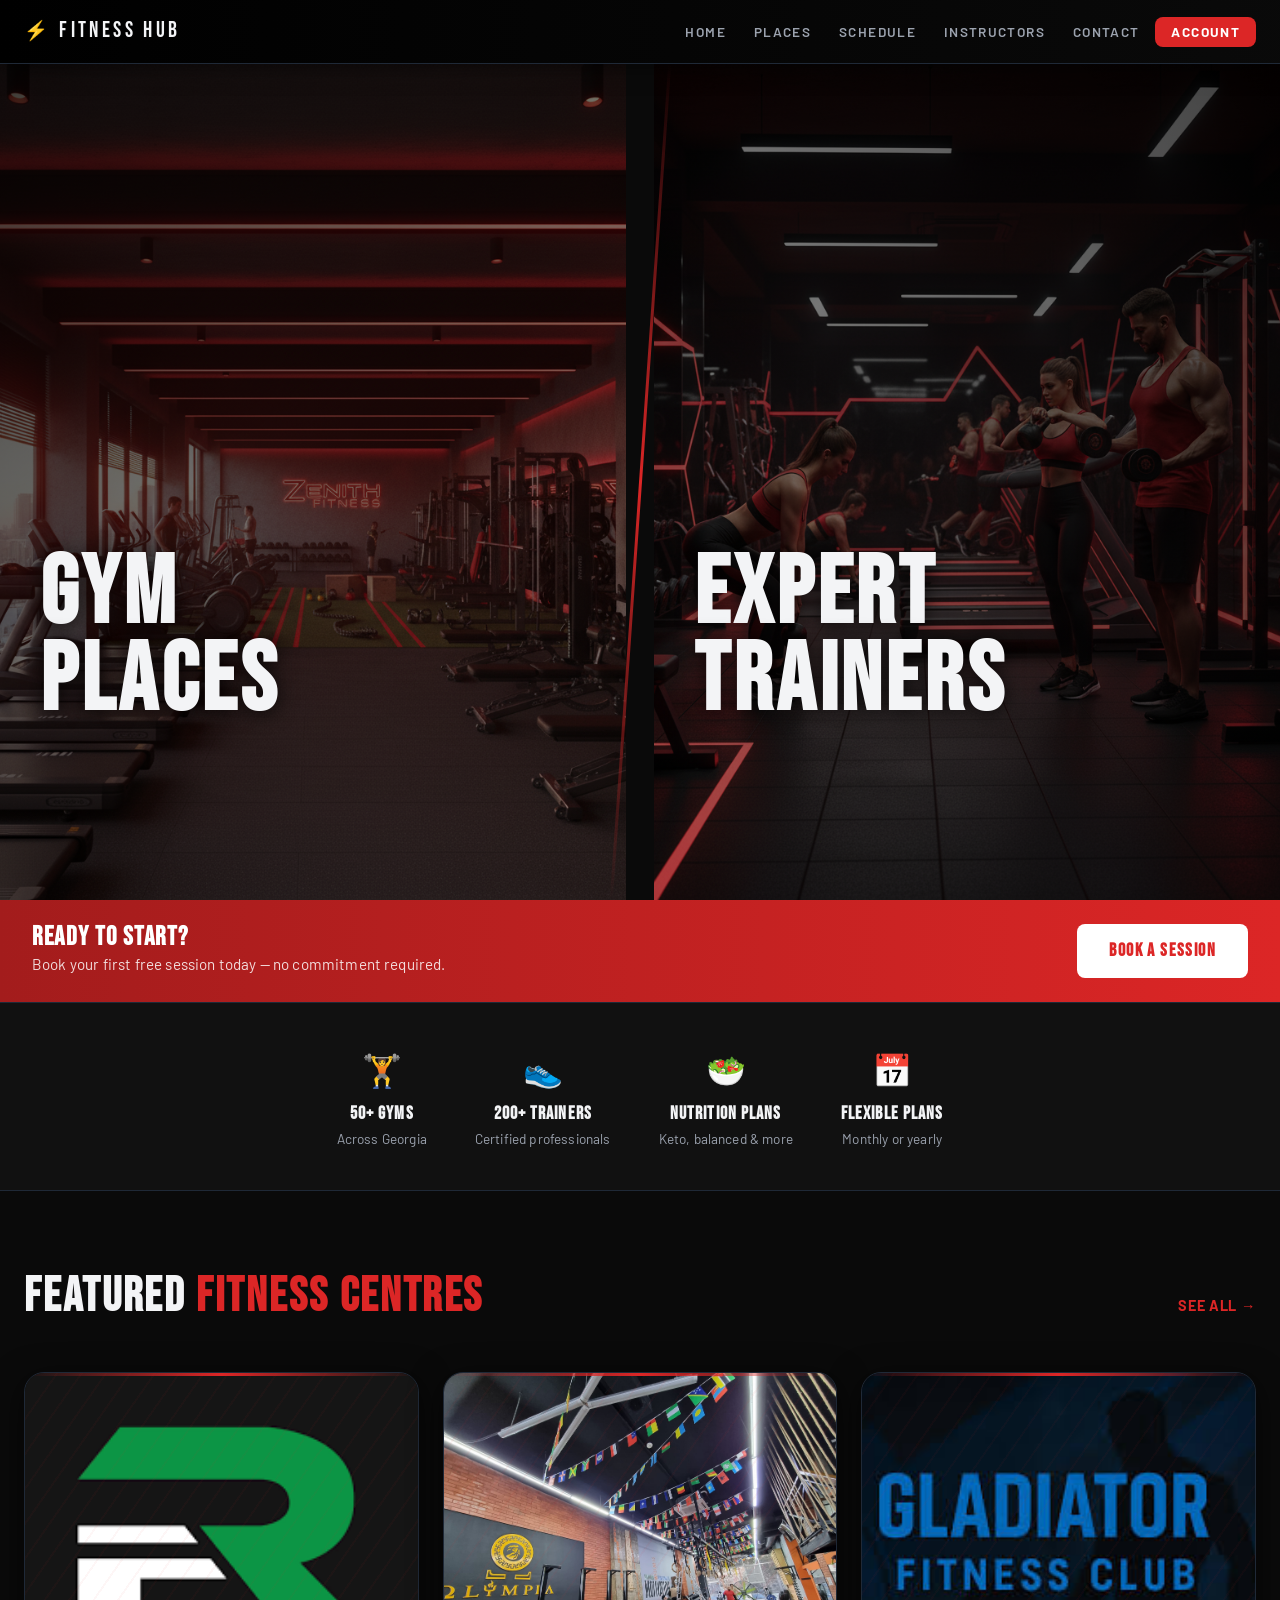
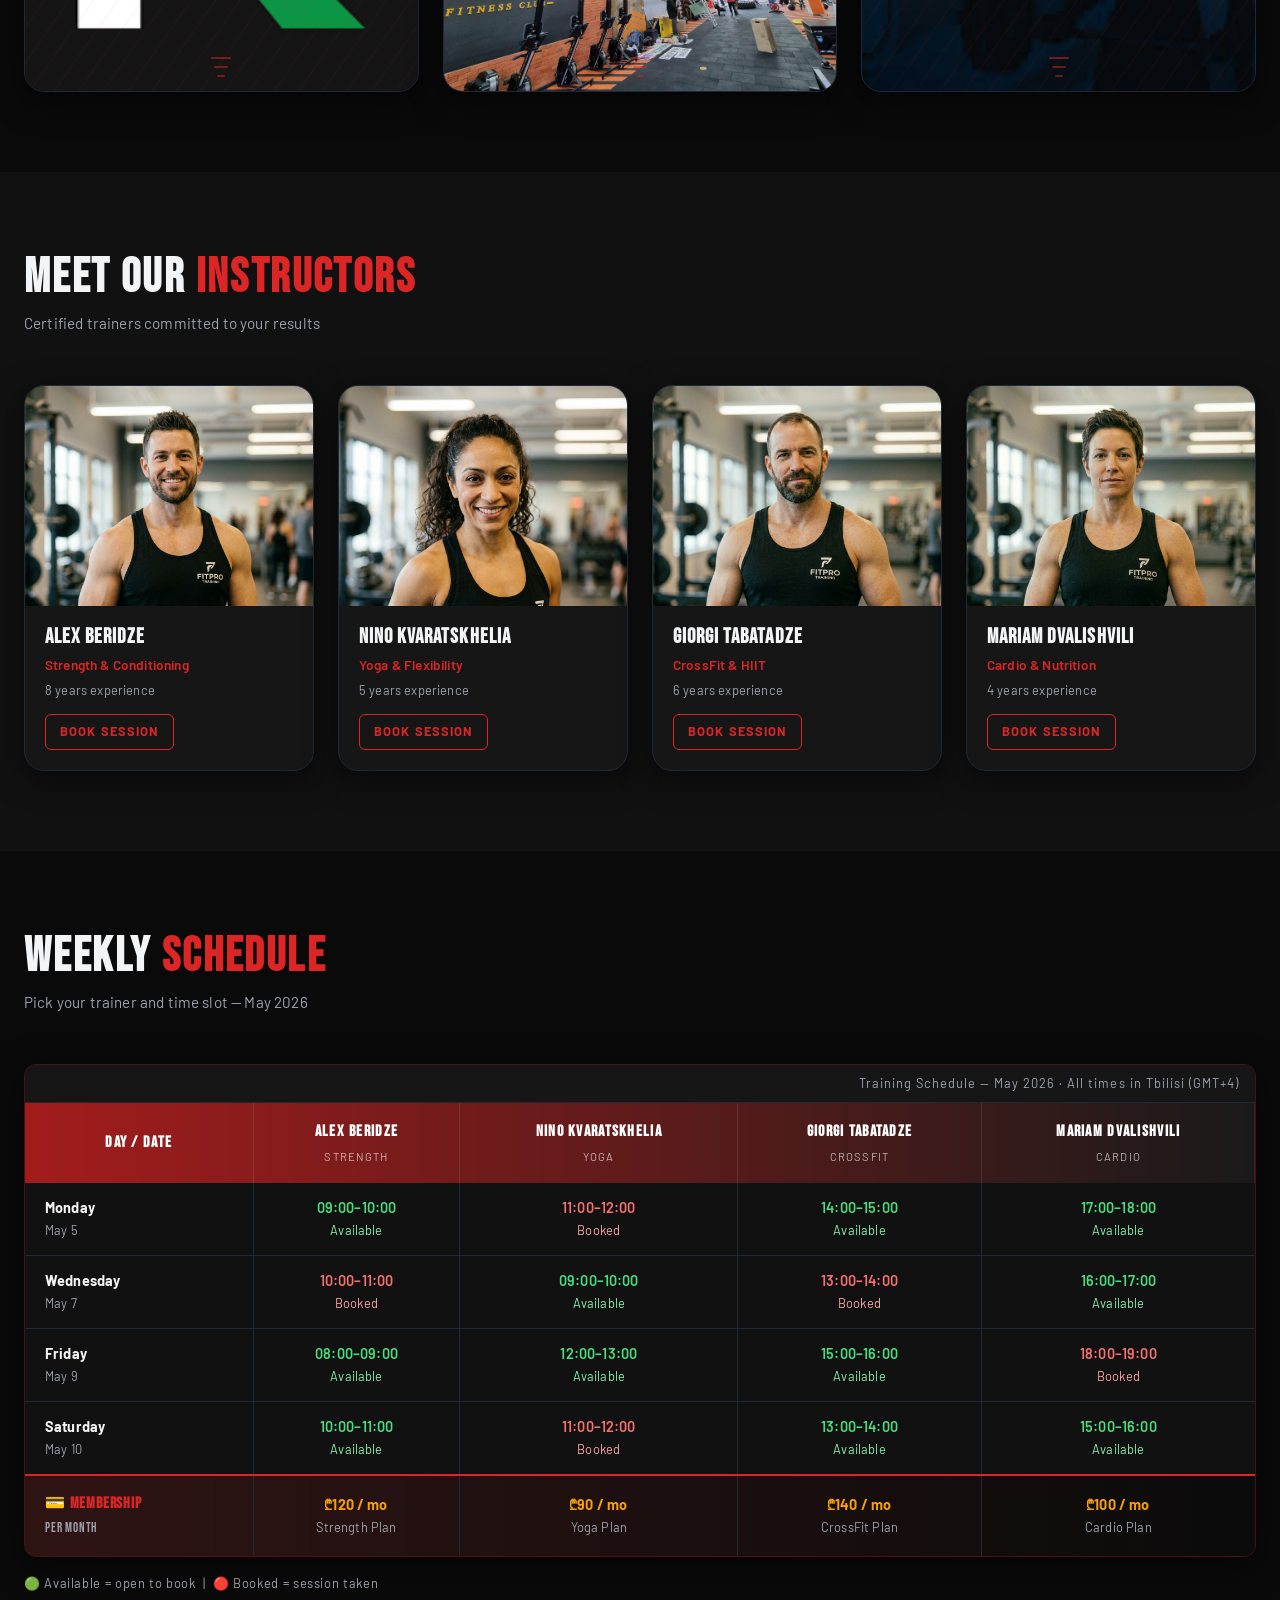
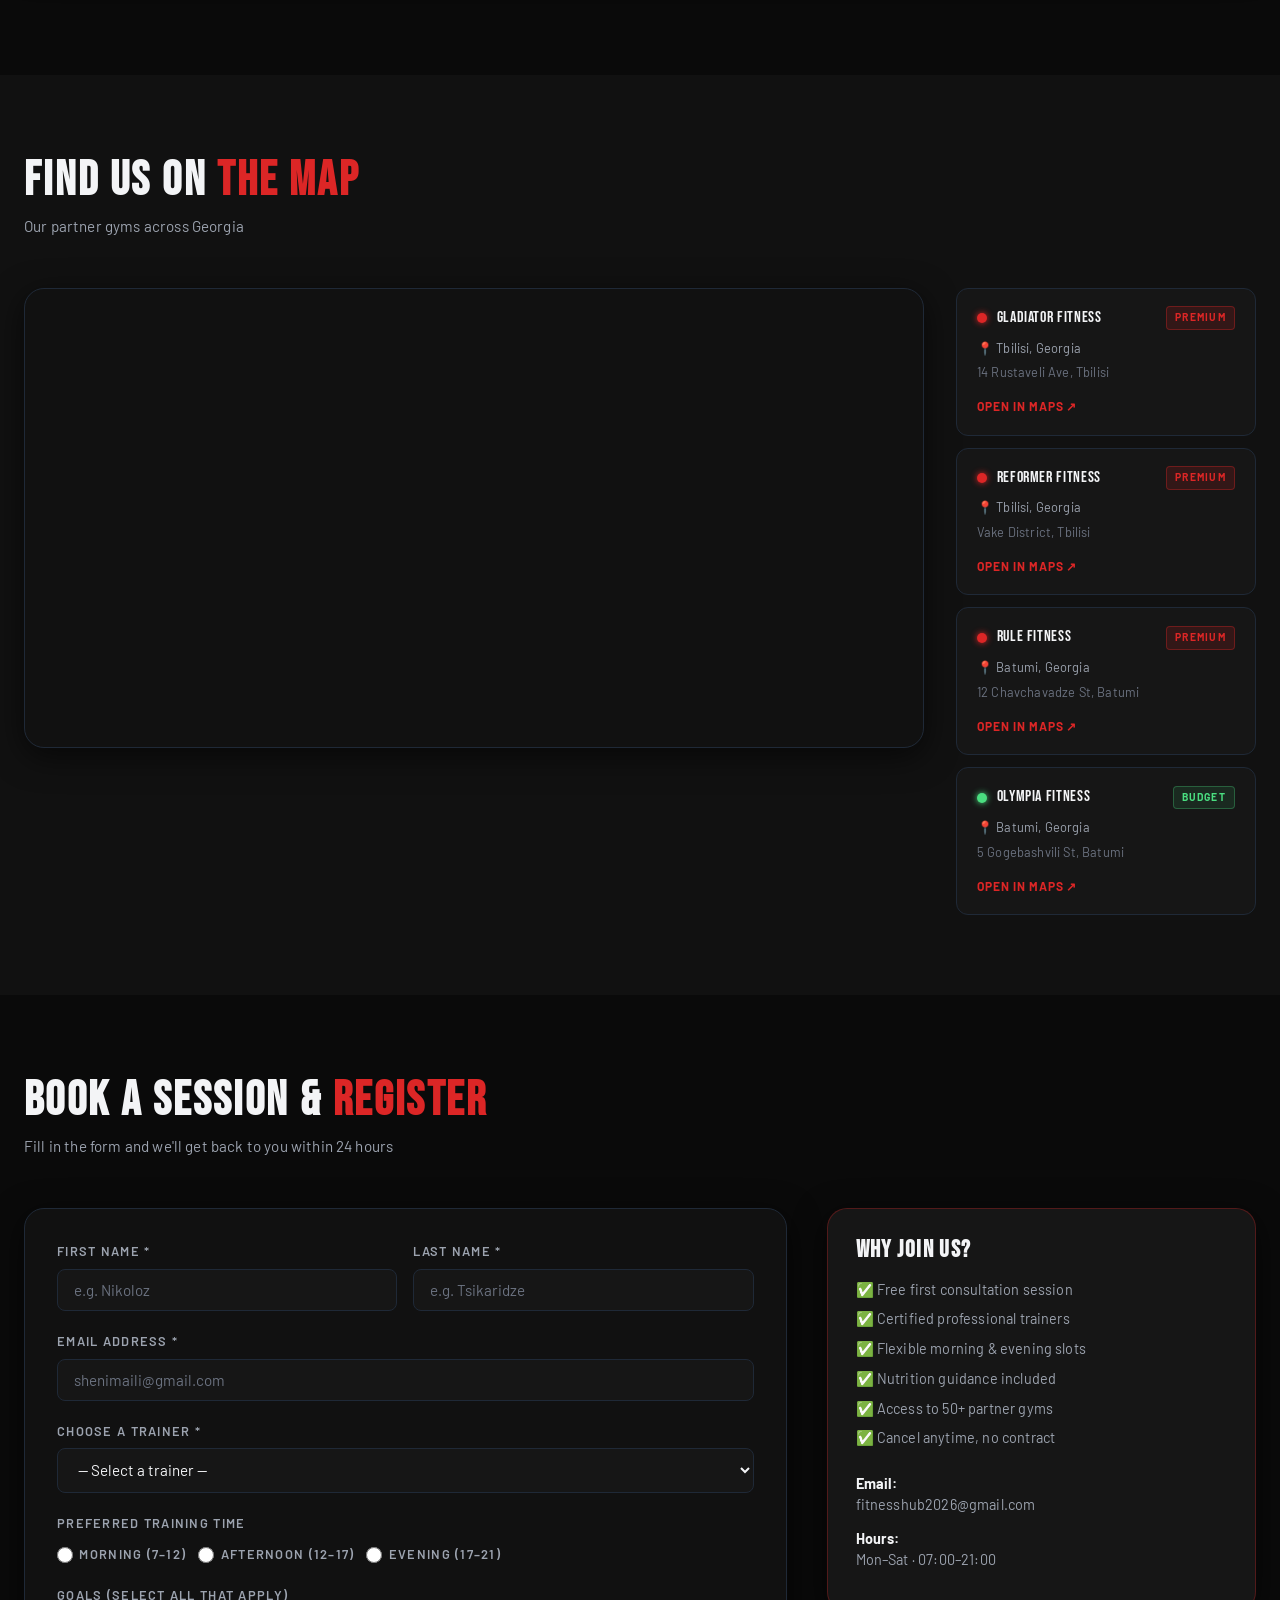
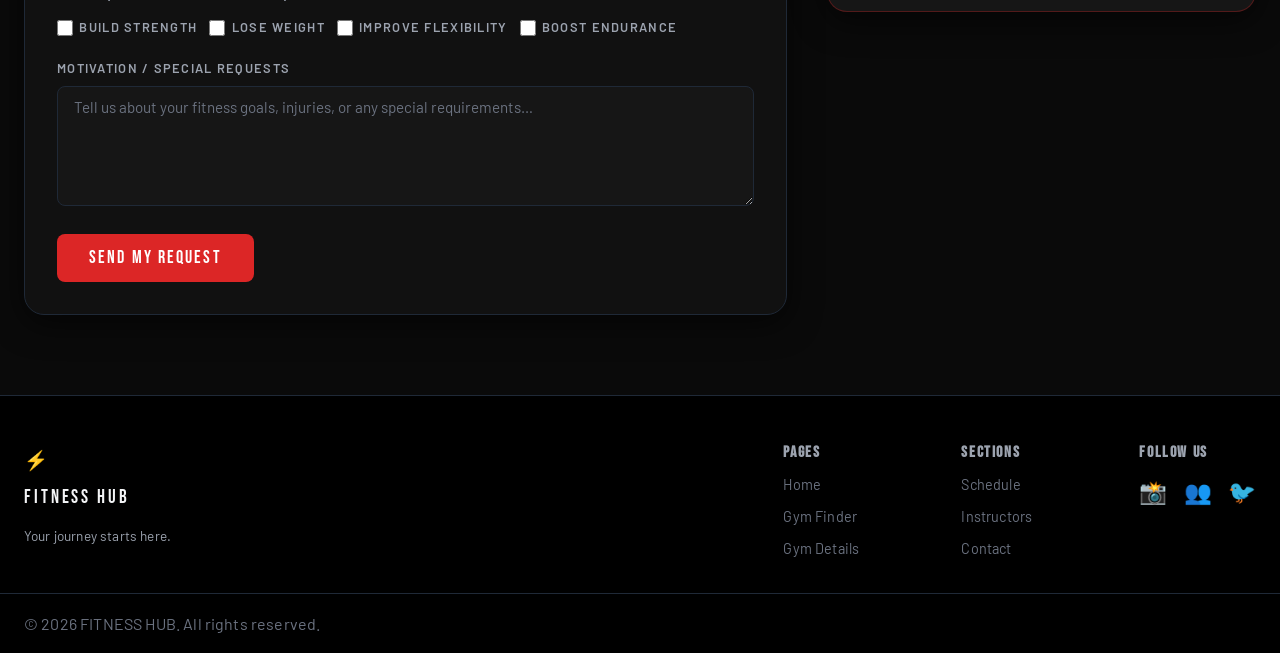
==== commit 445b3f06: "all .html files done .html !!!FINISHED!!! CSS - TO BE UPDATED" ====
--- a/FitHub/index.html
+++ b/FitHub/index.html
@@ -8,137 +8,6 @@
   <link rel="preconnect" href="https://fonts.gstatic.com" crossorigin />
   <link href="https://fonts.googleapis.com/css2?family=Bebas+Neue&family=Barlow:ital,wght@0,300;0,400;0,600;0,700;1,400&display=swap" rel="stylesheet"/>
   <link rel="stylesheet" href="style.css" />
-
-
-  <style>
-    
-  
-    .nav-container {
-      display: flex !important;
-      align-items: center !important;
-      justify-content: space-between !important; 
-      width: 100% !important;
-      max-width: 100% !important; 
-      padding: 0.5rem 2rem !important; 
-      box-sizing: border-box !important;
-    } 
-    .nav-logo {
-      margin-right: auto !important; 
-      display: flex;
-      align-items: center;
-    }
-
-    .nav-links {
-      margin-left: auto !important; 
-      display: flex;
-      align-items: center;
-      gap: 1.5rem;
-      list-style: none;
-      padding: 0;
-      margin: 0;
-    }
-
-    /*  header gasworebuli saboloo / importantebi gamoyenebulia overridebistvis */
-    .section-header {
-      display: block !important;        
-      text-align: left;
-      margin-bottom: 2.5rem;
-    }
-    .section-subtitle {
-      display: block !important;
-      margin-top: 0.5rem !important;
-      text-align: left !important;
-      width: auto !important;
-      margin-left: 0 !important;
-    }
-    
-    #places-section .section-header {
-      display: flex !important;
-      align-items: baseline;
-      justify-content: space-between;
-    }
-
-    /* IFRAME ADGILISTVIS */
-    .map-section-layout {
-      display: flex;
-      gap: 1rem;
-      align-items: stretch;
-      flex-wrap: nowrap;
-      background: #0a0a0a;
-      padding: 1rem;
-      border-radius: 12px;
-    }
-    .map-iframe-wrap {
-      flex: 3;
-      min-width: 300px;
-      border-radius: 8px;
-      overflow: hidden;
-      border: 1px solid #262626;
-    }
-    .map-iframe-wrap iframe {
-      display: block;
-      width: 100%;
-      height: 450px;
-      filter: contrast(1.2);
-      border: 0;
-    }
-    .map-locations-panel {
-      flex: 1;
-      min-width: 260px;
-      display: flex;
-      flex-direction: column;
-      gap: 0.75rem;
-      padding-right: 0;
-    }
-    .map-locations-panel::-webkit-scrollbar { width: 4px; }
-    .map-locations-panel::-webkit-scrollbar-track { background: #0a0a0a; }
-    .map-locations-panel::-webkit-scrollbar-thumb { background: #262626; border-radius: 10px; }
-
-    .map-loc-card {
-      background: #0f0f0f;
-      border: 1px solid #1f1f1f;
-      border-radius: 6px;
-      padding: 0.75rem;
-      transition: all 0.2s;
-      text-decoration: none;
-    }
-    .map-loc-card:hover {
-      border-color: #DC2626;
-      background: #141414;
-    }
-    .mlc-top { display: flex; align-items: center; gap: 0.5rem; margin-bottom: 0.4rem; }
-    .mlc-dot { width: 6px; height: 6px; border-radius: 50%; }
-    .mlc-dot.red   { background: #DC2626; box-shadow: 0 0 6px #DC2626; }
-    .mlc-dot.green { background: #4ADE80; box-shadow: 0 0 6px #4ADE80; }
-    .mlc-name { font-family: 'Bebas Neue', sans-serif; font-size: 0.95rem; color: #fff; }
-    .mlc-badge {
-      margin-left: auto;
-      font-size: 0.55rem;
-      font-weight: 800;
-      padding: 0.1rem 0.4rem;
-      border-radius: 3px;
-      text-transform: uppercase;
-    }
-    .mlc-badge.premium { color: #DC2626; border: 1px solid #DC2626; background: rgba(220,38,38,0.05); }
-    .mlc-badge.budget  { color: #4ADE80; border: 1px solid #4ADE80; background: rgba(74,222,128,0.05); }
-    .mlc-city, .mlc-addr { font-size: 0.7rem; color: #737373; margin-left: 0.9rem; }
-    .mlc-open-btn {
-      display: block;
-      margin-top: 0.6rem;
-      margin-left: 0.9rem;
-      font-size: 0.6rem;
-      font-weight: 800;
-      text-transform: uppercase;
-      color: #DC2626;
-      text-decoration: none;
-    }
-    /* @media */
-    @media (max-width: 992px) {
-      .map-section-layout { flex-direction: column; }
-      .map-locations-panel { max-height: none; width: 100%; }
-      .map-iframe-wrap { height: 300px; }
-    }
-  </style>
 </head>
 <body>
 
@@ -148,12 +17,12 @@
         <span class="logo-icon">⚡</span>FITNESS HUB
       </a>
       <ul class="nav-links">
-        <li><a href="#hero"               class="nav-link">Home</a></li>
-        <li><a href="gyms.html"           class="nav-link">Places</a></li>
-        <li><a href="#schedule"           class="nav-link">Schedule</a></li>
+        <li><a href="#hero"                class="nav-link">Home</a></li>
+        <li><a href="gyms.html"            class="nav-link">Places</a></li>
+        <li><a href="#schedule"            class="nav-link">Schedule</a></li>
         <li><a href="#instructors-section" class="nav-link">Instructors</a></li>
-        <li><a href="#contact"            class="nav-link">Contact</a></li>
-        <li><a href="account.html"        class="nav-link nav-cta">Account</a></li>
+        <li><a href="#contact"             class="nav-link">Contact</a></li>
+        <li><a href="account.html"         class="nav-link nav-cta">Account</a></li>
       </ul>
       <label class="hamburger" for="mobile-toggle">
         <span></span><span></span><span></span>
@@ -200,7 +69,7 @@
       </div>
     </section>
 
-    <!-- Book banner - dasajavshni -->
+    <!-- Book banner -->
     <section class="book-banner">
       <div class="book-banner-inner">
         <div class="book-banner-text">
@@ -211,7 +80,7 @@
       </div>
     </section>
 
-    <!-- features strip - ras vtavazobt -->
+    <!-- Dziritadi shetavazebebi -->
     <section class="features-strip">
       <div class="feature-item">
         <span class="feature-icon">🏋️</span>
@@ -235,7 +104,7 @@
       </div>
     </section>
 
-    <!-- gym card-ebi modzraobit scrollebit -->
+    <!-- chvens mier shetavazebuli fitnes darbazebi  -->
     <section id="places-section" class="section-container">
       <div class="section-header">
         <h2 class="section-title">Featured <span class="accent">Fitness Centres</span></h2>
@@ -294,7 +163,7 @@
       </div>
     </section>
 
-    <!-- INSTRUCTORS -->
+    <!-- Instructorebis seqcia / dasrulebuli -->
     <section id="instructors-section" class="section-container section-dark">
       <div class="section-header">
         <h2 class="section-title">Meet Our <span class="accent">Instructors</span></h2>
@@ -340,7 +209,7 @@
       </div>
     </section>
 
-    <!-- SCHEDULE  -->
+    <!-- Schedule / dasrulebuli  -->
     <section id="schedule" class="section-container">
       <div class="section-header">
         <h2 class="section-title">Weekly <span class="accent">Schedule</span></h2>
@@ -402,7 +271,7 @@
       <p class="table-note">🟢 Available = open to book &nbsp;|&nbsp; 🔴 Booked = session taken</p>
     </section>
 
-    <!-- RUKA IFRAME -->
+    <!-- Rukis seqcia / gamartuli / dasrulebuli iframeti  -->
     <section id="map-section" class="section-container section-dark">
       <div class="section-header">
         <h2 class="section-title">Find Us on <span class="accent">the Map</span></h2>
@@ -462,7 +331,7 @@
       </div>
     </section>
 
-    <!-- Contact informacia -->
+    <!-- Contanct info - Book a session - inputs ... dasrulebuli -->
     <section id="contact" class="section-container">
       <div class="section-header">
         <h2 class="section-title">Book a Session &amp; <span class="accent">Register</span></h2>
@@ -473,16 +342,16 @@
           <div class="form-row">
             <div class="form-group">
               <label for="fname">First Name *</label>
-              <input type="text" id="fname" name="fname" placeholder="e.g. Giorgi" required />
+              <input type="text" id="fname" name="fname" placeholder="e.g. Nikoloz" required />
             </div>
             <div class="form-group">
               <label for="lname">Last Name *</label>
-              <input type="text" id="lname" name="lname" placeholder="e.g. Beridze" required />
+              <input type="text" id="lname" name="lname" placeholder="e.g. Tsikaridze" required />
             </div>
           </div>
           <div class="form-group">
             <label for="email">Email Address *</label>
-            <input type="email" id="email" name="email" placeholder="you@example.com" required />
+            <input type="email" id="email" name="email" placeholder="shenimaili@gmail.com" required />
           </div>
           <div class="form-group">
             <label for="trainer">Choose a Trainer *</label>
--- a/FitHub/style.css
+++ b/FitHub/style.css
@@ -1,4 +1,3 @@
-
 :root {
   --red:        #DC2626;
   --red-dark:   #A31C1C;
@@ -23,7 +22,7 @@
   --max-w:     1280px;
 }
 
-/*  BASE  */
+/* BASE */
 *, *::before, *::after { box-sizing: border-box; margin: 0; padding: 0; }
 html { scroll-behavior: smooth; font-size: 16px; }
 body {
@@ -41,17 +40,17 @@
 a { color: inherit; text-decoration: none; }
 ul { list-style: none; }
 
-/*  typographia  */
+/* TYPOGRAPHY */
 h1, h2, h3, h4 { font-family: var(--font-display); line-height: 1.1; letter-spacing: 0.04em; }
 h1 { font-size: clamp(2.8rem, 7vw, 5.5rem); }
 h2 { font-size: clamp(2rem, 4vw, 3.2rem); }
 h3 { font-size: clamp(1.3rem, 2.5vw, 1.8rem); }
 h4 { font-size: 1.1rem; }
-p { font-size: 1rem; line-height: 1.7; }
+p  { font-size: 1rem; line-height: 1.7; }
 small { font-size: 0.8rem; }
 .accent { color: var(--red); }
 
-/*  Header da navigacia */
+/* HEADER */
 header {
   position: sticky;
   top: 0;
@@ -63,8 +62,6 @@
   box-shadow: 0 2px 20px rgba(0,0,0,0.5);
   width: 100%;
 }
-
-/* nav-cont centrshi */
 .nav-container {
   max-width: var(--max-w);
   margin: 0 auto;
@@ -76,7 +73,6 @@
   justify-content: space-between;
   position: relative;
 }
-
 .nav-logo {
   display: flex;
   align-items: center;
@@ -90,7 +86,6 @@
 }
 .nav-logo:hover { color: var(--red); }
 .logo-icon { font-size: 1.2rem; }
-
 .nav-links {
   display: flex;
   align-items: center;
@@ -122,7 +117,7 @@
 }
 .nav-cta:hover { background: var(--red-dark); box-shadow: var(--shadow-red); transform: translateY(-1px); }
 
-/* Mobile nav */
+/* MOBILE NAV */
 .hamburger { display: none; flex-direction: column; gap: 5px; cursor: pointer; padding: 0.4rem; z-index: 101; }
 .hamburger span { display: block; width: 24px; height: 2px; background: var(--text); border-radius: 2px; transition: transform 0.3s, opacity 0.3s; }
 .mobile-toggle-input { display: none; }
@@ -155,7 +150,7 @@
 .mobile-toggle-input:checked + .hamburger span:nth-child(2) { opacity: 0; }
 .mobile-toggle-input:checked + .hamburger span:nth-child(3) { transform: translateY(-7px) rotate(-45deg); }
 
-/*  Split-curtain shuaze gayofa  */
+/* HERO SPLIT */
 .hero-split {
   display: flex;
   height: calc(100vh - var(--nav-h));
@@ -262,7 +257,7 @@
   background: linear-gradient(to bottom, transparent 0%, var(--red) 50%, transparent 100%);
 }
 
-/*  Book banneri */
+/* BOOK BANNER */
 .book-banner {
   background: linear-gradient(90deg, var(--red-dark), var(--red));
   padding: 1.5rem 2rem;
@@ -278,7 +273,7 @@
   flex-wrap: wrap;
 }
 .book-banner-text h3 { font-family: var(--font-display); font-size: 1.6rem; letter-spacing: 0.06em; color: #fff; }
-.book-banner-text p { color: rgba(255,255,255,0.85); font-size: 0.95rem; }
+.book-banner-text p  { color: rgba(255,255,255,0.85); font-size: 0.95rem; }
 .book-banner-btn {
   padding: 0.75rem 2rem;
   background: #fff;
@@ -293,7 +288,7 @@
 }
 .book-banner-btn:hover { background: var(--near-black); color: var(--red); transform: translateY(-2px); }
 
-/*  features strip  */
+/* FEATURES STRIP */
 .features-strip {
   background: var(--dark-card);
   border-top: 1px solid var(--border);
@@ -308,9 +303,9 @@
 .feature-item:hover { transform: translateY(-4px); }
 .feature-icon { font-size: 2rem; display: block; margin-bottom: 0.5rem; }
 .feature-item h4 { font-family: var(--font-display); font-size: 1.15rem; letter-spacing: 0.06em; }
-.feature-item p { color: var(--text-muted); font-size: 0.85rem; margin-top: 0.2rem; }
-
-/*  seqciis containeri margin-left da right autoze  */
+.feature-item p  { color: var(--text-muted); font-size: 0.85rem; margin-top: 0.2rem; }
+
+/* SECTION CONTAINER */
 .section-container {
   max-width: var(--max-w);
   margin-left: auto;
@@ -318,37 +313,20 @@
   padding: 5rem 1.5rem;
   width: 100%;
 }
-
-/* dark seqciebi mtlian sigrdeze magram shignita contenti rac aqvt shuashia */
 .section-dark {
   background: var(--dark-card);
-  max-width: none;  
+  max-width: none;
   padding-left: 0;
   padding-right: 0;
 }
-
-/* shida wrapperi section darkshi gamoyenebuli rom contenti da cap os maxze. */
-.section-dark > *:not(.section-header) {
+.section-dark > * {
   max-width: var(--max-w);
   margin-left: auto;
   margin-right: auto;
   padding-left: 1.5rem;
   padding-right: 1.5rem;
 }
-.section-dark > .section-header {
-  max-width: var(--max-w);
-  margin-left: auto;
-  margin-right: auto;
-  padding-left: 1.5rem;
-  padding-right: 1.5rem;
-}
-
-/* Section Headeri */
-.section-header {
-  display: block;           /* subtitle sits below title, not floating right */
-  margin-bottom: 3rem;
-}
-/* Yvela See all istvis viyenebt shemdegs:  */
+.section-header { display: block; margin-bottom: 3rem; }
 #places-section .section-header {
   display: flex;
   align-items: baseline;
@@ -356,18 +334,8 @@
   flex-wrap: wrap;
   gap: 1rem;
 }
-
-.section-title {
-  font-family: var(--font-display);
-  font-size: clamp(2rem, 4vw, 3rem);
-  letter-spacing: 0.05em;
-}
-.section-subtitle {
-  display: block;
-  color: var(--text-muted);
-  font-size: 0.95rem;
-  margin-top: 0.4rem;
-}
+.section-title { font-family: var(--font-display); font-size: clamp(2rem, 4vw, 3rem); letter-spacing: 0.05em; }
+.section-subtitle { display: block; color: var(--text-muted); font-size: 0.95rem; margin-top: 0.4rem; }
 .section-link {
   font-size: 0.9rem;
   font-weight: 700;
@@ -378,7 +346,7 @@
 }
 .section-link:hover { color: #fff; letter-spacing: 0.12em; }
 
-/*  Gym cardebistvis modzraobistvis  */
+/* GYM CARDS */
 .cards-grid { display: flex; gap: 1.5rem; flex-wrap: wrap; }
 .gym-card {
   flex: 1;
@@ -425,21 +393,6 @@
   height: 3px;
   background: linear-gradient(90deg, transparent, var(--red), transparent);
 }
-.gym-card-watermark {
-  font-family: var(--font-display);
-  font-size: 4.5rem;
-  letter-spacing: 0.04em;
-  color: rgba(220,38,38,0.12);
-  text-align: center;
-  line-height: 0.95;
-  position: absolute;
-  inset: 0;
-  display: flex;
-  align-items: center;
-  justify-content: center;
-  padding: 1rem;
-  text-transform: uppercase;
-}
 .gym-card-visual-info { position: relative; z-index: 2; text-align: center; padding: 1.5rem; }
 .gym-card-visual-info .gym-icon { font-size: 2.8rem; display: block; margin-bottom: 0.75rem; }
 .gym-card-visual-info .gym-name-big { font-family: var(--font-display); font-size: 1.6rem; letter-spacing: 0.06em; }
@@ -480,7 +433,7 @@
   background: linear-gradient(90deg, var(--red-dark), var(--red), transparent);
 }
 .gym-card-body h3 { font-family: var(--font-display); font-size: 1.5rem; letter-spacing: 0.06em; }
-.gym-meta { font-size: 0.75rem; color: var(--text-muted); text-transform: uppercase; letter-spacing: 0.12em; }
+.gym-meta   { font-size: 0.75rem; color: var(--text-muted); text-transform: uppercase; letter-spacing: 0.12em; }
 .gym-rating { font-size: 1rem; font-weight: 700; color: #F59E0B; display: flex; align-items: center; gap: 0.4rem; }
 .gym-card-desc { font-size: 0.85rem; color: var(--text-muted); line-height: 1.6; flex: 1; }
 .gym-card-btn {
@@ -498,12 +451,8 @@
 }
 .gym-card-btn:hover { background: var(--red-dark); transform: translateX(3px); }
 
-/*  Iinstructorebistvis  */
-.instructors-grid {
-  display: flex;
-  gap: 1.5rem;
-  flex-wrap: wrap;
-}
+/* INSTRUCTORS */
+.instructors-grid { display: flex; gap: 1.5rem; flex-wrap: wrap; }
 .instructor-card {
   flex: 1;
   min-width: 220px;
@@ -520,7 +469,7 @@
 .instructor-info { padding: 1.25rem; }
 .instructor-info h3 { font-family: var(--font-display); font-size: 1.3rem; letter-spacing: 0.05em; }
 .instructor-spec { color: var(--red); font-size: 0.85rem; font-weight: 600; margin: 0.25rem 0; }
-.instructor-exp { color: var(--text-muted); font-size: 0.8rem; margin-bottom: 0.75rem; }
+.instructor-exp  { color: var(--text-muted); font-size: 0.8rem; margin-bottom: 0.75rem; }
 .instructor-btn {
   display: inline-block;
   padding: 0.4rem 0.9rem;
@@ -536,7 +485,7 @@
 }
 .instructor-btn:hover { background: var(--red); color: #fff; }
 
-/*  GANRIGIS CXRILI MTLIANI VISUALI  */
+/* SCHEDULE TABLE */
 .table-wrapper { overflow-x: auto; border-radius: var(--radius); border: 1px solid var(--border-red); box-shadow: var(--shadow); }
 .schedule-table { width: 100%; border-collapse: collapse; background: var(--dark-card); font-size: 0.9rem; }
 .schedule-table caption { font-size: 0.8rem; color: var(--text-muted); letter-spacing: 0.08em; text-align: right; padding: 0.5rem 1rem; background: var(--dark-card2); border-bottom: 1px solid var(--border); }
@@ -550,10 +499,10 @@
 .schedule-table tbody td:last-child { border-right: none; }
 .day-cell { font-weight: 700; color: var(--text); text-align: left !important; min-width: 110px; }
 .day-cell small { color: var(--text-muted); font-weight: 400; }
-.slot-available { color: #4ADE80; font-weight: 600; }
+.slot-available       { color: #4ADE80; font-weight: 600; }
 .slot-available small { color: #86EFAC; font-weight: 400; }
-.slot-booked { color: #F87171; font-weight: 600; }
-.slot-booked small { color: #FCA5A5; font-weight: 400; }
+.slot-booked          { color: #F87171; font-weight: 600; }
+.slot-booked small    { color: #FCA5A5; font-weight: 400; }
 .schedule-table tfoot .pricing-row { background: linear-gradient(90deg, rgba(220,38,38,0.15), rgba(10,10,10,0.9)); border-top: 2px solid var(--red); }
 .pricing-row td { padding: 1rem 1.25rem; text-align: center; font-weight: 700; color: #F59E0B; border-right: 1px solid var(--border); line-height: 1.5; }
 .pricing-row td:last-child { border-right: none; }
@@ -561,26 +510,11 @@
 .pricing-row small { color: var(--text-muted); font-weight: 400; }
 .table-note { margin-top: 1rem; font-size: 0.8rem; color: var(--text-muted); letter-spacing: 0.05em; }
 
-/* SAKONTAKTO FORMA */
-.form-layout { display: flex; gap: 2.5rem; align-items: flex-start; flex-wrap: wrap; }
-.contact-form {
-  flex: 1.5;
-  min-width: 280px;
-  background: var(--dark-card);
-  border: 1px solid var(--border);
-  border-radius: var(--radius-lg);
-  padding: 2rem;
-  box-shadow: var(--shadow);
-  display: flex;
-  flex-direction: column;
-  gap: 1.25rem;
-}
-.form-row { display: flex; gap: 1rem; flex-wrap: wrap; }
-.form-row .form-group { flex: 1; min-width: 140px; }
-.form-group { display: flex; flex-direction: column; gap: 0.4rem; }
-.form-group label { font-size: 0.8rem; font-weight: 600; letter-spacing: 0.1em; text-transform: uppercase; color: var(--text-muted); }
+/* SHARED INPUT STYLES */
 .form-group input[type="text"],
 .form-group input[type="email"],
+.form-group input[type="password"],
+.form-group input[type="date"],
 .form-group select,
 .form-group textarea {
   background: var(--dark-card2);
@@ -599,7 +533,27 @@
 .form-group textarea:focus { border-color: var(--red); box-shadow: 0 0 0 3px rgba(220,38,38,0.2); }
 .form-group select option { background: var(--dark-card2); }
 .form-group textarea { resize: vertical; min-height: 120px; }
-.form-group input::placeholder, .form-group textarea::placeholder { color: var(--text-dim); }
+.form-group input::placeholder,
+.form-group textarea::placeholder { color: var(--text-dim); }
+
+/* FORM LAYOUT */
+.form-layout { display: flex; gap: 2.5rem; align-items: flex-start; flex-wrap: wrap; }
+.contact-form {
+  flex: 1.5;
+  min-width: 280px;
+  background: var(--dark-card);
+  border: 1px solid var(--border);
+  border-radius: var(--radius-lg);
+  padding: 2rem;
+  box-shadow: var(--shadow);
+  display: flex;
+  flex-direction: column;
+  gap: 1.25rem;
+}
+.form-row { display: flex; gap: 1rem; flex-wrap: wrap; }
+.form-row .form-group { flex: 1; min-width: 140px; }
+.form-group { display: flex; flex-direction: column; gap: 0.4rem; }
+.form-group label { font-size: 0.8rem; font-weight: 600; letter-spacing: 0.1em; text-transform: uppercase; color: var(--text-muted); }
 .radio-group, .checkbox-group { display: flex; flex-wrap: wrap; gap: 0.75rem; margin-top: 0.25rem; }
 .radio-label, .checkbox-label { display: flex; align-items: center; gap: 0.4rem; font-size: 0.9rem; color: var(--text-muted); cursor: pointer; transition: color var(--transition); }
 .radio-label:hover, .checkbox-label:hover { color: var(--text); }
@@ -634,7 +588,162 @@
 .aside-contact p { font-size: 0.9rem; color: var(--text-muted); margin-bottom: 0.75rem; line-height: 1.5; }
 .aside-contact strong { color: var(--text); }
 
-/*  page tagi */
+/* MODALS */
+.modal-toggle { display: none; }
+
+.modal-overlay {
+  display: none;
+  position: fixed;
+  inset: 0;
+  z-index: 999;
+  align-items: center;
+  justify-content: center;
+  padding: 1.5rem;
+  background: rgba(0,0,0,0.75);
+  backdrop-filter: blur(4px);
+}
+.modal-overlay-forgot,
+.modal-overlay-signout {
+  display: none;
+}
+
+/* Show modals when their toggle is checked */
+#modal-forgot:checked   ~ .modal-overlay-forgot  { display: flex; }
+#modal-signout:checked  ~ .modal-overlay-signout { display: flex; }
+
+.modal-backdrop-close {
+  position: absolute;
+  inset: 0;
+  cursor: pointer;
+}
+.modal-box {
+  position: relative;
+  background: var(--dark-card);
+  border: 1px solid var(--border-red);
+  border-radius: var(--radius-lg);
+  padding: 2.5rem 2rem;
+  width: 100%;
+  max-width: 440px;
+  box-shadow: var(--shadow), var(--shadow-red);
+  animation: cardSlideUp 0.35s ease both;
+  z-index: 1;
+}
+.modal-close {
+  position: absolute;
+  top: 1rem; right: 1rem;
+  font-size: 1rem;
+  color: var(--text-muted);
+  cursor: pointer;
+  transition: color var(--transition);
+  line-height: 1;
+  padding: 0.25rem 0.5rem;
+  border-radius: 4px;
+}
+.modal-close:hover { color: var(--red); background: rgba(220,38,38,0.1); }
+.modal-logo {
+  font-family: var(--font-display);
+  font-size: 1.1rem;
+  letter-spacing: 0.15em;
+  color: var(--text-muted);
+  margin-bottom: 1.25rem;
+}
+.modal-logo span { color: var(--red); margin-right: 0.3rem; }
+.modal-box h2 { font-size: clamp(1.6rem, 3vw, 2rem); margin-bottom: 0.4rem; }
+.modal-sub { font-size: 0.9rem; color: var(--text-muted); margin-bottom: 1.5rem; line-height: 1.6; }
+.modal-form { display: flex; flex-direction: column; gap: 1rem; }
+.modal-field { display: flex; flex-direction: column; gap: 0.4rem; }
+.modal-field label { font-size: 0.75rem; font-weight: 700; letter-spacing: 0.1em; text-transform: uppercase; color: var(--text-muted); }
+.modal-field input {
+  background: var(--dark-card2);
+  border: 1px solid var(--border);
+  border-radius: 8px;
+  padding: 0.7rem 1rem;
+  color: var(--text);
+  font-family: var(--font-body);
+  font-size: 0.95rem;
+  outline: none;
+  width: 100%;
+  transition: border-color var(--transition), box-shadow var(--transition);
+}
+.modal-field input:focus { border-color: var(--red); box-shadow: 0 0 0 3px rgba(220,38,38,0.2); }
+.modal-field input::placeholder { color: var(--text-dim); }
+.security-info {
+  background: rgba(220,38,38,0.06);
+  border: 1px solid var(--border-red);
+  border-radius: 8px;
+  padding: 0.75rem 1rem;
+  font-size: 0.85rem;
+  color: var(--text-muted);
+}
+.security-info strong { color: var(--text); }
+.modal-submit {
+  padding: 0.8rem 1.5rem;
+  background: var(--red);
+  color: #fff;
+  font-family: var(--font-display);
+  font-size: 1.05rem;
+  letter-spacing: 0.1em;
+  border: none;
+  border-radius: 8px;
+  cursor: pointer;
+  transition: background var(--transition), transform 0.15s;
+  margin-top: 0.25rem;
+}
+.modal-submit:hover { background: var(--red-dark); transform: translateY(-2px); box-shadow: var(--shadow-red); }
+.modal-switch { font-size: 0.85rem; color: var(--text-muted); text-align: center; }
+.modal-switch label { color: var(--red); cursor: pointer; font-weight: 600; transition: color var(--transition); }
+.modal-switch label:hover { color: #fff; }
+.modal-forgot-link { font-size: 0.82rem; color: var(--red); cursor: pointer; font-weight: 600; transition: color var(--transition); align-self: flex-start; }
+.modal-forgot-link:hover { color: #fff; }
+
+/* SIGN OUT MODAL */
+.signout-box { text-align: center; max-width: 380px; padding: 2.5rem; }
+.signout-icon { font-size: 3rem; display: block; margin-bottom: 1rem; }
+.signout-box h2 { margin-bottom: 0.75rem; }
+.signout-box p { font-size: 0.9rem; color: var(--text-muted); margin-bottom: 2rem; line-height: 1.6; }
+.signout-actions { display: flex; gap: 1rem; justify-content: center; }
+.signout-cancel {
+  padding: 0.7rem 1.5rem;
+  background: transparent;
+  color: var(--text-muted);
+  border: 1px solid var(--border);
+  border-radius: 8px;
+  font-size: 0.9rem;
+  font-weight: 700;
+  cursor: pointer;
+  transition: border-color var(--transition), color var(--transition);
+}
+.signout-cancel:hover { border-color: var(--red); color: var(--text); }
+.signout-confirm {
+  padding: 0.7rem 1.5rem;
+  background: var(--red);
+  color: #fff;
+  border-radius: 8px;
+  font-size: 0.9rem;
+  font-weight: 700;
+  transition: background var(--transition), transform 0.15s;
+}
+.signout-confirm:hover { background: var(--red-dark); transform: translateY(-2px); }
+.signout-inline-btn {
+  font-size: 0.9rem;
+  color: var(--text-muted);
+  font-weight: 600;
+  cursor: pointer;
+  transition: color var(--transition);
+}
+.signout-inline-btn:hover { color: var(--red); }
+.nav-danger { color: #F87171 !important; }
+.nav-danger:hover { color: var(--red) !important; background: rgba(220,38,38,0.08) !important; }
+.pw-hint {
+  background: rgba(220,38,38,0.06);
+  border: 1px solid var(--border-red);
+  border-radius: 8px;
+  padding: 0.75rem 1rem;
+  font-size: 0.85rem;
+  color: var(--text-muted);
+}
+
+/* PAGE TAG */
 .page-tag {
   display: inline-block;
   font-size: 0.7rem;
@@ -648,33 +757,34 @@
   margin-bottom: 0.75rem;
 }
 
-/*  Footer  */
+/* FOOTER */
 footer { background: var(--black); border-top: 1px solid var(--border); margin-top: auto; }
 .footer-inner { max-width: var(--max-w); margin: 0 auto; padding: 3rem 1.5rem 2rem; display: flex; gap: 3rem; flex-wrap: wrap; }
 .footer-brand { flex: 1; min-width: 180px; display: flex; flex-direction: column; gap: 0.4rem; }
 .footer-brand span:nth-child(2) { font-family: var(--font-display); font-size: 1.2rem; letter-spacing: 0.15em; }
 .footer-brand p { font-size: 0.85rem; color: var(--text-muted); margin-top: 0.25rem; }
 .footer-links { display: flex; flex-direction: column; gap: 0.5rem; min-width: 130px; }
-.footer-links h4 { font-family: var(--font-display); font-size: 1rem; letter-spacing: 0.1em; color: var(--text-muted); text-transform: uppercase; margin-bottom: 0.25rem; }
+.footer-links h4,
+.footer-social h4 { font-family: var(--font-display); font-size: 1rem; letter-spacing: 0.1em; color: var(--text-muted); text-transform: uppercase; margin-bottom: 0.25rem; }
+.footer-social h4 { margin-bottom: 0.75rem; }
 .footer-links a { font-size: 0.9rem; color: var(--text-dim); transition: color var(--transition); }
 .footer-links a:hover { color: var(--red); }
-.footer-social h4 { font-family: var(--font-display); font-size: 1rem; letter-spacing: 0.1em; color: var(--text-muted); text-transform: uppercase; margin-bottom: 0.75rem; }
 .social-icons { display: flex; gap: 1rem; }
 .social-icons a { font-size: 1.4rem; transition: transform var(--transition), filter var(--transition); }
 .social-icons a:hover { transform: scale(1.2) translateY(-2px); filter: drop-shadow(0 0 6px var(--red)); }
 .footer-bottom { max-width: var(--max-w); margin: 0 auto; padding: 1rem 1.5rem; border-top: 1px solid var(--border); font-size: 0.8rem; color: var(--text-dim); }
 
-/*  gym-s pagestvis  */
+/* GYMS PAGE */
 .gyms-hero {
   background: radial-gradient(ellipse at 60% 40%, rgba(220,38,38,0.18) 0%, rgba(0,0,0,0.92) 60%, var(--near-black) 100%);
-  padding: 5rem 1.5rem 3rem;
+  padding: 5rem 1.5rem 2rem;
   text-align: center;
   animation: heroFadeIn 0.8s ease both;
 }
 .gyms-hero-inner { max-width: 700px; margin: 0 auto; }
 .gyms-hero h1 { margin-top: 0.5rem; }
-.gyms-hero p { color: var(--text-muted); margin-top: 1rem; font-size: 1.05rem; }
-.filter-section { max-width: 900px; margin: -1rem auto 0; padding: 0 1.5rem 2rem; }
+.gyms-hero p  { color: var(--text-muted); margin-top: 1rem; font-size: 1.05rem; }
+.filter-section { max-width: 900px; margin: 0 auto; padding: 2rem 1.5rem; }
 .filter-bar {
   background: var(--dark-card);
   border: 1px solid var(--border-red);
@@ -737,13 +847,13 @@
 .glc-top { display: flex; justify-content: space-between; align-items: flex-start; gap: 0.75rem; flex-wrap: nowrap; }
 .glc-top > div:first-child { min-width: 0; flex: 1; }
 .glc-body h3 { font-family: var(--font-display); font-size: 1.3rem; letter-spacing: 0.04em; }
-.glc-meta { font-size: 0.75rem; color: var(--text-muted); letter-spacing: 0.1em; text-transform: uppercase; }
-.glc-desc { font-size: 0.9rem; color: var(--text-muted); line-height: 1.5; }
-.glc-rating { text-align: right; flex-shrink: 0; display: flex; flex-direction: column; align-items: flex-end; gap: 0.3rem; }
-.stars { font-size: 1rem; font-weight: 700; color: #F59E0B; white-space: nowrap; }
+.glc-meta    { font-size: 0.75rem; color: var(--text-muted); letter-spacing: 0.1em; text-transform: uppercase; }
+.glc-desc    { font-size: 0.9rem; color: var(--text-muted); line-height: 1.5; }
+.glc-rating  { text-align: right; flex-shrink: 0; display: flex; flex-direction: column; align-items: flex-end; gap: 0.3rem; }
+.stars       { font-size: 1rem; font-weight: 700; color: #F59E0B; white-space: nowrap; }
 .price-tag { display: inline-block; font-size: 0.7rem; font-weight: 700; letter-spacing: 0.15em; text-transform: uppercase; padding: 0.15rem 0.5rem; border-radius: 4px; white-space: nowrap; }
 .price-tag.premium { background: rgba(220,38,38,0.15); color: var(--red); border: 1px solid var(--red-glow); }
-.price-tag.budget  { background: rgba(74,222,128,0.1); color: #4ADE80; border: 1px solid rgba(74,222,128,0.3); }
+.price-tag.budget  { background: rgba(74,222,128,0.1);  color: #4ADE80; border: 1px solid rgba(74,222,128,0.3); }
 .glc-reviews { font-size: 0.8rem; color: var(--text-dim); line-height: 1.6; font-style: italic; }
 .glc-reviews p::before { content: '"'; }
 .glc-reviews p::after  { content: '"'; }
@@ -769,11 +879,11 @@
 .map-embed iframe { display: block; filter: grayscale(80%); }
 .map-legend { display: flex; gap: 1.5rem; margin-top: 1rem; font-size: 0.8rem; color: var(--text-muted); }
 .legend-item { display: flex; align-items: center; gap: 0.4rem; }
-.legend-dot { width: 10px; height: 10px; border-radius: 50%; }
-.premium-dot { background: var(--red); }
-.budget-dot { background: #4ADE80; }
-
-/*  gym-place stvis  */
+.legend-dot   { width: 10px; height: 10px; border-radius: 50%; }
+.premium-dot  { background: var(--red); }
+.budget-dot   { background: #4ADE80; }
+
+/* GYM PLACE PAGE */
 .place-hero { position: relative; height: 380px; overflow: hidden; animation: heroFadeIn 0.8s ease both; }
 .place-hero-bg { position: absolute; inset: 0; background-size: cover; background-position: center; transition: transform 0.5s ease; }
 .place-hero:hover .place-hero-bg { transform: scale(1.03); }
@@ -782,12 +892,12 @@
 .back-link { display: inline-block; font-size: 0.8rem; font-weight: 700; letter-spacing: 0.1em; text-transform: uppercase; color: var(--text-muted); margin-bottom: 0.75rem; transition: color var(--transition); }
 .back-link:hover { color: var(--red); }
 .place-meta { display: flex; align-items: center; gap: 1rem; margin-top: 0.5rem; flex-wrap: wrap; }
-.place-rating { font-size: 1.1rem; font-weight: 700; color: #F59E0B; }
-.place-city { font-size: 0.9rem; color: var(--text-muted); }
-.premium-badge { font-size: 0.7rem; font-weight: 700; letter-spacing: 0.15em; text-transform: uppercase; padding: 0.2rem 0.6rem; border-radius: 4px; background: rgba(220,38,38,0.2); color: var(--red); border: 1px solid var(--red-glow); }
-.place-details { display: flex; gap: 2.5rem; align-items: flex-start; flex-wrap: wrap; }
-.place-info { flex: 1.5; min-width: 280px; }
-.place-sidebar { flex: 0.8; min-width: 260px; position: sticky; top: calc(var(--nav-h) + 1rem); }
+.place-rating   { font-size: 1.1rem; font-weight: 700; color: #F59E0B; }
+.place-city     { font-size: 0.9rem; color: var(--text-muted); }
+.premium-badge  { font-size: 0.7rem; font-weight: 700; letter-spacing: 0.15em; text-transform: uppercase; padding: 0.2rem 0.6rem; border-radius: 4px; background: rgba(220,38,38,0.2); color: var(--red); border: 1px solid var(--red-glow); }
+.place-details  { display: flex; gap: 2.5rem; align-items: flex-start; flex-wrap: wrap; }
+.place-info     { flex: 1.5; min-width: 280px; }
+.place-sidebar  { flex: 0.8; min-width: 260px; position: sticky; top: calc(var(--nav-h) + 1rem); }
 .info-block { margin-bottom: 2.5rem; }
 .info-block h2, .info-block h3 { margin-bottom: 1rem; }
 .info-block p { color: var(--text-muted); font-size: 0.95rem; line-height: 1.7; }
@@ -798,7 +908,7 @@
 .amenities-list li { font-size: 0.9rem; color: var(--text-muted); padding: 0.6rem 0.8rem; background: var(--dark-card2); border: 1px solid var(--border); border-radius: 8px; transition: border-color var(--transition), color var(--transition); }
 .amenities-list li:hover { border-color: var(--red); color: var(--text); }
 .membership-table tbody tr:nth-child(even) { background: rgba(255,255,255,0.02); }
-.price-cell { font-weight: 700; color: #F59E0B; }
+.price-cell  { font-weight: 700; color: #F59E0B; }
 .accent-cell { color: var(--red) !important; }
 .hours-grid { display: flex; flex-direction: column; gap: 0.5rem; }
 .hours-row { display: flex; justify-content: space-between; padding: 0.6rem 1rem; background: var(--dark-card2); border: 1px solid var(--border); border-radius: 8px; font-size: 0.9rem; color: var(--text-muted); }
@@ -809,7 +919,7 @@
 .quick-info-list li { display: flex; justify-content: space-between; gap: 0.75rem; font-size: 0.85rem; padding-bottom: 0.6rem; border-bottom: 1px solid var(--border); }
 .quick-info-list li:last-child { border-bottom: none; padding-bottom: 0; }
 .quick-info-list li span:first-child { color: var(--text-muted); white-space: nowrap; }
-.quick-info-list li span:last-child { color: var(--text); text-align: right; font-weight: 600; }
+.quick-info-list li span:last-child  { color: var(--text); text-align: right; font-weight: 600; }
 .sidebar-cta { display: block; padding: 0.7rem 1rem; background: var(--red); color: #fff; text-align: center; font-family: var(--font-display); font-size: 1rem; letter-spacing: 0.08em; border-radius: 8px; margin-bottom: 0.65rem; transition: background 0.2s, transform 0.15s; }
 .sidebar-cta:hover { background: var(--red-dark); transform: translateY(-2px); }
 .sidebar-cta-outline { background: transparent; color: var(--red); border: 1px solid var(--red-glow); }
@@ -821,9 +931,9 @@
 .reviewer { font-size: 0.75rem; color: var(--text-dim); margin-top: 0.3rem; display: block; }
 .place-cta-band { background: linear-gradient(135deg, var(--red-dark) 0%, #1a0000 100%); text-align: center; padding: 4rem 1.5rem; }
 .place-cta-band h2 { font-family: var(--font-display); font-size: clamp(2rem, 5vw, 3.5rem); letter-spacing: 0.05em; color: #fff; margin-bottom: 0.75rem; }
-.place-cta-band p { color: rgba(255,255,255,0.75); font-size: 1.05rem; margin-bottom: 2rem; }
-
-/*  account pagestvis  */
+.place-cta-band p  { color: rgba(255,255,255,0.75); font-size: 1.05rem; margin-bottom: 2rem; }
+
+/* ACCOUNT PAGE */
 .account-hero {
   background: linear-gradient(135deg, #0f0f0f 0%, rgba(220,38,38,0.12) 50%, #0a0a0a 100%);
   border-bottom: 1px solid var(--border);
@@ -900,7 +1010,7 @@
 .stats-row { display: flex; gap: 1rem; flex-wrap: wrap; border-top: 1px solid var(--border); padding-top: 1.5rem; }
 .stat-box { flex: 1; min-width: 100px; background: var(--dark-card2); border: 1px solid var(--border); border-radius: 10px; padding: 1.1rem 1rem; text-align: center; transition: border-color var(--transition), transform var(--transition); }
 .stat-box:hover { border-color: var(--red); transform: translateY(-3px); }
-.stat-num { display: block; font-family: var(--font-display); font-size: 2.2rem; letter-spacing: 0.04em; color: var(--text); line-height: 1; }
+.stat-num   { display: block; font-family: var(--font-display); font-size: 2.2rem; letter-spacing: 0.04em; color: var(--text); line-height: 1; }
 .stat-label { display: block; font-size: 0.75rem; color: var(--text-dim); letter-spacing: 0.08em; text-transform: uppercase; margin-top: 0.35rem; }
 .membership-card {
   background: linear-gradient(135deg, rgba(220,38,38,0.12) 0%, var(--dark-card2) 100%);
@@ -915,32 +1025,209 @@
   margin-bottom: 2rem;
   box-shadow: var(--shadow-red);
 }
-.mc-plan { font-family: var(--font-display); font-size: 1.8rem; letter-spacing: 0.06em; color: var(--red); display: block; margin-bottom: 0.4rem; }
+.mc-plan     { font-family: var(--font-display); font-size: 1.8rem; letter-spacing: 0.06em; color: var(--red); display: block; margin-bottom: 0.4rem; }
 .mc-includes { font-size: 0.9rem; color: var(--text-muted); margin-bottom: 0.75rem; }
-.mc-dates { display: flex; gap: 1.5rem; flex-wrap: wrap; }
-.mc-dates span { font-size: 0.8rem; color: var(--text-dim); }
+.mc-dates    { display: flex; gap: 1.5rem; flex-wrap: wrap; }
+.mc-dates span   { font-size: 0.8rem; color: var(--text-dim); }
 .mc-dates strong { color: var(--text); }
-.mc-right { text-align: right; flex-shrink: 0; }
-.mc-price { display: block; font-family: var(--font-display); font-size: 2.5rem; letter-spacing: 0.04em; color: var(--text); line-height: 1; }
+.mc-right  { text-align: right; flex-shrink: 0; }
+.mc-price  { display: block; font-family: var(--font-display); font-size: 2.5rem; letter-spacing: 0.04em; color: var(--text); line-height: 1; }
 .mc-period { display: block; font-size: 0.8rem; color: var(--text-dim); margin-bottom: 0.5rem; }
 .active-status { font-size: 0.75rem; font-weight: 700; letter-spacing: 0.12em; text-transform: uppercase; background: rgba(22,163,74,0.15); color: #4ade80; border: 1px solid rgba(74,222,128,0.3); padding: 0.2rem 0.6rem; border-radius: 10px; }
 .plans-compare { display: flex; flex-direction: column; gap: 0.5rem; }
 .plan-row { display: flex; align-items: center; gap: 1rem; padding: 0.85rem 1.1rem; background: var(--dark-card2); border: 1px solid var(--border); border-radius: 10px; flex-wrap: wrap; transition: border-color var(--transition); }
 .plan-row:hover { border-color: var(--red-glow); }
 .plan-row-current { border-color: var(--red) !important; background: rgba(220,38,38,0.06); }
-.plan-name { font-weight: 700; font-size: 0.95rem; min-width: 70px; color: var(--text); }
-.plan-desc { flex: 1; font-size: 0.85rem; color: var(--text-muted); }
+.plan-name     { font-weight: 700; font-size: 0.95rem; min-width: 70px; color: var(--text); }
+.plan-desc     { flex: 1; font-size: 0.85rem; color: var(--text-muted); }
 .plan-duration { font-size: 0.8rem; color: var(--text-dim); min-width: 80px; text-align: right; }
-.plan-price { font-weight: 700; font-size: 1rem; color: #F59E0B; min-width: 55px; text-align: right; }
+.plan-price    { font-weight: 700; font-size: 1rem; color: #F59E0B; min-width: 55px; text-align: right; }
 .plan-select-btn { padding: 0.3rem 0.75rem; font-size: 0.75rem; font-weight: 700; letter-spacing: 0.08em; text-transform: uppercase; background: transparent; color: var(--red); border: 1px solid var(--red-glow); border-radius: 6px; transition: background 0.2s, color 0.2s; white-space: nowrap; }
 .plan-select-btn:hover { background: var(--red); color: #fff; }
 .plan-current-badge { font-size: 0.7rem; font-weight: 700; letter-spacing: 0.1em; text-transform: uppercase; color: var(--red); border: 1px solid var(--red-glow); padding: 0.25rem 0.6rem; border-radius: 6px; background: rgba(220,38,38,0.08); white-space: nowrap; }
+/* SESSION STATUS BADGES */
+.s-badge {
+  display: inline-block;
+  font-size: 0.72rem;
+  font-weight: 700;
+  letter-spacing: 0.1em;
+  text-transform: uppercase;
+  padding: 0.25rem 0.65rem;
+  border-radius: 20px;
+  white-space: nowrap;
+}
+.s-done     { background: rgba(74,222,128,0.12); color: #4ADE80; border: 1px solid rgba(74,222,128,0.3); }
+.s-upcoming { background: rgba(251,191,36,0.12); color: #FBBF24; border: 1px solid rgba(251,191,36,0.3); }
+.s-rest     { background: rgba(156,163,175,0.1);  color: var(--text-dim); border: 1px solid var(--border); }
+
+/* SESSION TABLE */
+.session-table { width: 100%; border-collapse: collapse; background: var(--dark-card); font-size: 0.88rem; }
+.session-table thead tr { background: linear-gradient(90deg, var(--red-dark), #1a1a1a); }
+.session-table thead th { padding: 0.75rem 1rem; text-align: left; font-family: var(--font-display); font-size: 0.95rem; letter-spacing: 0.08em; color: #fff; border-right: 1px solid rgba(255,255,255,0.08); }
+.session-table thead th:last-child { border-right: none; }
+.session-table tbody tr { border-bottom: 1px solid var(--border); transition: background 0.2s; }
+.session-table tbody tr:hover { background: rgba(220,38,38,0.04); }
+.session-table tbody td { padding: 0.75rem 1rem; text-align: left; vertical-align: middle; border-right: 1px solid var(--border); color: var(--text-muted); }
+.session-table tbody td:first-child { color: var(--text); font-weight: 600; }
+.session-table tbody td:last-child { border-right: none; }
+
+/* TRAINER CARD */
+.my-trainer-card {
+  display: flex;
+  align-items: center;
+  gap: 1.5rem;
+  background: linear-gradient(135deg, rgba(220,38,38,0.08) 0%, var(--dark-card2) 100%);
+  border: 1px solid var(--border-red);
+  border-radius: var(--radius-lg);
+  padding: 1.5rem;
+  flex-wrap: wrap;
+}
+.mt-avatar {
+  width: 80px;
+  height: 80px;
+  border-radius: 50%;
+  background-size: cover;
+  background-position: center;
+  border: 3px solid var(--red);
+  box-shadow: 0 0 16px rgba(220,38,38,0.35);
+  flex-shrink: 0;
+}
+.mt-info h4   { font-family: var(--font-display); font-size: 1.5rem; letter-spacing: 0.06em; color: var(--red); margin-bottom: 0.2rem; }
+.mt-spec      { font-size: 0.85rem; color: var(--text-muted); font-weight: 600; margin-bottom: 0.3rem; }
+.mt-sessions  { font-size: 0.8rem; color: var(--text-dim); margin-bottom: 0.4rem; }
+.mt-stars     { color: #F59E0B; font-size: 1.1rem; letter-spacing: 0.1em; }
+.mt-info      { flex: 1; min-width: 160px; }
+
+/* PROFILE AVATAR LARGE */
+.profile-avatar-large {
+  display: flex;
+  align-items: center;
+  gap: 1.25rem;
+  background: var(--dark-card2);
+  border: 1px solid var(--border);
+  border-radius: var(--radius-lg);
+  padding: 1.25rem 1.5rem;
+  margin-bottom: 1.5rem;
+  flex-wrap: wrap;
+}
+.pal-circle {
+  width: 72px;
+  height: 72px;
+  border-radius: 50%;
+  background: linear-gradient(135deg, var(--red-dark), var(--red));
+  display: flex;
+  align-items: center;
+  justify-content: center;
+  font-family: var(--font-display);
+  font-size: 1.6rem;
+  letter-spacing: 0.08em;
+  color: #fff;
+  flex-shrink: 0;
+  box-shadow: 0 0 12px rgba(220,38,38,0.3);
+}
+.pal-info { flex: 1; min-width: 140px; }
+.pal-info h3 { font-family: var(--font-display); font-size: 1.3rem; letter-spacing: 0.05em; }
+.pal-info p  { font-size: 0.85rem; color: var(--text-muted); margin-top: 0.2rem; }
+.pal-actions { display: flex; gap: 0.6rem; flex-wrap: wrap; }
+.pal-btn {
+  padding: 0.4rem 0.9rem;
+  font-size: 0.8rem;
+  font-weight: 700;
+  letter-spacing: 0.08em;
+  text-transform: uppercase;
+  border-radius: 6px;
+  background: transparent;
+  color: var(--text-muted);
+  border: 1px solid var(--border);
+  cursor: pointer;
+  transition: border-color var(--transition), color var(--transition);
+}
+.pal-btn:hover { border-color: var(--red); color: var(--text); }
+.pal-btn-solid { background: var(--red); color: #fff; border-color: var(--red); }
+.pal-btn-solid:hover { background: var(--red-dark); color: #fff; }
+.field-label { font-size: 0.75rem; font-weight: 700; letter-spacing: 0.12em; text-transform: uppercase; color: var(--text-muted); display: block; margin-bottom: 0.5rem; }
+
+/* PROGRESS BAR */
+.progress-meta { display: flex; justify-content: space-between; font-size: 0.8rem; color: var(--text-muted); margin-bottom: 0.4rem; }
+.progress-bar  { height: 6px; background: var(--border); border-radius: 3px; overflow: hidden; }
+.progress-fill { height: 100%; background: linear-gradient(90deg, var(--red-dark), var(--red)); border-radius: 3px; }
+.auto-renew-btn {
+  display: block;
+  margin-top: 0.75rem;
+  padding: 0.4rem 0.9rem;
+  font-size: 0.75rem;
+  font-weight: 700;
+  letter-spacing: 0.08em;
+  text-transform: uppercase;
+  background: rgba(74,222,128,0.1);
+  color: #4ADE80;
+  border: 1px solid rgba(74,222,128,0.3);
+  border-radius: 6px;
+  cursor: pointer;
+  transition: background 0.2s;
+}
+.auto-renew-btn:hover { background: rgba(74,222,128,0.2); }
+
 .settings-form { display: flex; flex-direction: column; gap: 1.1rem; }
 .settings-actions { display: flex; align-items: center; gap: 1.25rem; margin-top: 0.75rem; padding-top: 1.25rem; border-top: 1px solid var(--border); }
 .settings-cancel { font-size: 0.9rem; color: var(--text-muted); font-weight: 600; transition: color var(--transition); }
 .settings-cancel:hover { color: var(--red); }
 
-/*   @keyframe animaciebi  */
+/* MAP SECTION */
+.map-section-layout {
+  display: flex;
+  gap: 2rem;
+  align-items: flex-start;
+  flex-wrap: wrap;
+  padding-left: 1.5rem;
+  padding-right: 1.5rem;
+}
+.map-iframe-wrap {
+  flex: 1.6;
+  min-width: 280px;
+  border-radius: var(--radius-lg);
+  overflow: hidden;
+  border: 1px solid var(--border);
+  box-shadow: var(--shadow);
+  height: 460px;
+}
+.map-iframe-wrap iframe {
+  width: 100%;
+  height: 100%;
+  display: block;
+  border: 0;
+  filter: grayscale(20%) brightness(0.9);
+}
+.map-locations-panel {
+  flex: 0 0 300px;
+  display: flex;
+  flex-direction: column;
+  gap: 0.75rem;
+}
+.map-loc-card {
+  display: block;
+  background: var(--dark-card2);
+  border: 1px solid var(--border);
+  border-radius: var(--radius);
+  padding: 1rem 1.25rem;
+  transition: border-color var(--transition), transform var(--transition), box-shadow var(--transition);
+  cursor: pointer;
+}
+.map-loc-card:hover { border-color: var(--red); transform: translateX(4px); box-shadow: var(--shadow-red); }
+.mlc-top { display: flex; align-items: center; gap: 0.6rem; margin-bottom: 0.4rem; flex-wrap: wrap; }
+.mlc-dot  { width: 10px; height: 10px; border-radius: 50%; flex-shrink: 0; }
+.mlc-dot.red   { background: var(--red); box-shadow: 0 0 6px var(--red); }
+.mlc-dot.green { background: #4ADE80; box-shadow: 0 0 6px #4ADE80; }
+.mlc-name { font-family: var(--font-display); font-size: 1rem; letter-spacing: 0.04em; color: var(--text); flex: 1; }
+.mlc-badge { font-size: 0.65rem; font-weight: 700; letter-spacing: 0.12em; text-transform: uppercase; padding: 0.15rem 0.5rem; border-radius: 4px; white-space: nowrap; }
+.mlc-badge.premium { background: rgba(220,38,38,0.15); color: var(--red); border: 1px solid var(--red-glow); }
+.mlc-badge.budget  { background: rgba(74,222,128,0.1); color: #4ADE80; border: 1px solid rgba(74,222,128,0.3); }
+.mlc-city  { font-size: 0.8rem; color: var(--text-muted); margin-bottom: 0.2rem; }
+.mlc-addr  { font-size: 0.8rem; color: var(--text-dim); margin-bottom: 0.5rem; }
+.mlc-open-btn { font-size: 0.75rem; font-weight: 700; letter-spacing: 0.08em; text-transform: uppercase; color: var(--red); transition: letter-spacing var(--transition); }
+.map-loc-card:hover .mlc-open-btn { letter-spacing: 0.14em; }
+
+/* KEYFRAMES */
 @keyframes heroFadeIn {
   from { opacity: 0; transform: translateY(20px); }
   to   { opacity: 1; transform: translateY(0); }
@@ -962,10 +1249,10 @@
   50%       { box-shadow: 0 0 0 8px rgba(220,38,38,0); }
 }
 
-/* Staggered entrance animations */
-.cards-grid .gym-card:nth-child(1) { animation: cardSlideUp 0.5s 0.1s ease both; }
-.cards-grid .gym-card:nth-child(2) { animation: cardSlideUp 0.5s 0.2s ease both; }
-.cards-grid .gym-card:nth-child(3) { animation: cardSlideUp 0.5s 0.3s ease both; }
+/* STAGGERED ENTRANCE ANIMATIONS */
+.cards-grid .gym-card:nth-child(1)          { animation: cardSlideUp 0.5s 0.1s ease both; }
+.cards-grid .gym-card:nth-child(2)          { animation: cardSlideUp 0.5s 0.2s ease both; }
+.cards-grid .gym-card:nth-child(3)          { animation: cardSlideUp 0.5s 0.3s ease both; }
 .instructors-grid .instructor-card:nth-child(1) { animation: cardSlideUp 0.5s 0.15s ease both; }
 .instructors-grid .instructor-card:nth-child(2) { animation: cardSlideUp 0.5s 0.25s ease both; }
 .instructors-grid .instructor-card:nth-child(3) { animation: cardSlideUp 0.5s 0.35s ease both; }
@@ -975,12 +1262,12 @@
 .gym-list-card:nth-child(3) { animation: cardSlideUp 0.45s 0.3s ease both; }
 .gym-list-card:nth-child(4) { animation: cardSlideUp 0.45s 0.4s ease both; }
 .gym-list-card:nth-child(5) { animation: cardSlideUp 0.45s 0.5s ease both; }
-.feature-item:nth-child(1) { animation: cardSlideUp 0.5s 0.1s ease both; }
-.feature-item:nth-child(2) { animation: cardSlideUp 0.5s 0.2s ease both; }
-.feature-item:nth-child(3) { animation: cardSlideUp 0.5s 0.3s ease both; }
-.feature-item:nth-child(4) { animation: cardSlideUp 0.5s 0.4s ease both; }
-
-/*  @media - responsivebi  */
+.feature-item:nth-child(1)  { animation: cardSlideUp 0.5s 0.1s ease both; }
+.feature-item:nth-child(2)  { animation: cardSlideUp 0.5s 0.2s ease both; }
+.feature-item:nth-child(3)  { animation: cardSlideUp 0.5s 0.3s ease both; }
+.feature-item:nth-child(4)  { animation: cardSlideUp 0.5s 0.4s ease both; }
+
+/* RESPONSIVE */
 @media (max-width: 768px) {
   .nav-links { display: none; }
   .hamburger { display: flex; }
@@ -1025,6 +1312,9 @@
   .mc-right { text-align: left; }
   .plan-row { gap: 0.5rem; }
   .plan-desc { display: none; }
+  .map-section-layout { flex-direction: column; }
+  .map-iframe-wrap { width: 100%; height: 300px; flex: none; }
+  .map-locations-panel { flex: none; width: 100%; }
 }
 
 @media (max-width: 480px) {
